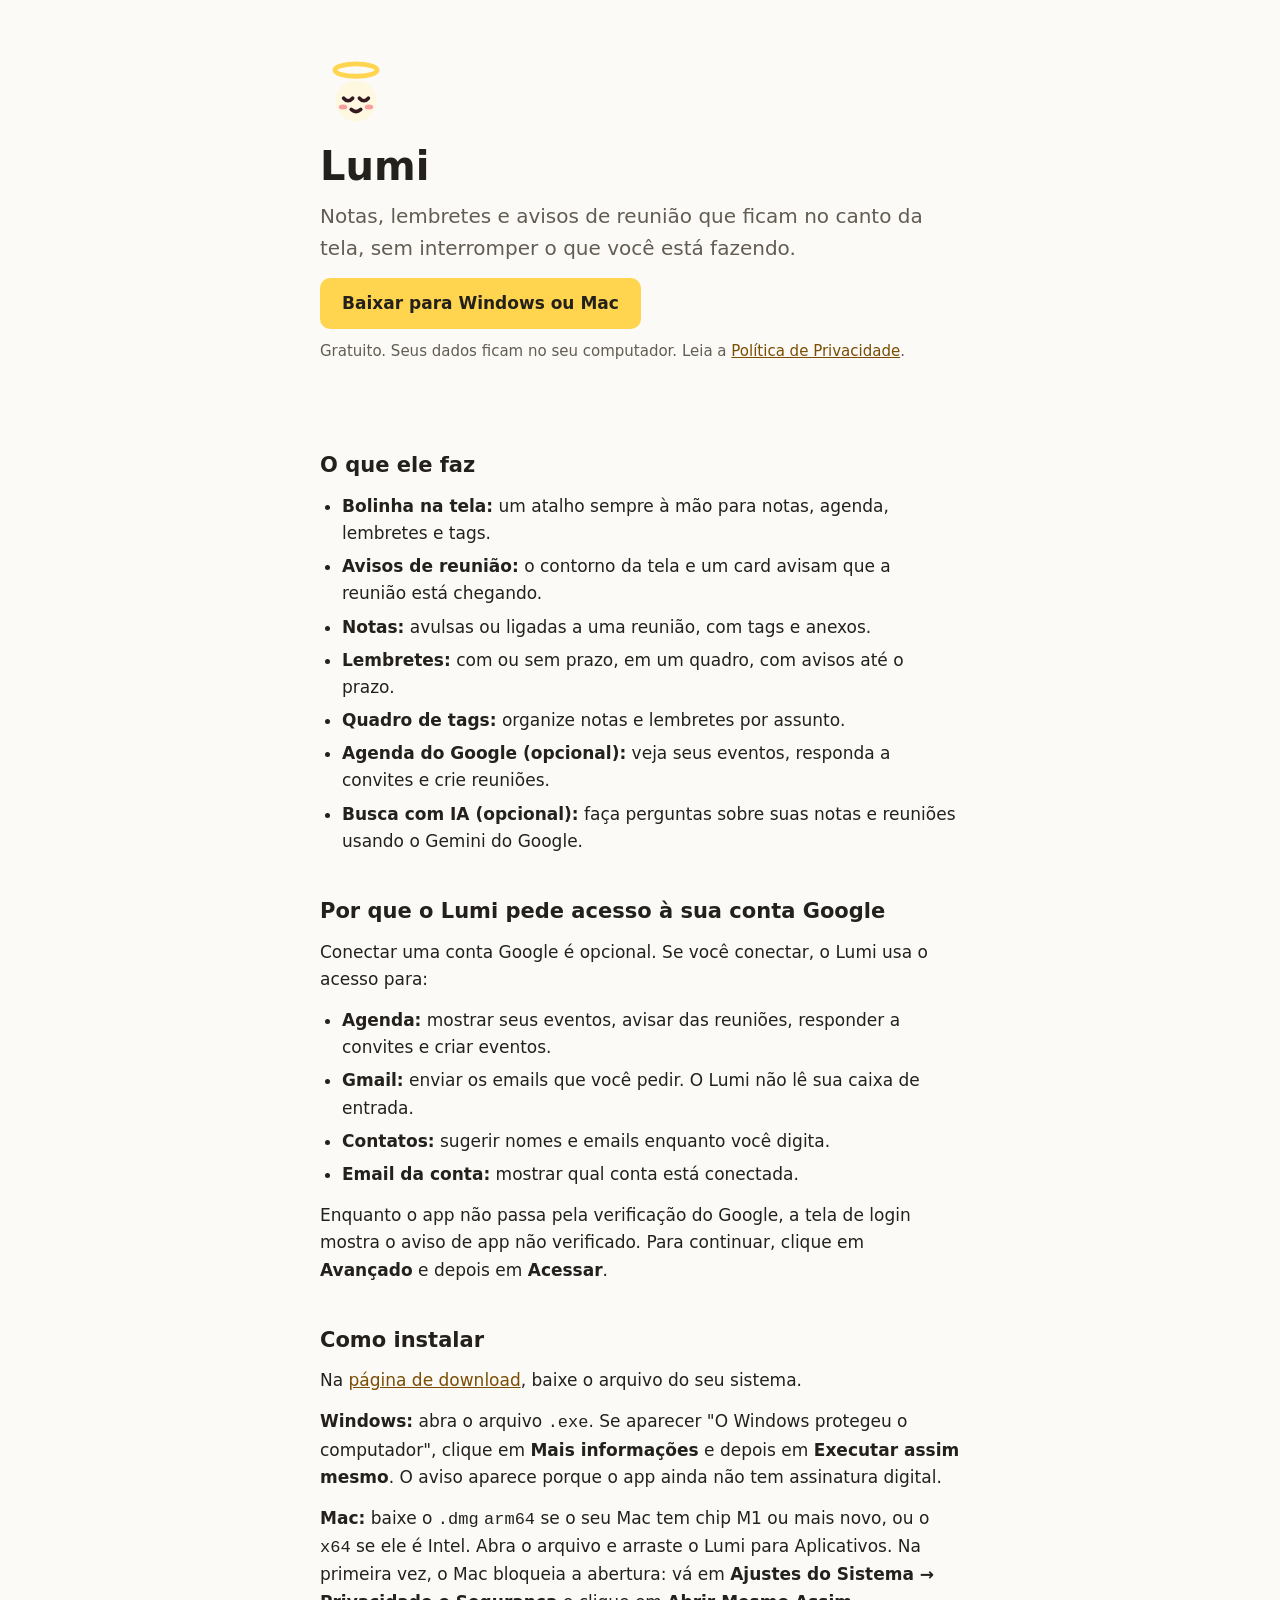
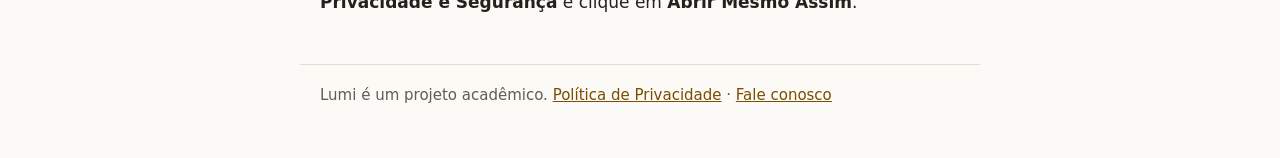
==== index.html @ 47d3ec9c "Página do app e política de privacidade" ====
<!doctype html>
<html lang="pt-BR">
<head>
<meta charset="utf-8">
<meta name="viewport" content="width=device-width, initial-scale=1">
<title>Lumi</title>
<meta name="description" content="Notas, lembretes e avisos de reunião que ficam no canto da tela. Para Windows e Mac, gratuito.">
<style>
  :root { --bg: #fbfaf7; --text: #24211c; --muted: #625c52; --line: #e4dfd5; --accent: #7a4d00; --accent-bg: #ffd54f; --accent-text: #24211c; }
  @media (prefers-color-scheme: dark) {
    :root { --bg: #17161a; --text: #efece6; --muted: #aaa49a; --line: #33313a; --accent: #ffd54f; --accent-bg: #ffd54f; --accent-text: #24211c; }
  }
  * { box-sizing: border-box; }
  body { margin: 0; background: var(--bg); color: var(--text); font: 17px/1.6 -apple-system, BlinkMacSystemFont, "Segoe UI", system-ui, sans-serif; }
  main, footer { max-width: 680px; margin: 0 auto; padding: 0 20px; }
  header.hero { padding: 56px 0 32px; }
  header.hero svg { width: 72px; height: 72px; display: block; margin-bottom: 16px; }
  h1 { font-size: 40px; line-height: 1.1; margin: 0 0 12px; }
  h2 { font-size: 21px; margin: 40px 0 10px; }
  p { margin: 0 0 14px; }
  .lead { font-size: 20px; color: var(--muted); }
  .button { display: inline-block; background: var(--accent-bg); color: var(--accent-text); font-weight: 600; padding: 12px 22px; border-radius: 10px; text-decoration: none; }
  .note { font-size: 15px; color: var(--muted); margin-top: 10px; }
  ul, ol { padding-left: 22px; margin: 0 0 14px; }
  li { margin-bottom: 6px; }
  a { color: var(--accent); }
  footer { border-top: 1px solid var(--line); margin-top: 48px; padding-top: 18px; padding-bottom: 40px; font-size: 15px; color: var(--muted); }
</style>
</head>
<body>
<main>
  <header class="hero">
    <svg viewBox="0 0 512 512" aria-hidden="true">
      <ellipse cx="256" cy="100" rx="150" ry="44" fill="none" stroke="#ffd54f" stroke-width="34"/>
      <circle cx="256" cy="320" r="146" fill="#fff8e1"/>
      <g fill="none" stroke="#331920" stroke-width="26" stroke-linecap="round">
        <path d="M168 300 Q200 336 232 300"/><path d="M280 300 Q312 336 344 300"/><path d="M222 380 Q256 410 290 380"/>
      </g>
      <ellipse cx="164" cy="362" rx="30" ry="18" fill="#f0626f" opacity=".6"/>
      <ellipse cx="348" cy="362" rx="30" ry="18" fill="#f0626f" opacity=".6"/>
    </svg>
    <h1>Lumi</h1>
    <p class="lead">Notas, lembretes e avisos de reunião que ficam no canto da tela, sem interromper o que você está fazendo.</p>
    <a class="button" href="https://github.com/belarodis/Lumi-releases/releases/latest">Baixar para Windows ou Mac</a>
    <p class="note">Gratuito. Seus dados ficam no seu computador. Leia a <a href="privacidade.html">Política de Privacidade</a>.</p>
  </header>

  <h2>O que ele faz</h2>
  <ul>
    <li><strong>Bolinha na tela:</strong> um atalho sempre à mão para notas, agenda, lembretes e tags.</li>
    <li><strong>Avisos de reunião:</strong> o contorno da tela e um card avisam que a reunião está chegando.</li>
    <li><strong>Notas:</strong> avulsas ou ligadas a uma reunião, com tags e anexos.</li>
    <li><strong>Lembretes:</strong> com ou sem prazo, em um quadro, com avisos até o prazo.</li>
    <li><strong>Quadro de tags:</strong> organize notas e lembretes por assunto.</li>
    <li><strong>Agenda do Google (opcional):</strong> veja seus eventos, responda a convites e crie reuniões.</li>
    <li><strong>Busca com IA (opcional):</strong> faça perguntas sobre suas notas e reuniões usando o Gemini do Google.</li>
  </ul>

  <h2>Por que o Lumi pede acesso à sua conta Google</h2>
  <p>Conectar uma conta Google é opcional. Se você conectar, o Lumi usa o acesso para:</p>
  <ul>
    <li><strong>Agenda:</strong> mostrar seus eventos, avisar das reuniões, responder a convites e criar eventos.</li>
    <li><strong>Gmail:</strong> enviar os emails que você pedir. O Lumi não lê sua caixa de entrada.</li>
    <li><strong>Contatos:</strong> sugerir nomes e emails enquanto você digita.</li>
    <li><strong>Email da conta:</strong> mostrar qual conta está conectada.</li>
  </ul>
  <p>Enquanto o app não passa pela verificação do Google, a tela de login mostra o aviso de app não verificado. Para continuar, clique em <strong>Avançado</strong> e depois em <strong>Acessar</strong>.</p>

  <h2>Como instalar</h2>
  <p>Na <a href="https://github.com/belarodis/Lumi-releases/releases/latest">página de download</a>, baixe o arquivo do seu sistema.</p>
  <p><strong>Windows:</strong> abra o arquivo <code>.exe</code>. Se aparecer "O Windows protegeu o computador", clique em <strong>Mais informações</strong> e depois em <strong>Executar assim mesmo</strong>. O aviso aparece porque o app ainda não tem assinatura digital.</p>
  <p><strong>Mac:</strong> baixe o <code>.dmg</code> <code>arm64</code> se o seu Mac tem chip M1 ou mais novo, ou o <code>x64</code> se ele é Intel. Abra o arquivo e arraste o Lumi para Aplicativos. Na primeira vez, o Mac bloqueia a abertura: vá em <strong>Ajustes do Sistema → Privacidade e Segurança</strong> e clique em <strong>Abrir Mesmo Assim</strong>.</p>
</main>
<footer>
  <p>Lumi é um projeto acadêmico. <a href="privacidade.html">Política de Privacidade</a> · <a href="https://github.com/belarodis/Lumi-releases/issues">Fale conosco</a></p>
</footer>
</body>
</html>
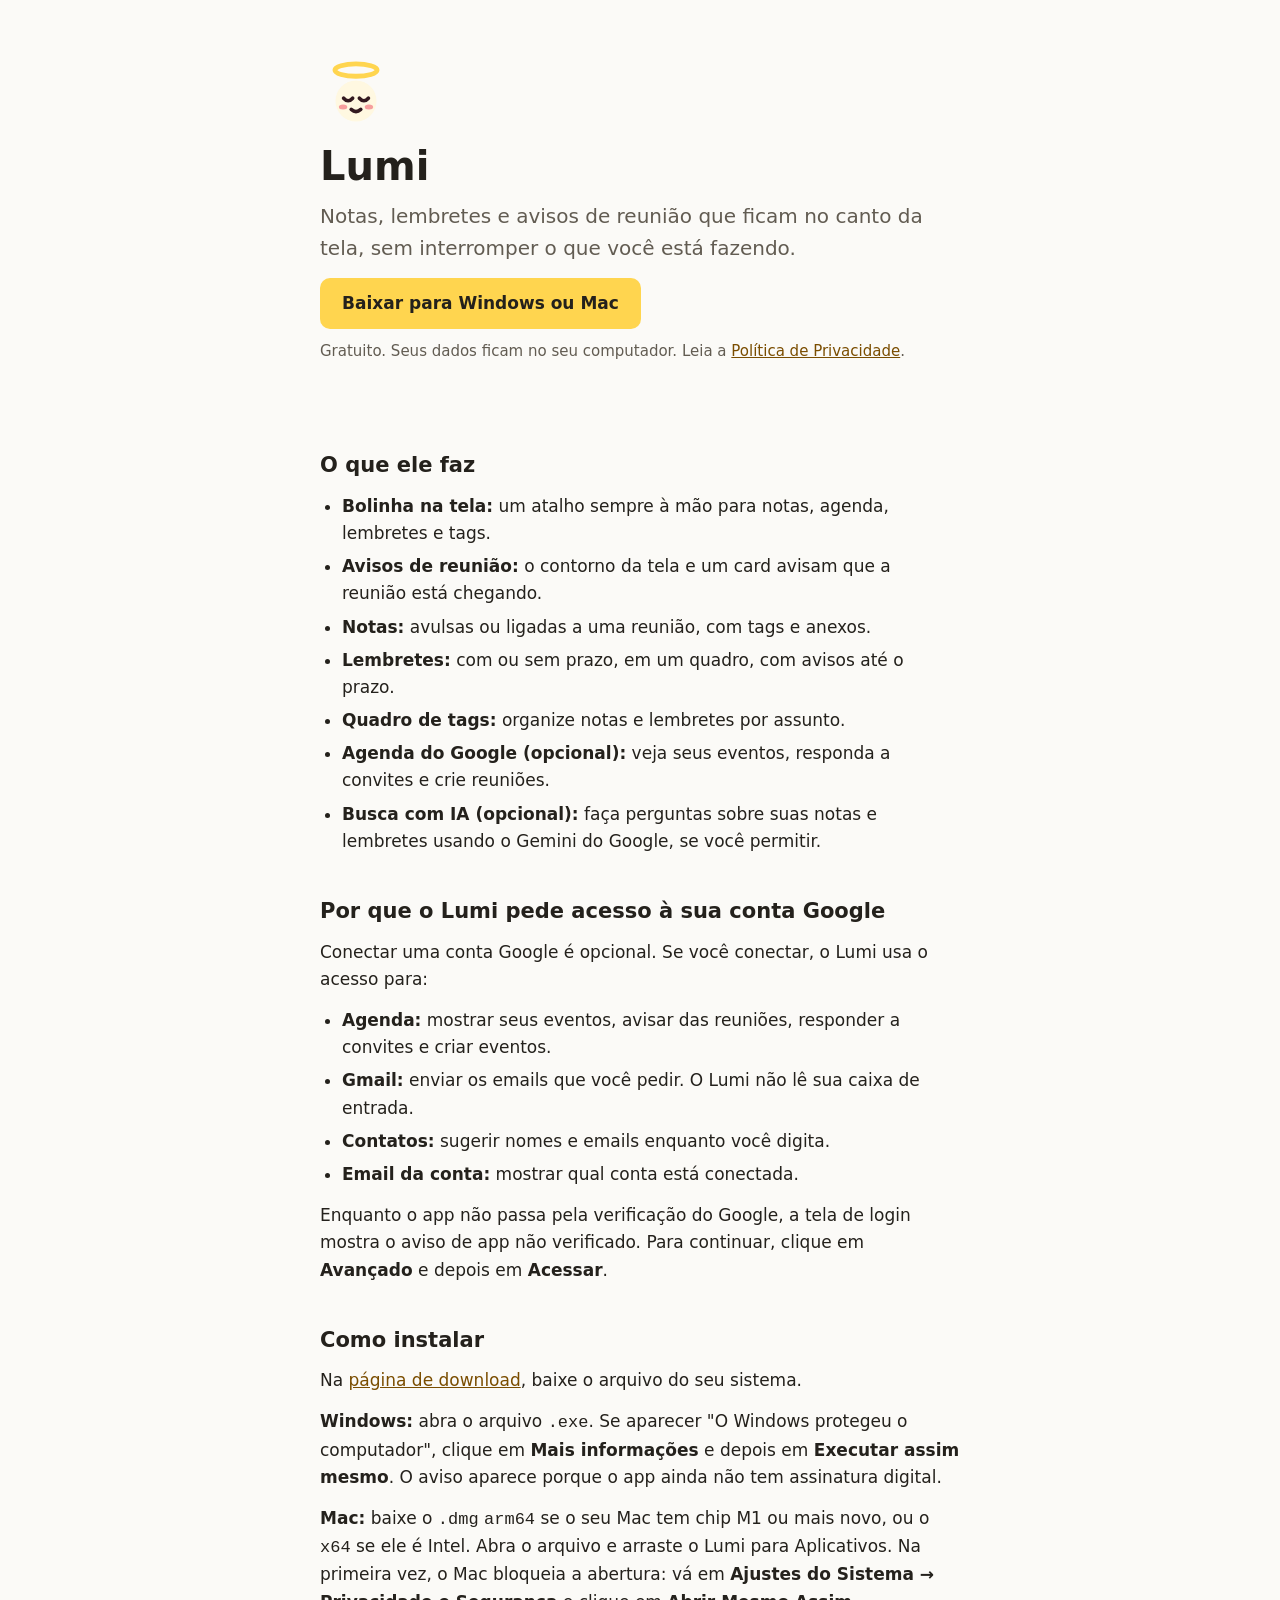
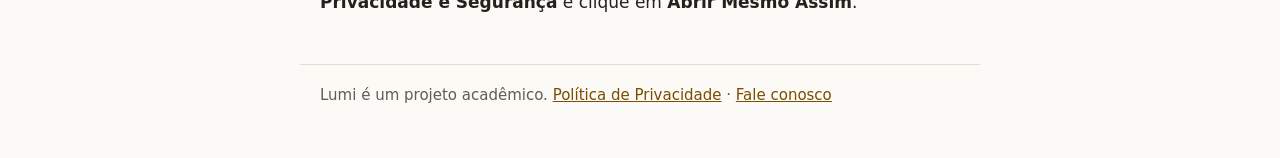
==== commit a8a2dead: "Política: permissão antes de enviar à IA; agenda fora da IA" ====
--- a/index.html
+++ b/index.html
@@ -41,7 +41,7 @@
     </svg>
     <h1>Lumi</h1>
     <p class="lead">Notas, lembretes e avisos de reunião que ficam no canto da tela, sem interromper o que você está fazendo.</p>
-    <a class="button" href="https://github.com/belarodis/Lumi-releases/releases/latest">Baixar para Windows ou Mac</a>
+    <a class="button" href="https://github.com/belarodis/Lumi-Releases/releases/latest">Baixar para Windows ou Mac</a>
     <p class="note">Gratuito. Seus dados ficam no seu computador. Leia a <a href="privacidade.html">Política de Privacidade</a>.</p>
   </header>
 
@@ -53,7 +53,7 @@
     <li><strong>Lembretes:</strong> com ou sem prazo, em um quadro, com avisos até o prazo.</li>
     <li><strong>Quadro de tags:</strong> organize notas e lembretes por assunto.</li>
     <li><strong>Agenda do Google (opcional):</strong> veja seus eventos, responda a convites e crie reuniões.</li>
-    <li><strong>Busca com IA (opcional):</strong> faça perguntas sobre suas notas e reuniões usando o Gemini do Google.</li>
+    <li><strong>Busca com IA (opcional):</strong> faça perguntas sobre suas notas e lembretes usando o Gemini do Google, se você permitir.</li>
   </ul>
 
   <h2>Por que o Lumi pede acesso à sua conta Google</h2>
@@ -67,12 +67,12 @@
   <p>Enquanto o app não passa pela verificação do Google, a tela de login mostra o aviso de app não verificado. Para continuar, clique em <strong>Avançado</strong> e depois em <strong>Acessar</strong>.</p>
 
   <h2>Como instalar</h2>
-  <p>Na <a href="https://github.com/belarodis/Lumi-releases/releases/latest">página de download</a>, baixe o arquivo do seu sistema.</p>
+  <p>Na <a href="https://github.com/belarodis/Lumi-Releases/releases/latest">página de download</a>, baixe o arquivo do seu sistema.</p>
   <p><strong>Windows:</strong> abra o arquivo <code>.exe</code>. Se aparecer "O Windows protegeu o computador", clique em <strong>Mais informações</strong> e depois em <strong>Executar assim mesmo</strong>. O aviso aparece porque o app ainda não tem assinatura digital.</p>
   <p><strong>Mac:</strong> baixe o <code>.dmg</code> <code>arm64</code> se o seu Mac tem chip M1 ou mais novo, ou o <code>x64</code> se ele é Intel. Abra o arquivo e arraste o Lumi para Aplicativos. Na primeira vez, o Mac bloqueia a abertura: vá em <strong>Ajustes do Sistema → Privacidade e Segurança</strong> e clique em <strong>Abrir Mesmo Assim</strong>.</p>
 </main>
 <footer>
-  <p>Lumi é um projeto acadêmico. <a href="privacidade.html">Política de Privacidade</a> · <a href="https://github.com/belarodis/Lumi-releases/issues">Fale conosco</a></p>
+  <p>Lumi é um projeto acadêmico. <a href="privacidade.html">Política de Privacidade</a> · <a href="https://github.com/belarodis/Lumi-Releases/issues">Fale conosco</a></p>
 </footer>
 </body>
 </html>
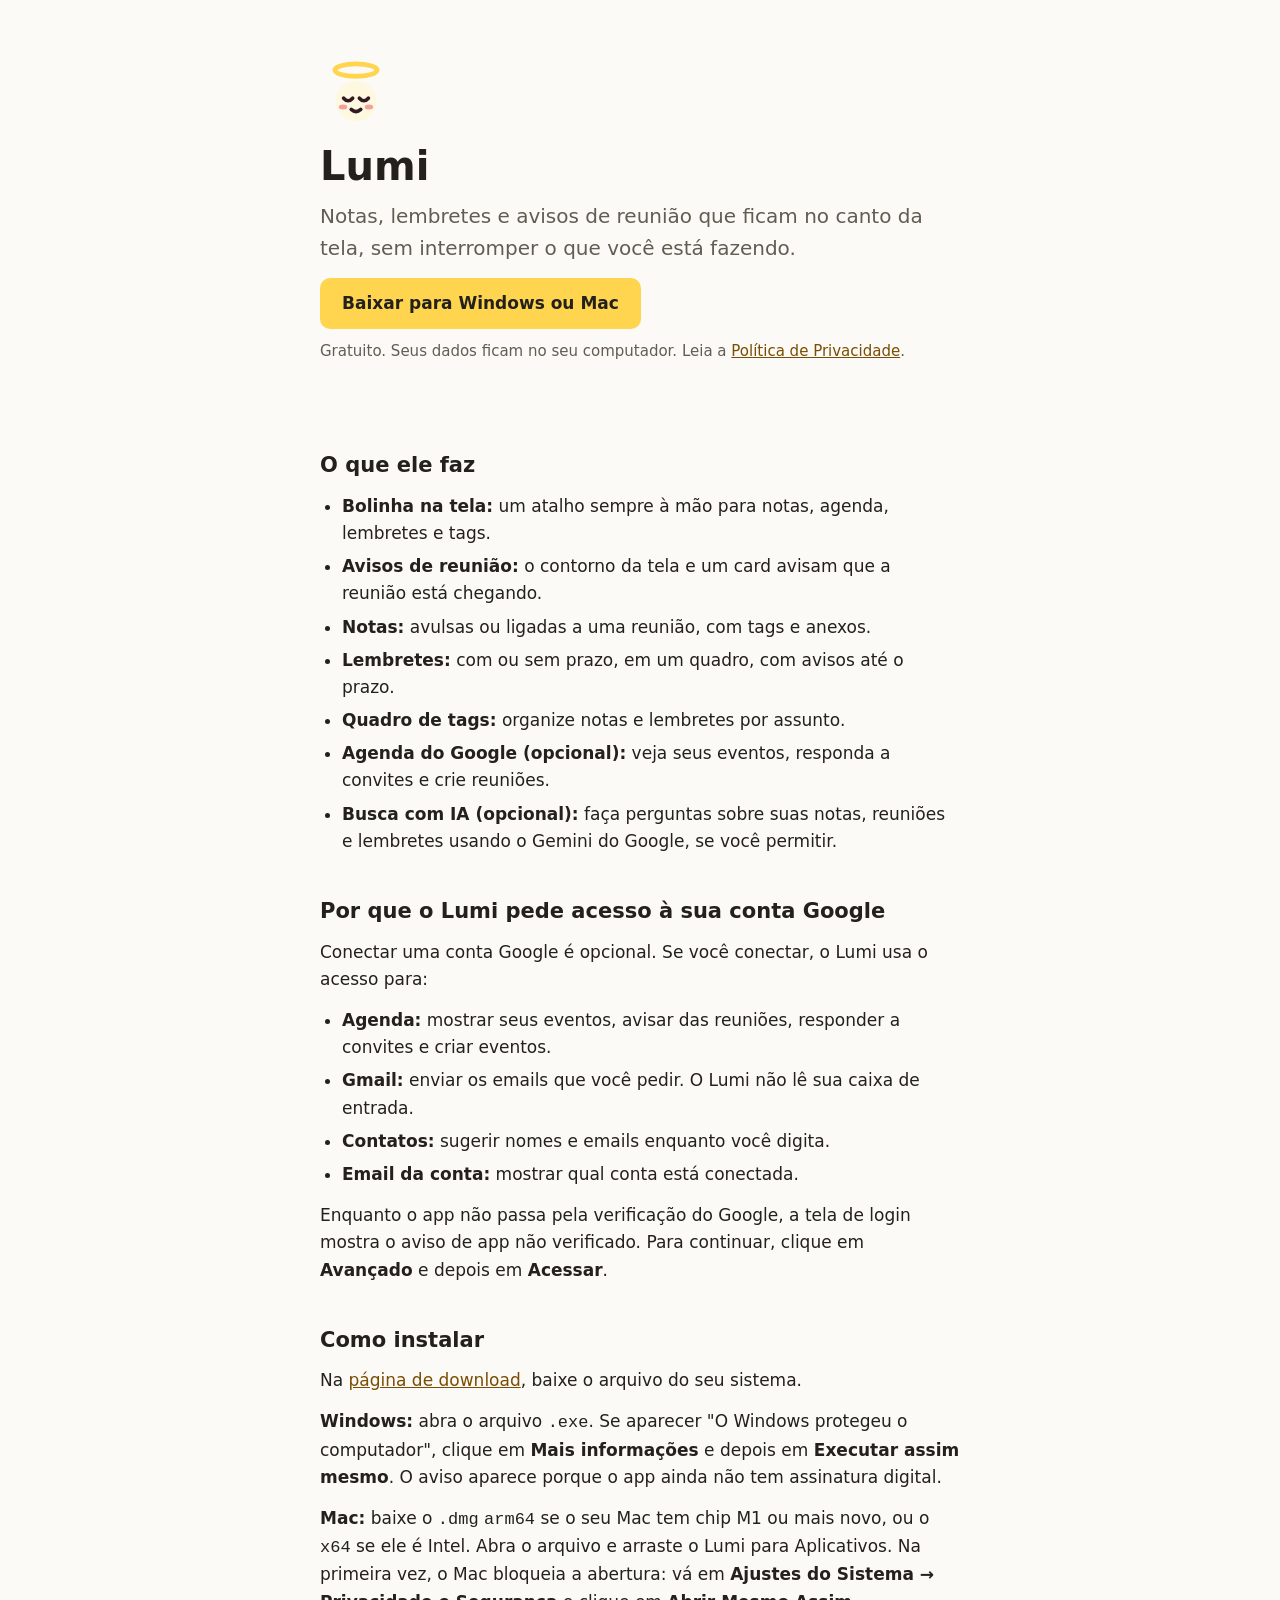
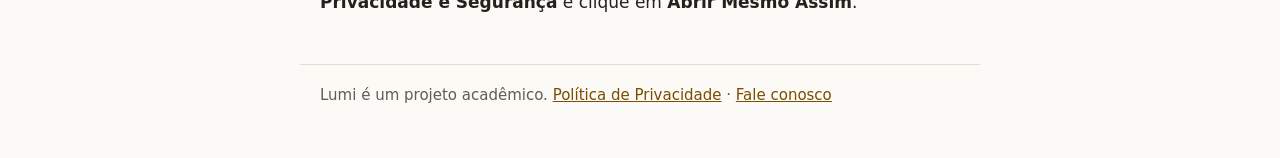
==== commit daa701ae: "Política: ao aceitar, reuniões, notas e lembretes vão à IA" ====
--- a/index.html
+++ b/index.html
@@ -53,7 +53,7 @@
     <li><strong>Lembretes:</strong> com ou sem prazo, em um quadro, com avisos até o prazo.</li>
     <li><strong>Quadro de tags:</strong> organize notas e lembretes por assunto.</li>
     <li><strong>Agenda do Google (opcional):</strong> veja seus eventos, responda a convites e crie reuniões.</li>
-    <li><strong>Busca com IA (opcional):</strong> faça perguntas sobre suas notas e lembretes usando o Gemini do Google, se você permitir.</li>
+    <li><strong>Busca com IA (opcional):</strong> faça perguntas sobre suas notas, reuniões e lembretes usando o Gemini do Google, se você permitir.</li>
   </ul>
 
   <h2>Por que o Lumi pede acesso à sua conta Google</h2>
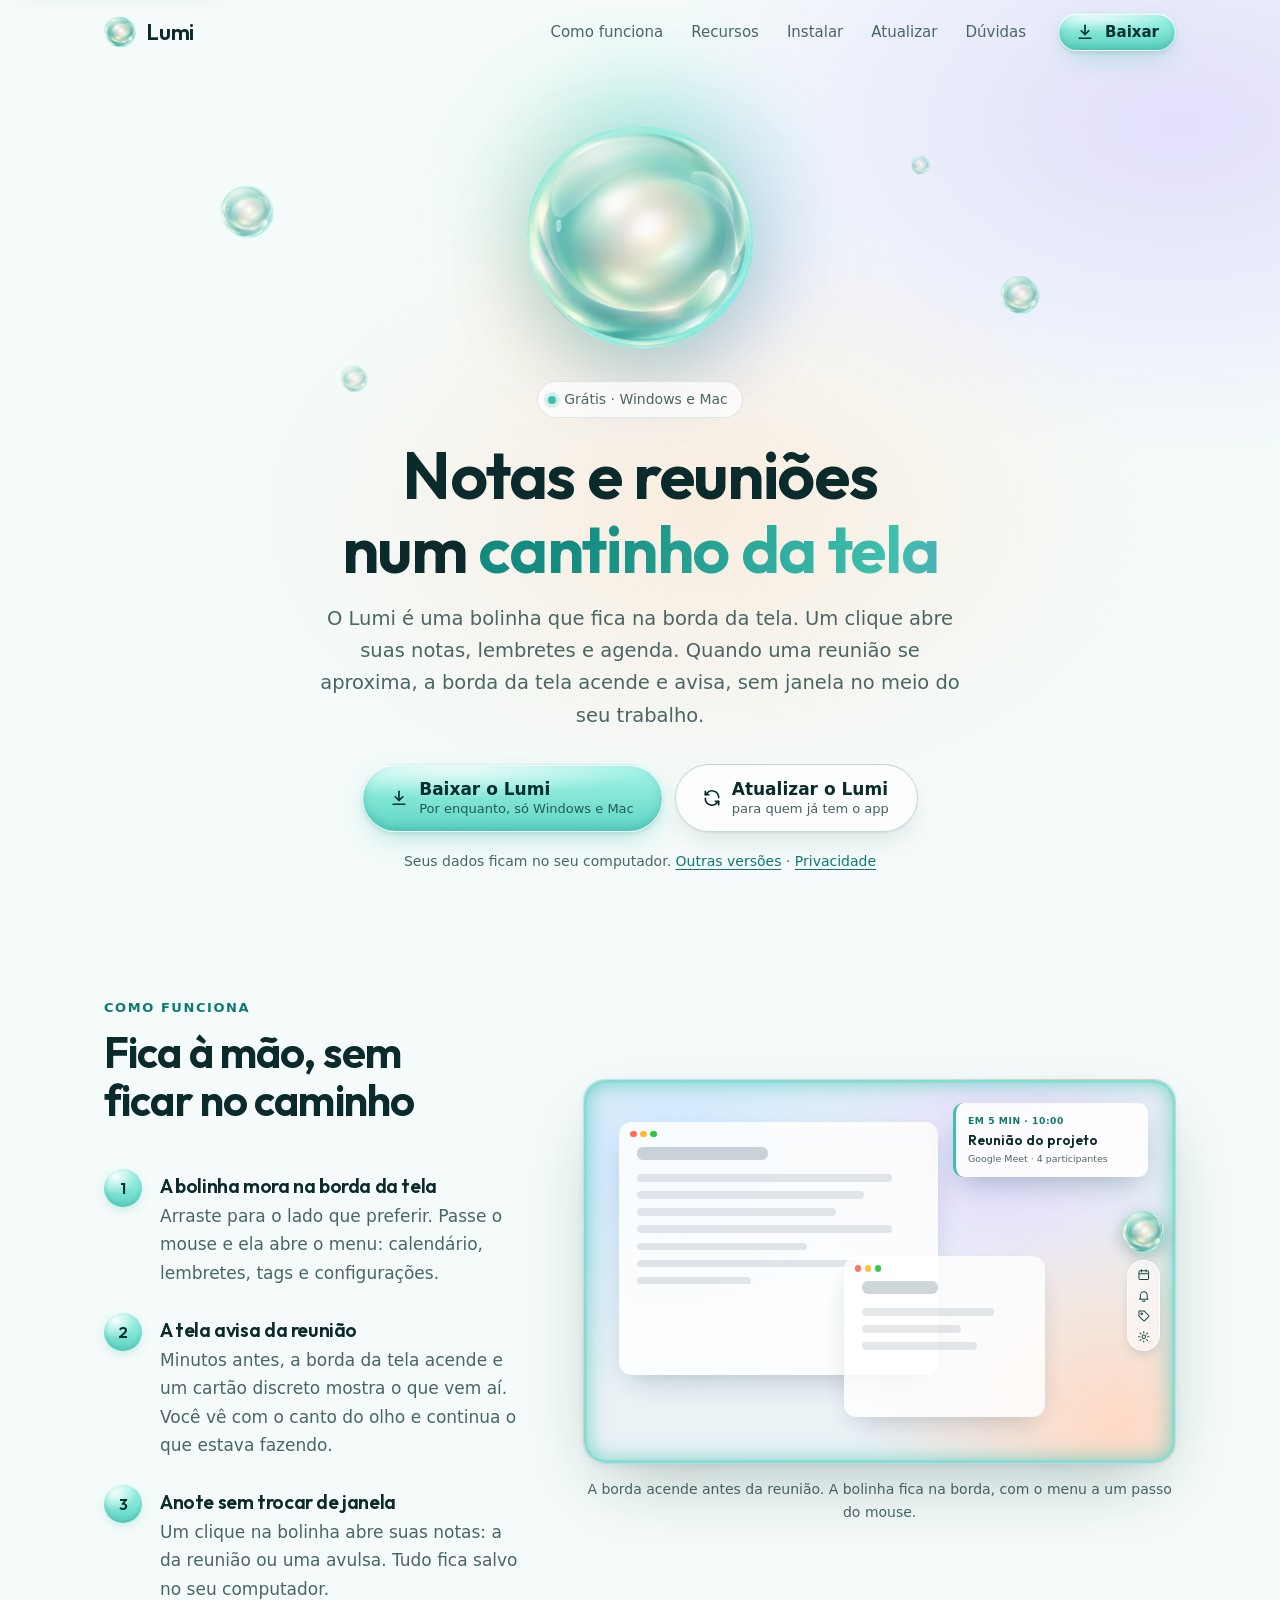
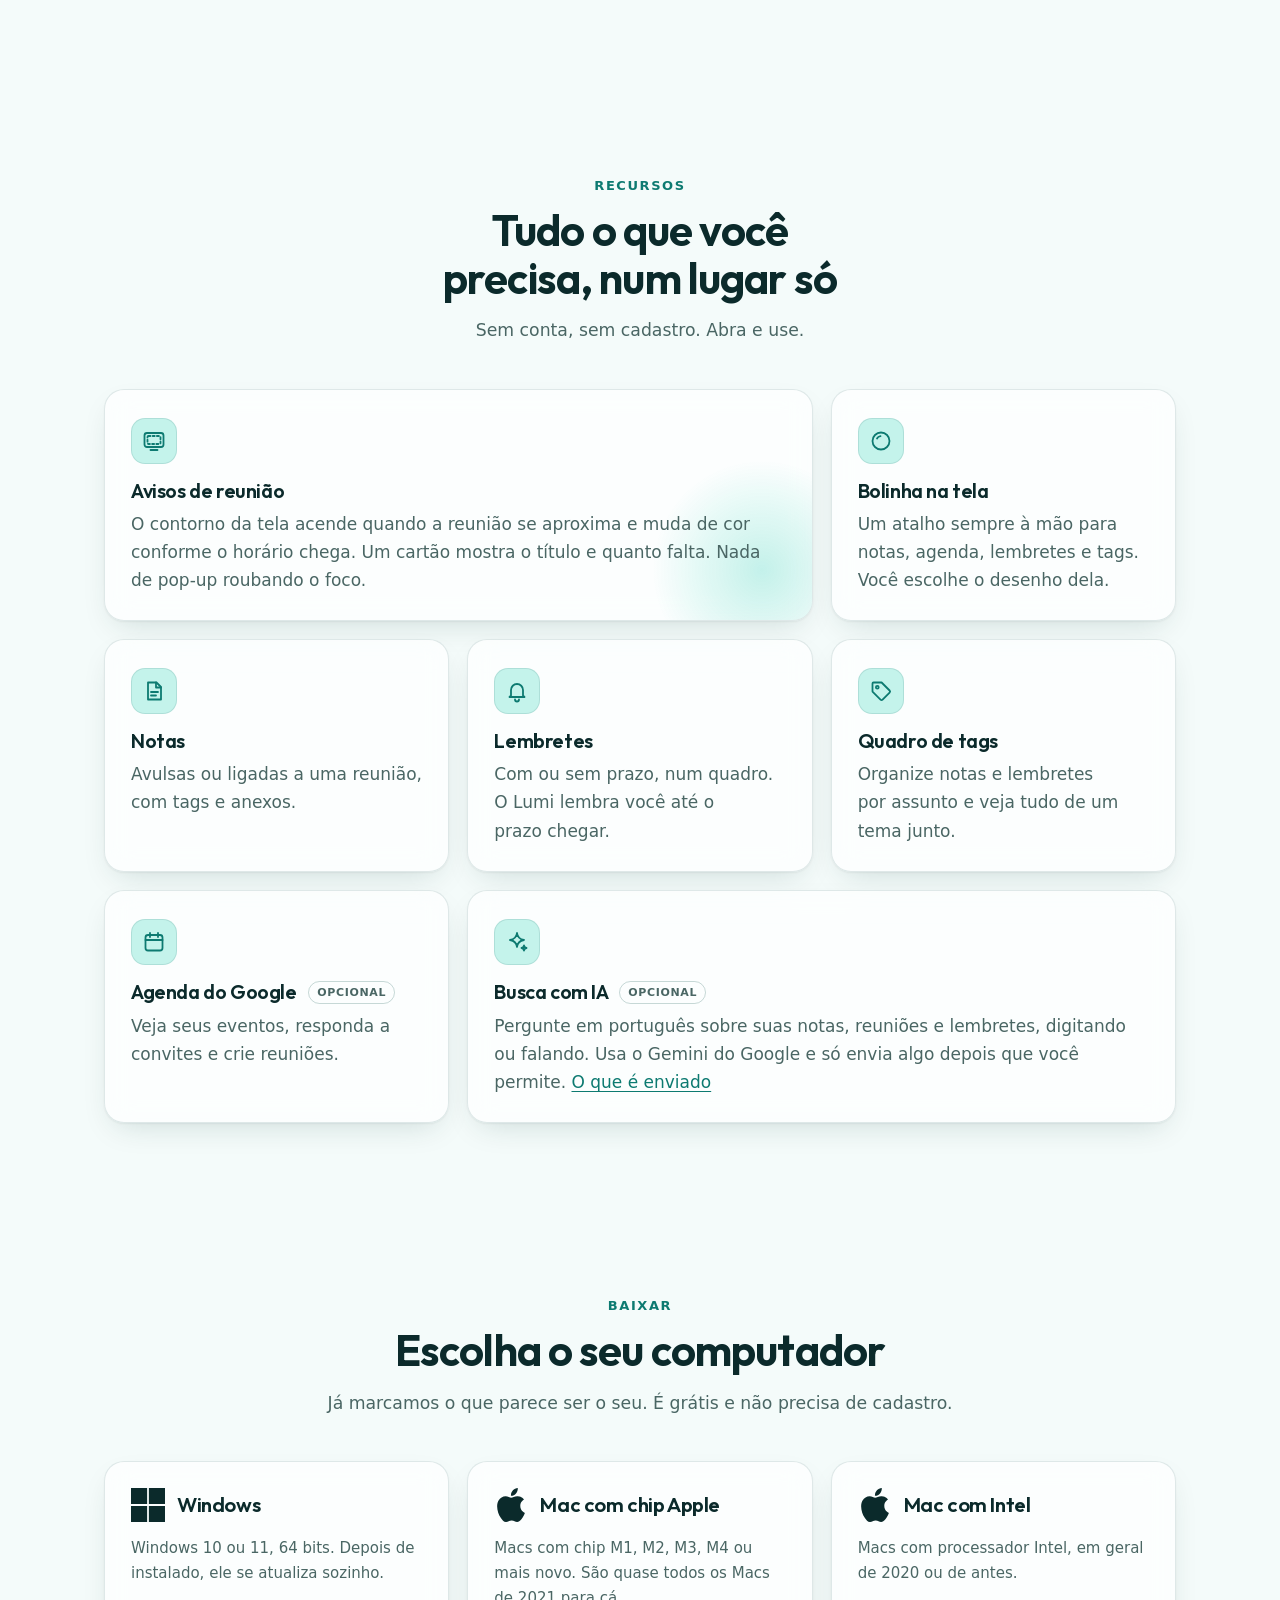
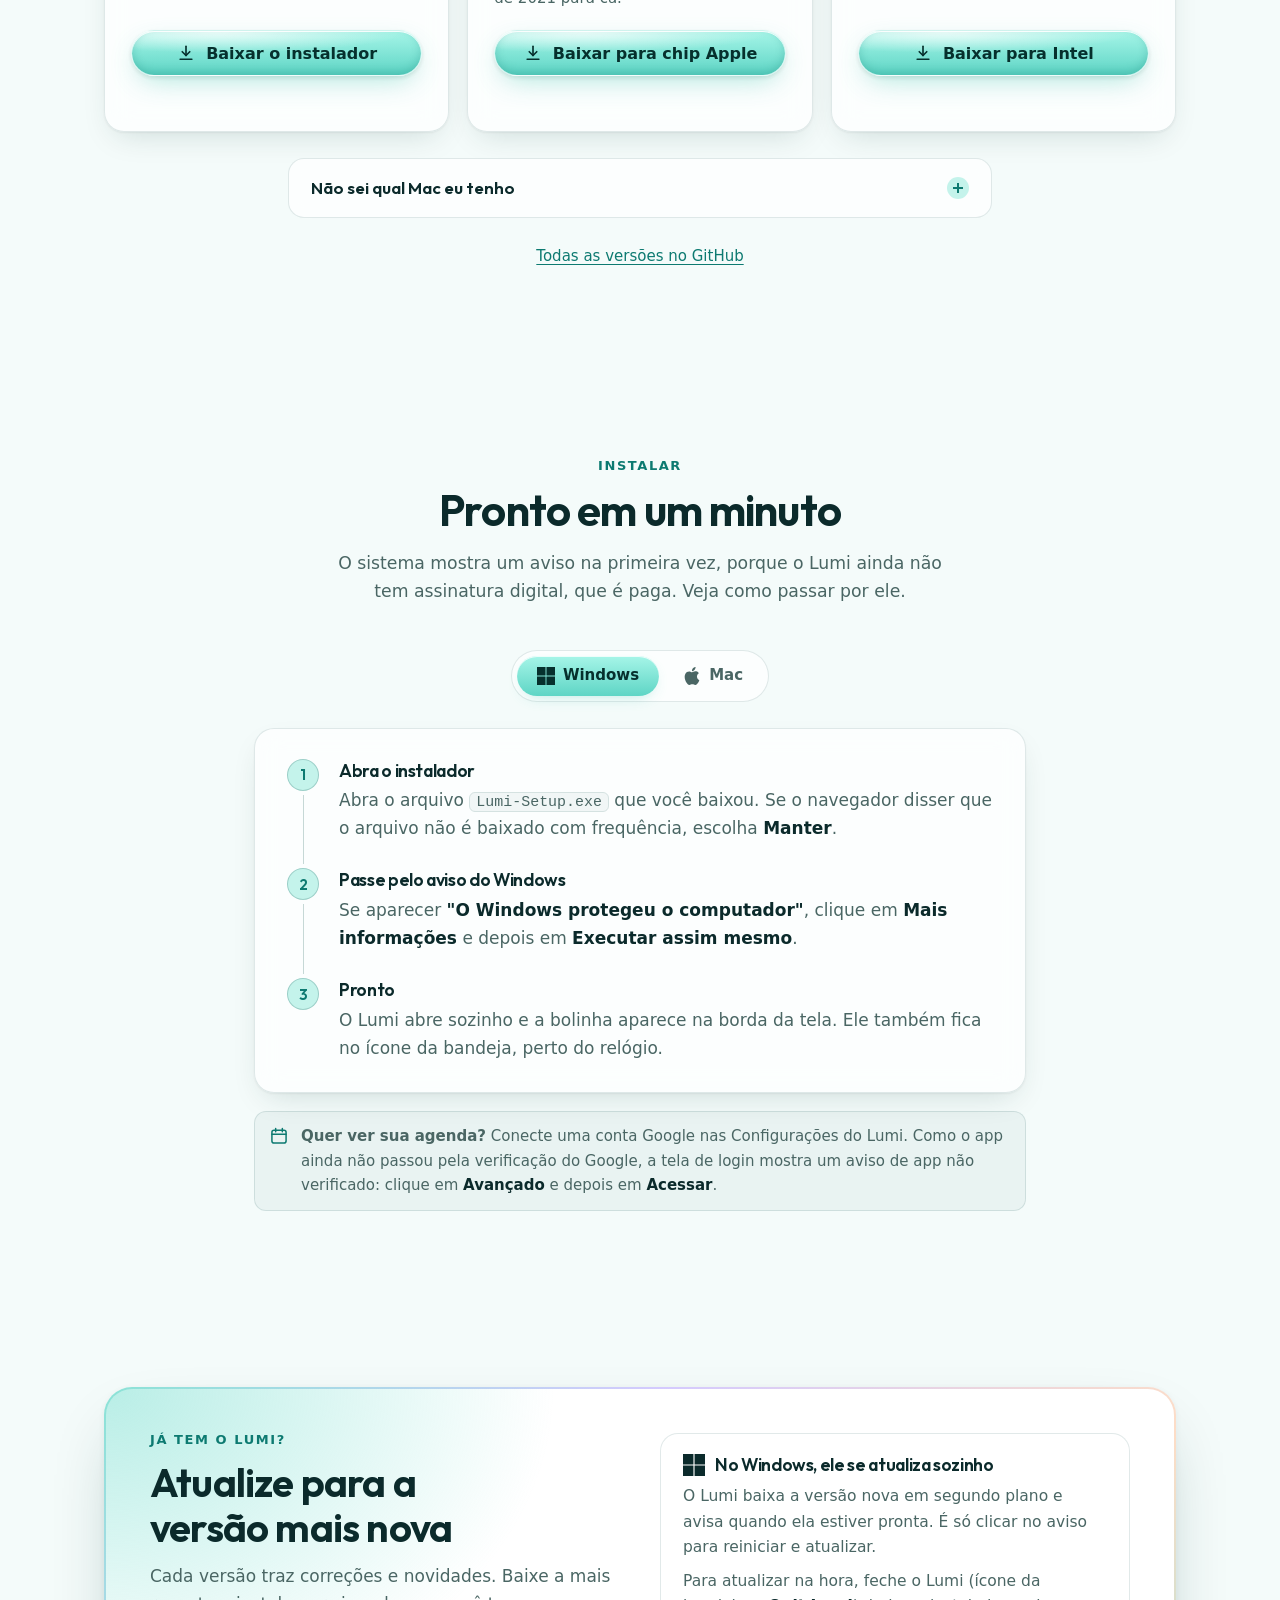
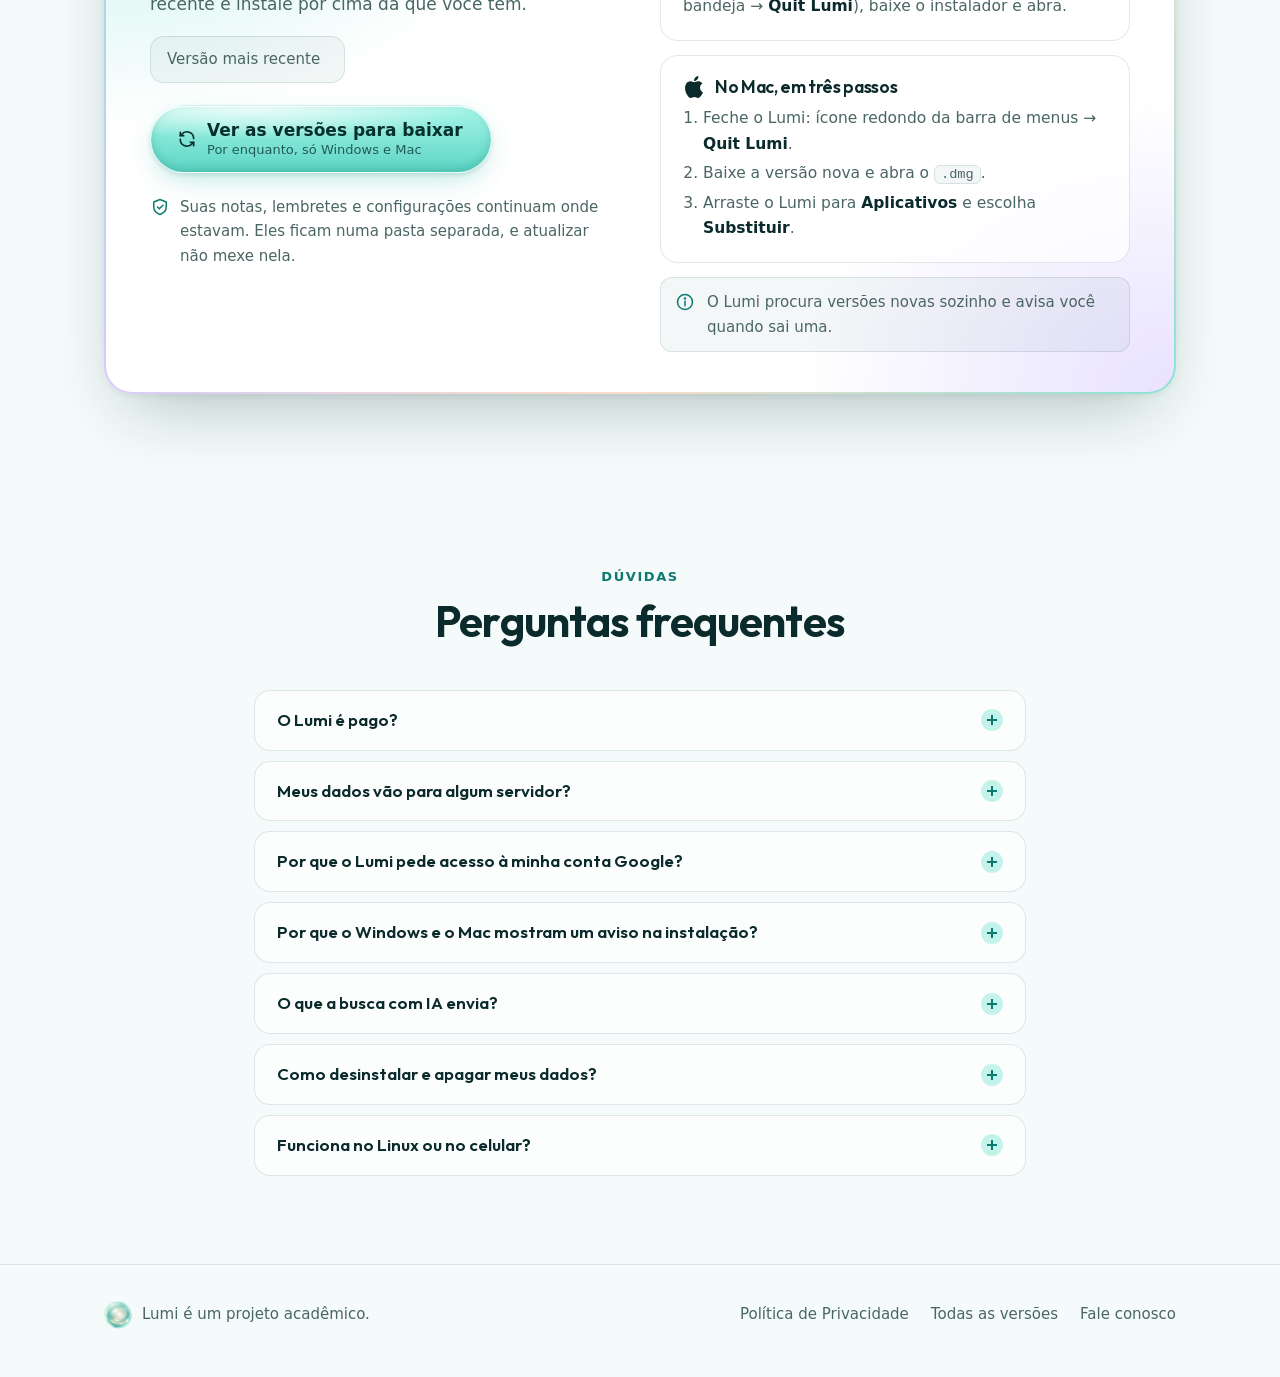
==== commit 5c21dff7: "Página nova: visual da bolha, download certo para cada sistema e seção para atualizar" ====
--- a/index.html
+++ b/index.html
@@ -3,76 +3,696 @@
 <head>
 <meta charset="utf-8">
 <meta name="viewport" content="width=device-width, initial-scale=1">
-<title>Lumi</title>
-<meta name="description" content="Notas, lembretes e avisos de reunião que ficam no canto da tela. Para Windows e Mac, gratuito.">
-<style>
-  :root { --bg: #fbfaf7; --text: #24211c; --muted: #625c52; --line: #e4dfd5; --accent: #7a4d00; --accent-bg: #ffd54f; --accent-text: #24211c; }
-  @media (prefers-color-scheme: dark) {
-    :root { --bg: #17161a; --text: #efece6; --muted: #aaa49a; --line: #33313a; --accent: #ffd54f; --accent-bg: #ffd54f; --accent-text: #24211c; }
-  }
-  * { box-sizing: border-box; }
-  body { margin: 0; background: var(--bg); color: var(--text); font: 17px/1.6 -apple-system, BlinkMacSystemFont, "Segoe UI", system-ui, sans-serif; }
-  main, footer { max-width: 680px; margin: 0 auto; padding: 0 20px; }
-  header.hero { padding: 56px 0 32px; }
-  header.hero svg { width: 72px; height: 72px; display: block; margin-bottom: 16px; }
-  h1 { font-size: 40px; line-height: 1.1; margin: 0 0 12px; }
-  h2 { font-size: 21px; margin: 40px 0 10px; }
-  p { margin: 0 0 14px; }
-  .lead { font-size: 20px; color: var(--muted); }
-  .button { display: inline-block; background: var(--accent-bg); color: var(--accent-text); font-weight: 600; padding: 12px 22px; border-radius: 10px; text-decoration: none; }
-  .note { font-size: 15px; color: var(--muted); margin-top: 10px; }
-  ul, ol { padding-left: 22px; margin: 0 0 14px; }
-  li { margin-bottom: 6px; }
-  a { color: var(--accent); }
-  footer { border-top: 1px solid var(--line); margin-top: 48px; padding-top: 18px; padding-bottom: 40px; font-size: 15px; color: var(--muted); }
-</style>
+<title>Lumi · notas e avisos de reunião no canto da tela</title>
+<meta name="description" content="Notas, lembretes e avisos de reunião que ficam no canto da tela, sem interromper o que você está fazendo. Para Windows e Mac, gratuito.">
+<meta name="theme-color" content="#f4fbfa" media="(prefers-color-scheme: light)">
+<meta name="theme-color" content="#051316" media="(prefers-color-scheme: dark)">
+<meta property="og:type" content="website">
+<meta property="og:locale" content="pt_BR">
+<meta property="og:title" content="Lumi · notas e avisos de reunião no canto da tela">
+<meta property="og:description" content="Uma bolinha na borda da tela para suas notas, lembretes e agenda. Grátis para Windows e Mac.">
+<meta property="og:url" content="https://belarodis.github.io/Lumi-Releases/">
+<meta property="og:image" content="https://belarodis.github.io/Lumi-Releases/assets/og.jpg">
+<meta name="twitter:card" content="summary_large_image">
+<link rel="icon" type="image/png" sizes="32x32" href="assets/favicon-32.png">
+<link rel="icon" type="image/png" sizes="64x64" href="assets/favicon-64.png">
+<link rel="preload" href="assets/fonts/outfit-latin.woff2" as="font" type="font/woff2" crossorigin>
+<link rel="preload" href="assets/lumi-bubble.webp" as="image">
+<link rel="stylesheet" href="assets/style.css">
 </head>
 <body>
-<main>
-  <header class="hero">
-    <svg viewBox="0 0 512 512" aria-hidden="true">
-      <ellipse cx="256" cy="100" rx="150" ry="44" fill="none" stroke="#ffd54f" stroke-width="34"/>
-      <circle cx="256" cy="320" r="146" fill="#fff8e1"/>
-      <g fill="none" stroke="#331920" stroke-width="26" stroke-linecap="round">
-        <path d="M168 300 Q200 336 232 300"/><path d="M280 300 Q312 336 344 300"/><path d="M222 380 Q256 410 290 380"/>
-      </g>
-      <ellipse cx="164" cy="362" rx="30" ry="18" fill="#f0626f" opacity=".6"/>
-      <ellipse cx="348" cy="362" rx="30" ry="18" fill="#f0626f" opacity=".6"/>
-    </svg>
-    <h1>Lumi</h1>
-    <p class="lead">Notas, lembretes e avisos de reunião que ficam no canto da tela, sem interromper o que você está fazendo.</p>
-    <a class="button" href="https://github.com/belarodis/Lumi-Releases/releases/latest">Baixar para Windows ou Mac</a>
-    <p class="note">Gratuito. Seus dados ficam no seu computador. Leia a <a href="privacidade.html">Política de Privacidade</a>.</p>
-  </header>
-
-  <h2>O que ele faz</h2>
-  <ul>
-    <li><strong>Bolinha na tela:</strong> um atalho sempre à mão para notas, agenda, lembretes e tags.</li>
-    <li><strong>Avisos de reunião:</strong> o contorno da tela e um card avisam que a reunião está chegando.</li>
-    <li><strong>Notas:</strong> avulsas ou ligadas a uma reunião, com tags e anexos.</li>
-    <li><strong>Lembretes:</strong> com ou sem prazo, em um quadro, com avisos até o prazo.</li>
-    <li><strong>Quadro de tags:</strong> organize notas e lembretes por assunto.</li>
-    <li><strong>Agenda do Google (opcional):</strong> veja seus eventos, responda a convites e crie reuniões.</li>
-    <li><strong>Busca com IA (opcional):</strong> faça perguntas sobre suas notas, reuniões e lembretes usando o Gemini do Google, se você permitir.</li>
-  </ul>
-
-  <h2>Por que o Lumi pede acesso à sua conta Google</h2>
-  <p>Conectar uma conta Google é opcional. Se você conectar, o Lumi usa o acesso para:</p>
-  <ul>
-    <li><strong>Agenda:</strong> mostrar seus eventos, avisar das reuniões, responder a convites e criar eventos.</li>
-    <li><strong>Gmail:</strong> enviar os emails que você pedir. O Lumi não lê sua caixa de entrada.</li>
-    <li><strong>Contatos:</strong> sugerir nomes e emails enquanto você digita.</li>
-    <li><strong>Email da conta:</strong> mostrar qual conta está conectada.</li>
-  </ul>
-  <p>Enquanto o app não passa pela verificação do Google, a tela de login mostra o aviso de app não verificado. Para continuar, clique em <strong>Avançado</strong> e depois em <strong>Acessar</strong>.</p>
-
-  <h2>Como instalar</h2>
-  <p>Na <a href="https://github.com/belarodis/Lumi-Releases/releases/latest">página de download</a>, baixe o arquivo do seu sistema.</p>
-  <p><strong>Windows:</strong> abra o arquivo <code>.exe</code>. Se aparecer "O Windows protegeu o computador", clique em <strong>Mais informações</strong> e depois em <strong>Executar assim mesmo</strong>. O aviso aparece porque o app ainda não tem assinatura digital.</p>
-  <p><strong>Mac:</strong> baixe o <code>.dmg</code> <code>arm64</code> se o seu Mac tem chip M1 ou mais novo, ou o <code>x64</code> se ele é Intel. Abra o arquivo e arraste o Lumi para Aplicativos. Na primeira vez, o Mac bloqueia a abertura: vá em <strong>Ajustes do Sistema → Privacidade e Segurança</strong> e clique em <strong>Abrir Mesmo Assim</strong>.</p>
+<a class="skip" href="#conteudo">Pular para o conteúdo</a>
+
+<!-- Ícones usados na página -->
+<svg width="0" height="0" style="position:absolute" aria-hidden="true">
+  <defs>
+    <symbol id="i-download" viewBox="0 0 24 24" fill="none" stroke="currentColor" stroke-width="2" stroke-linecap="round" stroke-linejoin="round"><path d="M12 4v11"/><path d="m7.5 10.5 4.5 4.5 4.5-4.5"/><path d="M5 19.5h14"/></symbol>
+    <symbol id="i-refresh" viewBox="0 0 24 24" fill="none" stroke="currentColor" stroke-width="2" stroke-linecap="round" stroke-linejoin="round"><path d="M20 11.5A8 8 0 0 0 5.6 6.6L4 8"/><path d="M4 4v4h4"/><path d="M4 12.5a8 8 0 0 0 14.4 4.9L20 16"/><path d="M20 20v-4h-4"/></symbol>
+    <symbol id="i-windows" viewBox="0 0 24 24" fill="currentColor"><path d="M0 0h11.377v11.372H0Zm12.623 0H24v11.372H12.623ZM0 12.623h11.377V24H0Zm12.623 0H24V24H12.623"/></symbol>
+    <symbol id="i-apple" viewBox="0 0 24 24" fill="currentColor"><path d="M12.152 6.896c-.948 0-2.415-1.078-3.96-1.04-2.04.027-3.91 1.183-4.961 3.014-2.117 3.675-.546 9.103 1.519 12.09 1.013 1.454 2.208 3.09 3.792 3.039 1.52-.065 2.09-.987 3.935-.987 1.831 0 2.35.987 3.96.948 1.637-.026 2.676-1.48 3.676-2.948 1.156-1.688 1.636-3.325 1.662-3.415-.039-.013-3.182-1.221-3.22-4.857-.026-3.04 2.48-4.494 2.597-4.559-1.429-2.09-3.623-2.324-4.39-2.376-2-.156-3.675 1.09-4.61 1.09zM15.53 3.83c.843-1.012 1.4-2.427 1.245-3.83-1.207.052-2.662.805-3.532 1.818-.78.896-1.454 2.338-1.273 3.714 1.338.104 2.715-.688 3.559-1.701"/></symbol>
+    <symbol id="i-bubble" viewBox="0 0 24 24" fill="none" stroke="currentColor" stroke-width="1.8" stroke-linecap="round"><circle cx="12" cy="12" r="8.5"/><path d="M8 9.5a4.5 4.5 0 0 1 3.5-2.4"/></symbol>
+    <symbol id="i-border" viewBox="0 0 24 24" fill="none" stroke="currentColor" stroke-width="1.8" stroke-linecap="round" stroke-linejoin="round"><rect x="2.5" y="4" width="19" height="14" rx="2.5"/><rect x="5.5" y="7" width="13" height="8" rx="1" stroke-dasharray="2 2.2"/><path d="M8.5 21h7"/></symbol>
+    <symbol id="i-note" viewBox="0 0 24 24" fill="none" stroke="currentColor" stroke-width="1.8" stroke-linecap="round" stroke-linejoin="round"><path d="M6 3.5h8.5L19 8v12.5H6z"/><path d="M14 3.5V8.5h5"/><path d="M9 13h7M9 16.5h5"/></symbol>
+    <symbol id="i-bell" viewBox="0 0 24 24" fill="none" stroke="currentColor" stroke-width="1.8" stroke-linecap="round" stroke-linejoin="round"><path d="M6 16.5V11a6 6 0 0 1 12 0v5.5l1.5 1.5h-15z"/><path d="M10 20.5a2 2 0 0 0 4 0"/></symbol>
+    <symbol id="i-tag" viewBox="0 0 24 24" fill="none" stroke="currentColor" stroke-width="1.8" stroke-linecap="round" stroke-linejoin="round"><path d="M3.5 12.6V4.5a1 1 0 0 1 1-1h8.1l8 8a1.5 1.5 0 0 1 0 2.1l-7 7a1.5 1.5 0 0 1-2.1 0z"/><circle cx="8.3" cy="8.3" r="1.4"/></symbol>
+    <symbol id="i-calendar" viewBox="0 0 24 24" fill="none" stroke="currentColor" stroke-width="1.8" stroke-linecap="round" stroke-linejoin="round"><rect x="3.5" y="5" width="17" height="15.5" rx="2.5"/><path d="M3.5 10h17M8 3v4M16 3v4"/></symbol>
+    <symbol id="i-gear" viewBox="0 0 24 24" fill="none" stroke="currentColor" stroke-width="1.8" stroke-linecap="round" stroke-linejoin="round"><circle cx="12" cy="12" r="3"/><path d="M12 2.8v2.4M12 18.8v2.4M2.8 12h2.4M18.8 12h2.4M5.5 5.5l1.7 1.7M16.8 16.8l1.7 1.7M5.5 18.5l1.7-1.7M16.8 7.2l1.7-1.7"/></symbol>
+    <symbol id="i-sparkle" viewBox="0 0 24 24" fill="none" stroke="currentColor" stroke-width="1.8" stroke-linejoin="round"><path d="M12 3c.6 4.6 2.4 6.4 7 7-4.6.6-6.4 2.4-7 7-.6-4.6-2.4-6.4-7-7 4.6-.6 6.4-2.4 7-7z"/><path d="M19 15.5c.25 1.7.8 2.25 2.5 2.5-1.7.25-2.25.8-2.5 2.5-.25-1.7-.8-2.25-2.5-2.5 1.7-.25 2.25-.8 2.5-2.5z"/></symbol>
+    <symbol id="i-shield" viewBox="0 0 24 24" fill="none" stroke="currentColor" stroke-width="1.8" stroke-linecap="round" stroke-linejoin="round"><path d="M12 3 4.5 6v5.5c0 4.5 3.2 8.2 7.5 9.5 4.3-1.3 7.5-5 7.5-9.5V6z"/><path d="m9 12 2.2 2.2L15.5 10"/></symbol>
+    <symbol id="i-info" viewBox="0 0 24 24" fill="none" stroke="currentColor" stroke-width="1.8" stroke-linecap="round"><circle cx="12" cy="12" r="9"/><path d="M12 11v5.5"/><circle cx="12" cy="7.8" r=".6" fill="currentColor"/></symbol>
+  </defs>
+</svg>
+
+<header class="topbar" id="topo">
+  <div class="wrap">
+    <a class="brand" href="#topo" aria-label="Lumi, início">
+      <img src="assets/favicon-64.png" alt="" width="32" height="32">
+      Lumi
+    </a>
+    <nav class="nav" aria-label="Seções">
+      <a href="#como-funciona">Como funciona</a>
+      <a href="#recursos">Recursos</a>
+      <a href="#instalar">Instalar</a>
+      <a href="#atualizar">Atualizar</a>
+      <a href="#duvidas">Dúvidas</a>
+    </nav>
+    <a class="btn btn--primary btn--sm" href="#baixar">
+      <svg aria-hidden="true"><use href="#i-download"/></svg>
+      Baixar
+    </a>
+  </div>
+</header>
+
+<main id="conteudo">
+
+  <!-- Início -->
+  <div class="hero">
+    <span class="drift drift--a" aria-hidden="true"><img src="assets/lumi-bubble.webp" alt=""></span>
+    <span class="drift drift--b" aria-hidden="true"><img src="assets/lumi-bubble.webp" alt=""></span>
+    <span class="drift drift--c" aria-hidden="true"><img src="assets/lumi-bubble.webp" alt=""></span>
+    <span class="drift drift--d" aria-hidden="true"><img src="assets/lumi-bubble.webp" alt=""></span>
+
+    <div class="wrap">
+      <div class="hero__bubble">
+        <img src="assets/lumi-bubble.webp" alt="A bolinha do Lumi" width="232" height="232">
+      </div>
+
+      <span class="pill"><span class="pill__dot" aria-hidden="true"></span><span data-hero-pill>Grátis · Windows e Mac</span></span>
+
+      <h1>Notas e reuniões num <span class="shine">cantinho da tela</span></h1>
+      <p class="lead">O Lumi é uma bolinha que fica na borda da tela. Um clique abre suas notas, lembretes e agenda. Quando uma reunião se aproxima, a borda da tela acende e avisa, sem janela no meio do seu trabalho.</p>
+
+      <div class="cta">
+        <a class="btn btn--primary btn--lg" href="#baixar" data-dl="auto" data-kind="download">
+          <svg aria-hidden="true"><use href="#i-download"/></svg>
+          <span class="btn__text">
+            <span data-dl-label>Baixar o Lumi</span>
+            <span class="btn__meta" data-dl-meta>Windows e Mac · grátis</span>
+          </span>
+        </a>
+        <a class="btn btn--lg" href="#atualizar">
+          <svg aria-hidden="true"><use href="#i-refresh"/></svg>
+          <span class="btn__text">
+            <span>Atualizar o Lumi</span>
+            <span class="btn__meta">para quem já tem o app</span>
+          </span>
+        </a>
+      </div>
+      <p class="hero__fine">Seus dados ficam no seu computador. <a href="#baixar">Outras versões</a> · <a href="privacidade.html">Privacidade</a></p>
+    </div>
+  </div>
+
+  <!-- Como funciona -->
+  <section id="como-funciona">
+    <div class="wrap how">
+      <div>
+        <div class="section-head">
+          <span class="eyebrow">Como funciona</span>
+          <h2>Fica à mão, sem ficar no caminho</h2>
+        </div>
+        <ol class="steps">
+          <li>
+            <h3>A bolinha mora na borda da tela</h3>
+            <p>Arraste para o lado que preferir. Passe o mouse e ela abre o menu: calendário, lembretes, tags e configurações.</p>
+          </li>
+          <li>
+            <h3>A tela avisa da reunião</h3>
+            <p>Minutos antes, a borda da tela acende e um cartão discreto mostra o que vem aí. Você vê com o canto do olho e continua o que estava fazendo.</p>
+          </li>
+          <li>
+            <h3>Anote sem trocar de janela</h3>
+            <p>Um clique na bolinha abre suas notas: a da reunião ou uma avulsa. Tudo fica salvo no seu computador.</p>
+          </li>
+        </ol>
+      </div>
+
+      <figure style="margin:0">
+        <div class="screen" role="img" aria-label="Exemplo: a borda da tela acesa, um cartão avisando da reunião e a bolinha do Lumi com o menu aberto na borda direita">
+          <div class="mock-win mock-win--a" aria-hidden="true">
+            <div class="bar bar--title"></div>
+            <div class="bar bar--w90"></div>
+            <div class="bar bar--w80"></div>
+            <div class="bar bar--w70"></div>
+            <div class="bar bar--w90"></div>
+            <div class="bar bar--w60"></div>
+            <div class="bar bar--w80"></div>
+            <div class="bar bar--w40"></div>
+          </div>
+          <div class="mock-win mock-win--b" aria-hidden="true">
+            <div class="bar bar--title"></div>
+            <div class="bar bar--w80"></div>
+            <div class="bar bar--w60"></div>
+            <div class="bar bar--w70"></div>
+          </div>
+          <div class="glow" aria-hidden="true"></div>
+          <div class="mock-card" aria-hidden="true">
+            <div class="mock-card__time">Em 5 min · 10:00</div>
+            <div class="mock-card__title">Reunião do projeto</div>
+            <div class="mock-card__sub">Google Meet · 4 participantes</div>
+          </div>
+          <div class="mock-bubble" aria-hidden="true">
+            <img src="assets/lumi-bubble.webp" alt="">
+            <div class="mock-menu">
+              <svg><use href="#i-calendar"/></svg>
+              <svg><use href="#i-bell"/></svg>
+              <svg><use href="#i-tag"/></svg>
+              <svg><use href="#i-gear"/></svg>
+            </div>
+          </div>
+        </div>
+        <figcaption class="mock-caption">A borda acende antes da reunião. A bolinha fica na borda, com o menu a um passo do mouse.</figcaption>
+      </figure>
+    </div>
+  </section>
+
+  <!-- Recursos -->
+  <section id="recursos">
+    <div class="wrap">
+      <div class="section-head section-head--center">
+        <span class="eyebrow">Recursos</span>
+        <h2>Tudo o que você precisa, num lugar só</h2>
+        <p>Sem conta, sem cadastro. Abra e use.</p>
+      </div>
+
+      <div class="bento">
+        <article class="feature feature--wide feature--glow glass">
+          <div class="feature__icon"><svg aria-hidden="true"><use href="#i-border"/></svg></div>
+          <h3>Avisos de reunião</h3>
+          <p>O contorno da tela acende quando a reunião se aproxima e muda de cor conforme o horário chega. Um cartão mostra o título e quanto falta. Nada de pop-up roubando o foco.</p>
+        </article>
+        <article class="feature glass">
+          <div class="feature__icon"><svg aria-hidden="true"><use href="#i-bubble"/></svg></div>
+          <h3>Bolinha na tela</h3>
+          <p>Um atalho sempre à mão para notas, agenda, lembretes e tags. Você escolhe o desenho dela.</p>
+        </article>
+        <article class="feature glass">
+          <div class="feature__icon"><svg aria-hidden="true"><use href="#i-note"/></svg></div>
+          <h3>Notas</h3>
+          <p>Avulsas ou ligadas a uma reunião, com tags e anexos.</p>
+        </article>
+        <article class="feature glass">
+          <div class="feature__icon"><svg aria-hidden="true"><use href="#i-bell"/></svg></div>
+          <h3>Lembretes</h3>
+          <p>Com ou sem prazo, num quadro. O Lumi lembra você até o prazo chegar.</p>
+        </article>
+        <article class="feature glass">
+          <div class="feature__icon"><svg aria-hidden="true"><use href="#i-tag"/></svg></div>
+          <h3>Quadro de tags</h3>
+          <p>Organize notas e lembretes por assunto e veja tudo de um tema junto.</p>
+        </article>
+        <article class="feature glass">
+          <div class="feature__icon"><svg aria-hidden="true"><use href="#i-calendar"/></svg></div>
+          <h3>Agenda do Google <span class="tag-opt">opcional</span></h3>
+          <p>Veja seus eventos, responda a convites e crie reuniões.</p>
+        </article>
+        <article class="feature feature--wide glass">
+          <div class="feature__icon"><svg aria-hidden="true"><use href="#i-sparkle"/></svg></div>
+          <h3>Busca com IA <span class="tag-opt">opcional</span></h3>
+          <p>Pergunte em português sobre suas notas, reuniões e lembretes, digitando ou falando. Usa o Gemini do Google e só envia algo depois que você permite. <a href="privacidade.html#ia">O que é enviado</a></p>
+        </article>
+      </div>
+    </div>
+  </section>
+
+  <!-- Baixar -->
+  <section id="baixar" class="download">
+    <div class="wrap">
+      <div class="section-head section-head--center">
+        <span class="eyebrow">Baixar</span>
+        <h2>Escolha o seu computador</h2>
+        <p>Já marcamos o que parece ser o seu. É grátis e não precisa de cadastro.</p>
+      </div>
+
+      <div class="platforms">
+        <article class="platform glass" data-platform="win">
+          <span class="platform__badge">Para este computador</span>
+          <div class="platform__os">
+            <svg aria-hidden="true"><use href="#i-windows"/></svg>
+            <h3>Windows</h3>
+          </div>
+          <p class="platform__detail">Windows 10 ou 11, 64 bits. Depois de instalado, ele se atualiza sozinho.</p>
+          <a class="btn btn--primary" href="https://github.com/belarodis/Lumi-Releases/releases/latest" data-dl="win">
+            <svg aria-hidden="true"><use href="#i-download"/></svg>
+            Baixar o instalador
+          </a>
+          <span class="platform__meta" data-size="win"></span>
+        </article>
+
+        <article class="platform glass" data-platform="mac-arm">
+          <span class="platform__badge">Para este computador</span>
+          <div class="platform__os">
+            <svg aria-hidden="true"><use href="#i-apple"/></svg>
+            <h3>Mac com chip Apple</h3>
+          </div>
+          <p class="platform__detail">Macs com chip M1, M2, M3, M4 ou mais novo. São quase todos os Macs de 2021 para cá.</p>
+          <a class="btn btn--primary" href="https://github.com/belarodis/Lumi-Releases/releases/latest" data-dl="mac-arm">
+            <svg aria-hidden="true"><use href="#i-download"/></svg>
+            Baixar para chip Apple
+          </a>
+          <span class="platform__meta" data-size="mac-arm"></span>
+        </article>
+
+        <article class="platform glass" data-platform="mac-x64">
+          <span class="platform__badge">Para este computador</span>
+          <div class="platform__os">
+            <svg aria-hidden="true"><use href="#i-apple"/></svg>
+            <h3>Mac com Intel</h3>
+          </div>
+          <p class="platform__detail">Macs com processador Intel, em geral de 2020 ou de antes.</p>
+          <a class="btn btn--primary" href="https://github.com/belarodis/Lumi-Releases/releases/latest" data-dl="mac-x64">
+            <svg aria-hidden="true"><use href="#i-download"/></svg>
+            Baixar para Intel
+          </a>
+          <span class="platform__meta" data-size="mac-x64"></span>
+        </article>
+      </div>
+
+      <details class="which-mac" id="qual-mac">
+        <summary>Não sei qual Mac eu tenho</summary>
+        <div class="details-body">
+          <p>Clique no menu da maçã, no canto de cima da tela, e escolha <span class="ui">Sobre Este Mac</span>.</p>
+          <ul>
+            <li>Se aparecer <span class="ui">Chip</span> (Apple M1, M2, M3…), baixe a versão <strong>chip Apple</strong>.</li>
+            <li>Se aparecer <span class="ui">Processador</span> com a palavra Intel, baixe a versão <strong>Intel</strong>.</li>
+          </ul>
+        </div>
+      </details>
+
+      <p class="release-line">
+        <span data-release-info hidden>Versão <strong data-version></strong>, publicada em <span data-date></span></span>
+        <a href="https://github.com/belarodis/Lumi-Releases/releases">Todas as versões no GitHub</a>
+      </p>
+    </div>
+  </section>
+
+  <!-- Instalar -->
+  <section id="instalar">
+    <div class="wrap install">
+      <div class="section-head section-head--center">
+        <span class="eyebrow">Instalar</span>
+        <h2>Pronto em um minuto</h2>
+        <p>O sistema mostra um aviso na primeira vez, porque o Lumi ainda não tem assinatura digital, que é paga. Veja como passar por ele.</p>
+      </div>
+
+      <div class="tabs-row">
+        <div class="tabs" role="tablist" aria-label="Sistema">
+          <button class="tab" type="button" role="tab" id="tab-win" aria-controls="panel-win" aria-selected="true">
+            <svg aria-hidden="true"><use href="#i-windows"/></svg> Windows
+          </button>
+          <button class="tab" type="button" role="tab" id="tab-mac" aria-controls="panel-mac" aria-selected="false" tabindex="-1">
+            <svg aria-hidden="true"><use href="#i-apple"/></svg> Mac
+          </button>
+        </div>
+      </div>
+
+      <div class="panel glass" role="tabpanel" id="panel-win" aria-labelledby="tab-win">
+        <ol class="timeline">
+          <li>
+            <h3>Abra o instalador</h3>
+            <p>Abra o arquivo <code>Lumi-Setup.exe</code> que você baixou. Se o navegador disser que o arquivo não é baixado com frequência, escolha <span class="ui">Manter</span>.</p>
+          </li>
+          <li>
+            <h3>Passe pelo aviso do Windows</h3>
+            <p>Se aparecer <span class="ui">"O Windows protegeu o computador"</span>, clique em <span class="ui">Mais informações</span> e depois em <span class="ui">Executar assim mesmo</span>.</p>
+          </li>
+          <li>
+            <h3>Pronto</h3>
+            <p>O Lumi abre sozinho e a bolinha aparece na borda da tela. Ele também fica no ícone da bandeja, perto do relógio.</p>
+          </li>
+        </ol>
+      </div>
+
+      <div class="panel glass" role="tabpanel" id="panel-mac" aria-labelledby="tab-mac" hidden>
+        <ol class="timeline">
+          <li>
+            <h3>Arraste para Aplicativos</h3>
+            <p>Abra o arquivo <code>.dmg</code> que você baixou e arraste o Lumi para a pasta <span class="ui">Aplicativos</span>.</p>
+          </li>
+          <li>
+            <h3>Libere a primeira abertura</h3>
+            <p>Abra o Lumi. Na primeira vez, o Mac bloqueia a abertura. Vá em <span class="ui">Ajustes do Sistema → Privacidade e Segurança</span>, role até o fim e clique em <span class="ui">Abrir Mesmo Assim</span>.</p>
+          </li>
+          <li>
+            <h3>Pronto</h3>
+            <p>A bolinha aparece na borda da tela. O Lumi não fica no Dock: ele mora no ícone redondo da barra de menus, no topo da tela.</p>
+          </li>
+        </ol>
+      </div>
+
+      <div class="callout calendar-tip">
+        <svg aria-hidden="true"><use href="#i-calendar"/></svg>
+        <span><strong>Quer ver sua agenda?</strong> Conecte uma conta Google nas Configurações do Lumi. Como o app ainda não passou pela verificação do Google, a tela de login mostra um aviso de app não verificado: clique em <span class="ui">Avançado</span> e depois em <span class="ui">Acessar</span>.</span>
+      </div>
+    </div>
+  </section>
+
+  <!-- Atualizar -->
+  <section id="atualizar">
+    <div class="wrap">
+      <div class="update">
+        <div class="update__inner">
+          <div class="update__intro">
+            <span class="eyebrow">Já tem o Lumi?</span>
+            <h2>Atualize para a versão mais nova</h2>
+            <p>Cada versão traz correções e novidades. Baixe a mais recente e instale por cima da que você tem.</p>
+            <div class="update__version" data-release-info hidden>
+              Versão mais recente <strong data-version></strong>
+            </div>
+            <div class="cta" style="justify-content:flex-start">
+              <a class="btn btn--primary btn--lg" href="https://github.com/belarodis/Lumi-Releases/releases/latest" data-dl="auto" data-kind="update">
+                <svg aria-hidden="true"><use href="#i-refresh"/></svg>
+                <span class="btn__text">
+                  <span data-dl-label>Baixar a versão mais recente</span>
+                  <span class="btn__meta" data-dl-meta>Windows e Mac</span>
+                </span>
+              </a>
+            </div>
+            <div class="update__keep">
+              <svg aria-hidden="true"><use href="#i-shield"/></svg>
+              <span>Suas notas, lembretes e configurações continuam onde estavam. Eles ficam numa pasta separada, e atualizar não mexe nela.</span>
+            </div>
+          </div>
+
+          <div class="update__how">
+            <div class="how-card" data-os="win">
+              <div class="how-card__head">
+                <svg aria-hidden="true"><use href="#i-windows"/></svg>
+                <h3>No Windows, ele se atualiza sozinho</h3>
+              </div>
+              <p>O Lumi baixa a versão nova em segundo plano e avisa quando ela estiver pronta. É só clicar no aviso para reiniciar e atualizar.</p>
+              <p>Para atualizar na hora, feche o Lumi (ícone da bandeja → <span class="ui">Quit Lumi</span>), baixe o instalador e abra.</p>
+            </div>
+            <div class="how-card" data-os="mac">
+              <div class="how-card__head">
+                <svg aria-hidden="true"><use href="#i-apple"/></svg>
+                <h3>No Mac, em três passos</h3>
+              </div>
+              <ol>
+                <li>Feche o Lumi: ícone redondo da barra de menus → <span class="ui">Quit Lumi</span>.</li>
+                <li>Baixe a versão nova e abra o <code>.dmg</code>.</li>
+                <li>Arraste o Lumi para <span class="ui">Aplicativos</span> e escolha <span class="ui">Substituir</span>.</li>
+              </ol>
+            </div>
+            <p class="callout" style="margin:0">
+              <svg aria-hidden="true"><use href="#i-info"/></svg>
+              <span>O Lumi procura versões novas sozinho e avisa você quando sai uma.</span>
+            </p>
+          </div>
+        </div>
+      </div>
+    </div>
+  </section>
+
+  <!-- Dúvidas -->
+  <section id="duvidas">
+    <div class="wrap faq">
+      <div class="section-head section-head--center">
+        <span class="eyebrow">Dúvidas</span>
+        <h2>Perguntas frequentes</h2>
+      </div>
+
+      <details>
+        <summary>O Lumi é pago?</summary>
+        <div class="details-body">
+          <p>Não. O Lumi é gratuito e não tem anúncios. É um projeto acadêmico.</p>
+        </div>
+      </details>
+
+      <details>
+        <summary>Meus dados vão para algum servidor?</summary>
+        <div class="details-body">
+          <p>O Lumi não tem servidor nem contas próprias: quem faz o app não recebe suas notas, seus lembretes nem sua agenda. Tudo fica no seu computador.</p>
+          <p>Os dados só saem de lá se você conectar uma conta Google, se usar a busca com IA, e na verificação de novas versões. Os detalhes estão na <a href="privacidade.html">Política de Privacidade</a>.</p>
+        </div>
+      </details>
+
+      <details>
+        <summary>Por que o Lumi pede acesso à minha conta Google?</summary>
+        <div class="details-body">
+          <p>Conectar uma conta Google é opcional. Se você conectar, o Lumi usa o acesso para:</p>
+          <ul>
+            <li><strong>Agenda:</strong> mostrar seus eventos, avisar das reuniões, responder a convites e criar eventos.</li>
+            <li><strong>Gmail:</strong> enviar os emails que você pedir. O Lumi não lê sua caixa de entrada.</li>
+            <li><strong>Contatos:</strong> sugerir nomes e emails enquanto você digita.</li>
+            <li><strong>Email da conta:</strong> mostrar qual conta está conectada.</li>
+          </ul>
+          <p>Enquanto o app não passa pela verificação do Google, a tela de login mostra o aviso de app não verificado. Para continuar, clique em <span class="ui">Avançado</span> e depois em <span class="ui">Acessar</span>.</p>
+        </div>
+      </details>
+
+      <details>
+        <summary>Por que o Windows e o Mac mostram um aviso na instalação?</summary>
+        <div class="details-body">
+          <p>Porque o Lumi ainda não tem assinatura digital, um certificado pago que a Microsoft e a Apple usam para reconhecer quem publicou o app. O aviso não quer dizer que o arquivo tem algo de errado. O passo a passo para continuar está em <a href="#instalar">Instalar</a>.</p>
+        </div>
+      </details>
+
+      <details>
+        <summary>O que a busca com IA envia?</summary>
+        <div class="details-body">
+          <p>Nada, até você permitir. Ela pede permissão no primeiro uso, e você pode retirar a permissão nas Configurações.</p>
+          <p>Com a permissão, quando você aperta Enter na busca ou termina um ditado, o Lumi envia ao Gemini do Google a sua pergunta e o conteúdo das suas reuniões, notas e lembretes. <strong>Não dê a permissão se suas notas ou reuniões tiverem informações sensíveis ou confidenciais.</strong> <a href="privacidade.html#ia">Leia os detalhes</a>.</p>
+        </div>
+      </details>
+
+      <details>
+        <summary>Como desinstalar e apagar meus dados?</summary>
+        <div class="details-body">
+          <p>No Windows, desinstale em <span class="ui">Configurações → Aplicativos</span>. No Mac, arraste o Lumi de Aplicativos para o Lixo.</p>
+          <p>Desinstalar não apaga seus dados. Para apagá-los, apague também esta pasta:</p>
+          <ul>
+            <li><strong>Windows:</strong> <code>%APPDATA%\com.belarodis.lumi</code></li>
+            <li><strong>Mac:</strong> <code>~/Library/Application Support/com.belarodis.lumi</code></li>
+          </ul>
+        </div>
+      </details>
+
+      <details>
+        <summary>Funciona no Linux ou no celular?</summary>
+        <div class="details-body">
+          <p>Por enquanto, não. O Lumi é feito para computadores com Windows ou Mac.</p>
+        </div>
+      </details>
+    </div>
+  </section>
+
 </main>
-<footer>
-  <p>Lumi é um projeto acadêmico. <a href="privacidade.html">Política de Privacidade</a> · <a href="https://github.com/belarodis/Lumi-Releases/issues">Fale conosco</a></p>
+
+<footer class="footer">
+  <div class="wrap">
+    <div class="footer__brand">
+      <img src="assets/favicon-64.png" alt="" width="28" height="28">
+      <span>Lumi é um projeto acadêmico.</span>
+    </div>
+    <nav aria-label="Rodapé">
+      <a href="privacidade.html">Política de Privacidade</a>
+      <a href="https://github.com/belarodis/Lumi-Releases/releases">Todas as versões</a>
+      <a href="https://github.com/belarodis/Lumi-Releases/issues">Fale conosco</a>
+    </nav>
+  </div>
 </footer>
+
+<script>
+(function () {
+  'use strict';
+
+  var REPO = 'belarodis/Lumi-Releases';
+  var LATEST_PAGE = 'https://github.com/' + REPO + '/releases/latest';
+  var API = 'https://api.github.com/repos/' + REPO + '/releases/latest';
+  var CACHE_KEY = 'lumi-release-v1';
+  var CACHE_MS = 10 * 60 * 1000;
+
+  // Os arquivos de cada versão, como o electron-builder os nomeia.
+  var TARGETS = {
+    'win':     { match: /\.exe$/i,           os: 'win', button: 'Baixar para Windows',   detail: 'Windows 10 e 11',     name: 'Windows' },
+    'mac-arm': { match: /mac-arm64\.dmg$/i,  os: 'mac', button: 'Baixar para Mac',       detail: 'chip Apple (M1 ou mais novo)', name: 'Mac com chip Apple' },
+    'mac-x64': { match: /mac-x64\.dmg$/i,    os: 'mac', button: 'Baixar para Mac Intel', detail: 'processador Intel',   name: 'Mac com Intel' }
+  };
+
+  var $ = function (sel, root) { return Array.prototype.slice.call((root || document).querySelectorAll(sel)); };
+
+  // ── Barra do topo ganha uma linha ao rolar ──
+  var topbar = document.querySelector('.topbar');
+  var onScroll = function () { topbar.classList.toggle('is-scrolled', window.scrollY > 8); };
+  window.addEventListener('scroll', onScroll, { passive: true });
+  onScroll();
+
+  // ── Abas de instalação ──
+  var tabs = $('[role="tab"]');
+  function selectTab(tab, focus) {
+    tabs.forEach(function (t) {
+      var on = t === tab;
+      t.setAttribute('aria-selected', String(on));
+      t.tabIndex = on ? 0 : -1;
+      document.getElementById(t.getAttribute('aria-controls')).hidden = !on;
+    });
+    if (focus) tab.focus();
+  }
+  tabs.forEach(function (tab, i) {
+    tab.addEventListener('click', function () { selectTab(tab); });
+    tab.addEventListener('keydown', function (e) {
+      if (e.key !== 'ArrowRight' && e.key !== 'ArrowLeft') return;
+      e.preventDefault();
+      var next = tabs[(i + (e.key === 'ArrowRight' ? 1 : tabs.length - 1)) % tabs.length];
+      selectTab(next, true);
+    });
+  });
+
+  // ── Que computador é este ──
+  function baseOS() {
+    var uaData = navigator.userAgentData;
+    var ua = navigator.userAgent || '';
+    var platform = (uaData && uaData.platform) || navigator.platform || '';
+    var touchMac = /Macintosh/.test(ua) && navigator.maxTouchPoints > 1; // iPad se passando por Mac
+    if ((uaData && uaData.mobile) || /Android|iPhone|iPad|iPod|Mobile/i.test(ua) || touchMac) return 'mobile';
+    if (/Win/i.test(platform) || /Windows/i.test(ua)) return 'win';
+    if (/Mac/i.test(platform) || /Mac OS X|Macintosh/i.test(ua)) return 'mac';
+    if (/Linux|CrOS|X11/i.test(platform + ' ' + ua)) return 'linux';
+    return 'other';
+  }
+
+  // Chip Apple ou Intel. O Chrome e o Edge contam direto; nos outros, o nome da placa de vídeo
+  // costuma entregar. Sem pista, fica o chip Apple, que é o da maioria dos Macs em uso.
+  function macArch() {
+    var fromGpu = function () {
+      try {
+        var gl = document.createElement('canvas').getContext('webgl');
+        if (gl) {
+          var ext = gl.getExtension('WEBGL_debug_renderer_info');
+          var renderer = String(gl.getParameter(ext ? ext.UNMASKED_RENDERER_WEBGL : gl.RENDERER) || '');
+          if (/Apple M\d/i.test(renderer)) return 'mac-arm';
+          if (/Intel|AMD|Radeon|NVIDIA|GeForce/i.test(renderer)) return 'mac-x64';
+        }
+      } catch (e) {}
+      return 'mac-arm';
+    };
+    var uaData = navigator.userAgentData;
+    if (uaData && uaData.getHighEntropyValues) {
+      return uaData.getHighEntropyValues(['architecture']).then(function (v) {
+        if (v.architecture === 'arm') return 'mac-arm';
+        if (v.architecture === 'x86') return 'mac-x64';
+        return fromGpu();
+      }, fromGpu);
+    }
+    return Promise.resolve(fromGpu());
+  }
+
+  function detect() {
+    var os = baseOS();
+    if (os === 'win') return Promise.resolve({ os: os, target: 'win' });
+    if (os === 'mac') return macArch().then(function (target) { return { os: os, target: target }; });
+    return Promise.resolve({ os: os, target: null });
+  }
+
+  // ── A versão mais recente, pelo GitHub ──
+  function readCache() {
+    try {
+      var saved = JSON.parse(sessionStorage.getItem(CACHE_KEY) || 'null');
+      if (saved && Date.now() - saved.at < CACHE_MS) return saved.release;
+    } catch (e) {}
+    return null;
+  }
+
+  function writeCache(release) {
+    try { sessionStorage.setItem(CACHE_KEY, JSON.stringify({ at: Date.now(), release: release })); } catch (e) {}
+  }
+
+  function fetchRelease() {
+    var cached = readCache();
+    if (cached) return Promise.resolve(cached);
+    if (!window.fetch) return Promise.resolve(null);
+    return fetch(API, { headers: { Accept: 'application/vnd.github+json' } })
+      .then(function (r) { if (!r.ok) throw new Error(String(r.status)); return r.json(); })
+      .then(function (data) {
+        var release = {
+          version: String(data.tag_name || '').replace(/^v/, ''),
+          date: data.published_at,
+          files: {}
+        };
+        Object.keys(TARGETS).forEach(function (key) {
+          var asset = (data.assets || []).filter(function (a) { return TARGETS[key].match.test(a.name); })[0];
+          if (asset) release.files[key] = { url: asset.browser_download_url, size: asset.size, name: asset.name };
+        });
+        writeCache(release);
+        return release;
+      })
+      .catch(function () { return null; });
+  }
+
+  function megabytes(bytes) {
+    return Math.round(bytes / 1e6).toLocaleString('pt-BR') + ' MB';
+  }
+
+  function longDate(iso) {
+    try {
+      return new Date(iso).toLocaleDateString('pt-BR', { day: 'numeric', month: 'long', year: 'numeric' });
+    } catch (e) { return ''; }
+  }
+
+  function render(found, release) {
+    var target = found.target;
+    var file = function (key) { return release && release.files[key]; };
+
+    // Versão e data
+    if (release && release.version) {
+      $('[data-version]').forEach(function (el) { el.textContent = release.version; });
+      $('[data-date]').forEach(function (el) { el.textContent = longDate(release.date); });
+      $('[data-release-info]').forEach(function (el) { el.hidden = false; });
+      $('[data-hero-pill]').forEach(function (el) { el.textContent = 'Grátis · Windows e Mac · versão ' + release.version; });
+    }
+
+    // Botões de cada sistema
+    Object.keys(TARGETS).forEach(function (key) {
+      var f = file(key);
+      $('[data-dl="' + key + '"]').forEach(function (a) {
+        a.href = f ? f.url : LATEST_PAGE;
+        if (f) a.setAttribute('download', '');
+      });
+      $('[data-size="' + key + '"]').forEach(function (el) {
+        el.textContent = f ? f.name + ' · ' + megabytes(f.size) : '';
+      });
+      $('[data-platform="' + key + '"]').forEach(function (el) { el.classList.toggle('is-yours', key === target); });
+    });
+
+    $('[data-os]').forEach(function (el) {
+      el.classList.toggle('is-yours', el.getAttribute('data-os') === found.os);
+    });
+
+    // Botões que escolhem sozinhos (início e atualizar)
+    $('[data-dl="auto"]').forEach(function (a) {
+      var label = a.querySelector('[data-dl-label]');
+      var meta = a.querySelector('[data-dl-meta]');
+      var isUpdate = a.getAttribute('data-kind') === 'update';
+      if (!target) {
+        a.href = '#baixar';
+        a.removeAttribute('download');
+        if (found.os === 'mobile') meta.textContent = 'Abra esta página no computador';
+        else if (found.os === 'linux') meta.textContent = 'Por enquanto, só Windows e Mac';
+        if (isUpdate) label.textContent = 'Ver as versões para baixar';
+        return;
+      }
+      var t = TARGETS[target];
+      var f = file(target);
+      a.href = f ? f.url : LATEST_PAGE;
+      if (f) a.setAttribute('download', ''); else a.removeAttribute('download');
+      if (isUpdate) {
+        label.textContent = release && release.version ? 'Baixar a versão ' + release.version : 'Baixar a versão mais recente';
+        meta.textContent = 'para ' + t.name + (f ? ' · ' + megabytes(f.size) : '');
+      } else {
+        label.textContent = t.button;
+        meta.textContent = t.detail + (f ? ' · ' + megabytes(f.size) : '');
+      }
+    });
+
+    // Aba de instalação do sistema de quem está vendo
+    if (found.os === 'mac') selectTab(document.getElementById('tab-mac'));
+  }
+
+  detect().then(function (found) {
+    render(found, null);
+    return fetchRelease().then(function (release) { render(found, release); });
+  });
+})();
+</script>
 </body>
 </html>
--- a/assets/style.css
+++ b/assets/style.css
@@ -0,0 +1,1546 @@
+/* Lumi — página do app e política de privacidade.
+   Cores tiradas da bolha do logo: água-marinha, pérola e um toque iridescente.
+   Fonte dos títulos: Outfit (SIL Open Font License 1.1, ver fonts/OFL.txt). */
+
+@font-face {
+  font-family: 'Outfit';
+  font-style: normal;
+  font-weight: 400 700;
+  font-display: swap;
+  src: url(fonts/outfit-latin.woff2) format('woff2');
+}
+
+:root {
+  --bg: #f4fbfa;
+  --bg-deep: #e6f5f2;
+  --surface: rgba(255, 255, 255, 0.72);
+  --surface-solid: #ffffff;
+  --surface-sunk: rgba(12, 74, 70, 0.045);
+  --line: rgba(13, 79, 74, 0.12);
+  --line-strong: rgba(13, 79, 74, 0.22);
+  --ink: #0b2a2b;
+  --muted: #4a6664;
+  --accent: #0d7a71;
+  --accent-ink: #06302d;
+  --aqua: #7fe0d2;
+  --aqua-soft: #c4f3eb;
+  --aqua-deep: #3fbfae;
+  --lilac: #dcd2ff;
+  --peach: #ffe7d1;
+  --mist-1: rgba(127, 224, 210, 0.55);
+  --mist-2: rgba(204, 190, 255, 0.45);
+  --mist-3: rgba(255, 222, 196, 0.5);
+  --shadow: 0 1px 2px rgba(8, 54, 50, 0.06), 0 12px 32px -12px rgba(8, 54, 50, 0.18);
+  --shadow-lg: 0 2px 6px rgba(8, 54, 50, 0.06), 0 30px 70px -24px rgba(8, 54, 50, 0.32);
+  --btn-top: #a6f5e8;
+  --btn-bottom: #5ed5c5;
+  --btn-glow: rgba(63, 191, 174, 0.45);
+  --radius: 20px;
+  --font-display: 'Outfit', ui-rounded, -apple-system, BlinkMacSystemFont, 'Segoe UI', system-ui, sans-serif;
+  --font-body: -apple-system, BlinkMacSystemFont, 'Segoe UI', system-ui, Roboto, 'Helvetica Neue', sans-serif;
+  color-scheme: light;
+}
+
+@media (prefers-color-scheme: dark) {
+  :root {
+    --bg: #051316;
+    --bg-deep: #081d21;
+    --surface: rgba(17, 45, 49, 0.62);
+    --surface-solid: #0d2529;
+    --surface-sunk: rgba(127, 224, 210, 0.05);
+    --line: rgba(127, 224, 210, 0.13);
+    --line-strong: rgba(127, 224, 210, 0.26);
+    --ink: #e3f6f2;
+    --muted: #98b8b4;
+    --accent: #85e6d8;
+    --accent-ink: #052826;
+    --aqua-soft: rgba(127, 224, 210, 0.16);
+    --mist-1: rgba(63, 191, 174, 0.26);
+    --mist-2: rgba(140, 120, 230, 0.2);
+    --mist-3: rgba(255, 190, 150, 0.1);
+    --shadow: 0 1px 2px rgba(0, 0, 0, 0.3), 0 14px 34px -14px rgba(0, 0, 0, 0.6);
+    --shadow-lg: 0 2px 6px rgba(0, 0, 0, 0.3), 0 34px 80px -28px rgba(0, 0, 0, 0.75);
+    --btn-glow: rgba(127, 224, 210, 0.3);
+    color-scheme: dark;
+  }
+}
+
+*,
+*::before,
+*::after {
+  box-sizing: border-box;
+}
+
+html {
+  scroll-behavior: smooth;
+  scroll-padding-top: 84px;
+  -webkit-text-size-adjust: 100%;
+}
+
+body {
+  margin: 0;
+  min-height: 100vh;
+  background-color: var(--bg);
+  background-image:
+    radial-gradient(60rem 36rem at 12% -8%, var(--mist-1), transparent 70%),
+    radial-gradient(48rem 30rem at 92% 2%, var(--mist-2), transparent 70%),
+    radial-gradient(40rem 26rem at 55% 32rem, var(--mist-3), transparent 70%);
+  background-repeat: no-repeat;
+  color: var(--ink);
+  font: 17px/1.65 var(--font-body);
+  overflow-x: hidden;
+}
+
+img {
+  max-width: 100%;
+  display: block;
+}
+
+a {
+  color: var(--accent);
+  text-underline-offset: 3px;
+  text-decoration-thickness: 1px;
+}
+
+a:hover {
+  text-decoration-thickness: 2px;
+}
+
+:focus-visible {
+  outline: 3px solid var(--aqua-deep);
+  outline-offset: 3px;
+  border-radius: 8px;
+}
+
+h1,
+h2,
+h3 {
+  font-family: var(--font-display);
+  letter-spacing: -0.02em;
+  line-height: 1.12;
+  margin: 0;
+  text-wrap: balance;
+}
+
+p {
+  margin: 0 0 14px;
+  text-wrap: pretty;
+}
+
+code {
+  font: 0.88em/1.4 ui-monospace, SFMono-Regular, Menlo, Consolas, monospace;
+  background: var(--surface-sunk);
+  border: 1px solid var(--line);
+  padding: 1px 6px;
+  border-radius: 6px;
+  overflow-wrap: anywhere;
+}
+
+kbd,
+.ui {
+  font-weight: 600;
+  color: var(--ink);
+}
+
+.wrap {
+  width: 100%;
+  max-width: 1120px;
+  margin: 0 auto;
+  padding: 0 24px;
+}
+
+.skip {
+  position: absolute;
+  left: 12px;
+  top: -60px;
+  z-index: 100;
+  background: var(--surface-solid);
+  padding: 8px 14px;
+  border-radius: 10px;
+  box-shadow: var(--shadow);
+}
+
+.skip:focus {
+  top: 12px;
+}
+
+/* ───────── Barra do topo ───────── */
+
+.topbar {
+  position: sticky;
+  top: 0;
+  z-index: 50;
+  background: transparent;
+  border-bottom: 1px solid transparent;
+  transition: border-color 0.2s ease, background-color 0.2s ease;
+}
+
+.topbar.is-scrolled {
+  backdrop-filter: blur(18px) saturate(160%);
+  -webkit-backdrop-filter: blur(18px) saturate(160%);
+  background: color-mix(in srgb, var(--bg) 78%, transparent);
+  border-bottom-color: var(--line);
+}
+
+.topbar .wrap {
+  display: flex;
+  align-items: center;
+  gap: 20px;
+  height: 64px;
+}
+
+.brand {
+  display: inline-flex;
+  align-items: center;
+  gap: 10px;
+  color: var(--ink);
+  text-decoration: none;
+  font: 600 22px/1 var(--font-display);
+  letter-spacing: -0.01em;
+}
+
+.brand img {
+  width: 32px;
+  height: 32px;
+}
+
+.nav {
+  display: flex;
+  gap: 4px;
+  margin-left: auto;
+}
+
+.nav a {
+  color: var(--muted);
+  text-decoration: none;
+  font-weight: 500;
+  font-size: 15px;
+  padding: 8px 12px;
+  border-radius: 999px;
+}
+
+.nav a:hover {
+  color: var(--ink);
+  background: var(--surface-sunk);
+}
+
+/* ───────── Botões ───────── */
+
+.btn {
+  --pad-y: 12px;
+  display: inline-flex;
+  align-items: center;
+  justify-content: center;
+  gap: 10px;
+  padding: var(--pad-y) 22px;
+  border-radius: 999px;
+  font: 600 16px/1.2 var(--font-body);
+  text-decoration: none;
+  color: var(--ink);
+  border: 1px solid var(--line-strong);
+  background: var(--surface);
+  backdrop-filter: blur(10px);
+  -webkit-backdrop-filter: blur(10px);
+  box-shadow: var(--shadow);
+  cursor: pointer;
+  transition: transform 0.15s ease, box-shadow 0.2s ease, background-color 0.2s ease;
+  white-space: nowrap;
+}
+
+.btn:hover {
+  transform: translateY(-1px);
+  text-decoration: none;
+}
+
+.btn:active {
+  transform: translateY(0);
+}
+
+.btn svg {
+  width: 20px;
+  height: 20px;
+  flex: none;
+}
+
+.btn--primary {
+  color: var(--accent-ink);
+  border: 1px solid rgba(255, 255, 255, 0.7);
+  background:
+    radial-gradient(120% 90% at 30% 0%, rgba(255, 255, 255, 0.85), transparent 55%),
+    linear-gradient(180deg, var(--btn-top), var(--btn-bottom));
+  box-shadow:
+    inset 0 1px 0 rgba(255, 255, 255, 0.9),
+    inset 0 -3px 8px rgba(13, 122, 113, 0.25),
+    0 10px 28px -8px var(--btn-glow),
+    0 2px 4px rgba(8, 54, 50, 0.12);
+}
+
+.btn--primary:hover {
+  box-shadow:
+    inset 0 1px 0 rgba(255, 255, 255, 0.9),
+    inset 0 -3px 8px rgba(13, 122, 113, 0.25),
+    0 14px 34px -8px var(--btn-glow),
+    0 2px 4px rgba(8, 54, 50, 0.12);
+}
+
+.btn--sm {
+  --pad-y: 8px;
+  padding-left: 16px;
+  padding-right: 16px;
+  font-size: 15px;
+}
+
+.btn--lg {
+  --pad-y: 14px;
+  padding-left: 26px;
+  padding-right: 28px;
+  font-size: 17px;
+}
+
+.btn__text {
+  display: flex;
+  flex-direction: column;
+  align-items: flex-start;
+  gap: 2px;
+}
+
+.btn__meta {
+  font-size: 13px;
+  font-weight: 500;
+  opacity: 0.75;
+}
+
+/* ───────── Início ───────── */
+
+.hero {
+  position: relative;
+  text-align: center;
+  padding: 56px 0 40px;
+}
+
+.hero__bubble {
+  position: relative;
+  width: 232px;
+  height: 232px;
+  margin: 0 auto 28px;
+}
+
+.hero__bubble::before {
+  content: '';
+  position: absolute;
+  inset: -22%;
+  border-radius: 50%;
+  background:
+    radial-gradient(closest-side, rgba(127, 224, 210, 0.55), transparent 72%),
+    conic-gradient(from 120deg, rgba(220, 210, 255, 0.5), rgba(255, 231, 209, 0.5), rgba(127, 224, 210, 0.5), rgba(220, 210, 255, 0.5));
+  filter: blur(34px);
+  opacity: 0.85;
+  animation: aura 14s linear infinite;
+}
+
+.hero__bubble img {
+  position: relative;
+  width: 100%;
+  height: 100%;
+  filter: drop-shadow(0 26px 36px rgba(13, 122, 113, 0.28));
+  animation: float 7s ease-in-out infinite;
+}
+
+.drift {
+  position: absolute;
+  border-radius: 50%;
+  pointer-events: none;
+  opacity: 0.75;
+  animation: float 9s ease-in-out infinite;
+}
+
+.drift img {
+  width: 100%;
+  height: 100%;
+}
+
+.drift--a { width: 54px; height: 54px; left: max(4%, calc(50% - 420px)); top: 120px; animation-delay: -2s; }
+.drift--b { width: 28px; height: 28px; left: max(14%, calc(50% - 300px)); top: 300px; animation-delay: -5s; opacity: 0.55; }
+.drift--c { width: 40px; height: 40px; right: max(6%, calc(50% - 400px)); top: 210px; animation-delay: -1s; }
+.drift--d { width: 20px; height: 20px; right: max(16%, calc(50% - 290px)); top: 90px; animation-delay: -6s; opacity: 0.5; }
+
+@keyframes float {
+  0%, 100% { transform: translateY(0) rotate(0deg); }
+  50% { transform: translateY(-12px) rotate(2deg); }
+}
+
+@keyframes aura {
+  to { transform: rotate(360deg); }
+}
+
+.pill {
+  display: inline-flex;
+  align-items: center;
+  gap: 8px;
+  padding: 6px 14px 6px 10px;
+  border-radius: 999px;
+  border: 1px solid var(--line);
+  background: var(--surface);
+  backdrop-filter: blur(8px);
+  -webkit-backdrop-filter: blur(8px);
+  font-size: 14px;
+  font-weight: 500;
+  color: var(--muted);
+  margin-bottom: 20px;
+}
+
+.pill__dot {
+  width: 8px;
+  height: 8px;
+  border-radius: 50%;
+  background: var(--aqua-deep);
+  box-shadow: 0 0 0 4px rgba(63, 191, 174, 0.2);
+}
+
+.hero h1 {
+  font-size: clamp(2.35rem, 5.4vw, 4.1rem);
+  font-weight: 650;
+  max-width: 15ch;
+  margin: 0 auto 18px;
+}
+
+.shine {
+  background: linear-gradient(100deg, #138b80 10%, #3fbfae 45%, #7d6fd6 75%, #138b80 100%);
+  background-size: 200% 100%;
+  -webkit-background-clip: text;
+  background-clip: text;
+  color: transparent;
+  animation: shine 9s ease-in-out infinite;
+}
+
+@media (prefers-color-scheme: dark) {
+  .shine {
+    background-image: linear-gradient(100deg, #7fe0d2 10%, #c4f3eb 40%, #b9a8ff 72%, #7fe0d2 100%);
+  }
+}
+
+@keyframes shine {
+  0%, 100% { background-position: 0% 50%; }
+  50% { background-position: 100% 50%; }
+}
+
+.lead {
+  font-size: clamp(1.06rem, 1.7vw, 1.22rem);
+  color: var(--muted);
+  max-width: 40rem;
+  margin: 0 auto 32px;
+}
+
+.cta {
+  display: flex;
+  flex-wrap: wrap;
+  gap: 12px;
+  justify-content: center;
+}
+
+.hero__fine {
+  margin: 18px 0 0;
+  font-size: 14px;
+  color: var(--muted);
+}
+
+.hero__fine a {
+  font-weight: 500;
+}
+
+/* ───────── Seções ───────── */
+
+section {
+  padding: 88px 0;
+}
+
+.eyebrow {
+  display: block;
+  font: 600 13px/1 var(--font-body);
+  text-transform: uppercase;
+  letter-spacing: 0.12em;
+  color: var(--accent);
+  margin-bottom: 14px;
+}
+
+.section-head {
+  max-width: 40rem;
+  margin-bottom: 44px;
+}
+
+.section-head--center {
+  text-align: center;
+  margin-left: auto;
+  margin-right: auto;
+}
+
+.section-head h2 {
+  font-size: clamp(1.9rem, 3.6vw, 2.7rem);
+  font-weight: 650;
+  margin-bottom: 14px;
+}
+
+.section-head p {
+  color: var(--muted);
+  font-size: 1.08rem;
+  margin: 0;
+}
+
+.glass {
+  background: var(--surface);
+  border: 1px solid var(--line);
+  border-radius: var(--radius);
+  box-shadow: var(--shadow);
+  backdrop-filter: blur(14px) saturate(140%);
+  -webkit-backdrop-filter: blur(14px) saturate(140%);
+}
+
+/* ───────── Como funciona ───────── */
+
+.how {
+  display: grid;
+  grid-template-columns: minmax(0, 5fr) minmax(0, 7fr);
+  gap: 56px;
+  align-items: center;
+}
+
+.steps {
+  list-style: none;
+  margin: 0;
+  padding: 0;
+  display: grid;
+  gap: 26px;
+  counter-reset: step;
+}
+
+.steps li {
+  position: relative;
+  padding-left: 56px;
+  counter-increment: step;
+}
+
+.steps li::before {
+  content: counter(step);
+  position: absolute;
+  left: 0;
+  top: 0;
+  width: 38px;
+  height: 38px;
+  display: grid;
+  place-items: center;
+  border-radius: 50%;
+  font: 600 16px/1 var(--font-display);
+  color: var(--accent-ink);
+  background:
+    radial-gradient(90% 80% at 30% 20%, rgba(255, 255, 255, 0.9), transparent 60%),
+    linear-gradient(180deg, var(--btn-top), var(--btn-bottom));
+  box-shadow: inset 0 -2px 5px rgba(13, 122, 113, 0.25), 0 4px 12px -4px var(--btn-glow);
+}
+
+.steps h3 {
+  font-size: 1.22rem;
+  font-weight: 600;
+  margin: 6px 0 6px;
+}
+
+.steps p {
+  color: var(--muted);
+  margin: 0;
+}
+
+/* A tela de exemplo: papel de parede, janelas, a borda acesa, o cartão e a bolinha. */
+.screen {
+  position: relative;
+  aspect-ratio: 16 / 10.4;
+  border-radius: 22px;
+  overflow: hidden;
+  box-shadow: var(--shadow-lg);
+  border: 1px solid var(--line);
+  background:
+    radial-gradient(70% 90% at 15% 20%, #cfe9ff, transparent 70%),
+    radial-gradient(60% 80% at 90% 90%, #ffd9c4, transparent 70%),
+    radial-gradient(50% 60% at 70% 20%, #e5dcff, transparent 70%),
+    #eaf2f6;
+  container-type: inline-size;
+}
+
+@media (prefers-color-scheme: dark) {
+  .screen {
+    background:
+      radial-gradient(70% 90% at 15% 20%, #1c3d63, transparent 70%),
+      radial-gradient(60% 80% at 90% 90%, #4a2c3a, transparent 70%),
+      radial-gradient(50% 60% at 70% 20%, #2e2a5c, transparent 70%),
+      #101a26;
+  }
+}
+
+.mock-win {
+  position: absolute;
+  border-radius: 2.2cqw;
+  background: rgba(255, 255, 255, 0.86);
+  box-shadow: 0 2cqw 5cqw -2cqw rgba(20, 40, 60, 0.3);
+  padding: 4.2cqw 3cqw 3cqw;
+}
+
+@media (prefers-color-scheme: dark) {
+  .mock-win {
+    background: rgba(28, 38, 48, 0.9);
+  }
+}
+
+.mock-win::before {
+  content: '';
+  position: absolute;
+  top: 1.5cqw;
+  left: 1.8cqw;
+  width: 1.1cqw;
+  height: 1.1cqw;
+  border-radius: 50%;
+  background: #ff6b5f;
+  box-shadow: 1.7cqw 0 0 #febc2e, 3.4cqw 0 0 #28c840;
+}
+
+.mock-win--a {
+  left: 6%;
+  top: 11%;
+  width: 54%;
+  height: 66%;
+}
+
+.mock-win--b {
+  left: 44%;
+  top: 46%;
+  width: 34%;
+  height: 42%;
+  opacity: 0.94;
+}
+
+.bar {
+  height: 1.3cqw;
+  border-radius: 1cqw;
+  background: rgba(30, 60, 80, 0.12);
+  margin-bottom: 1.6cqw;
+}
+
+
+
+.bar--title {
+  height: 2.2cqw;
+  width: 46%;
+  background: rgba(30, 60, 80, 0.22);
+  margin-bottom: 2.4cqw;
+}
+
+.bar--w80 { width: 80%; }
+.bar--w90 { width: 90%; }
+.bar--w60 { width: 60%; }
+.bar--w70 { width: 70%; }
+.bar--w40 { width: 40%; }
+
+@media (prefers-color-scheme: dark) {
+  .bar {
+    background: rgba(200, 230, 240, 0.14);
+  }
+
+  .bar--title {
+    background: rgba(200, 230, 240, 0.26);
+  }
+}
+
+.glow {
+  position: absolute;
+  inset: 0;
+  border-radius: inherit;
+  pointer-events: none;
+  box-shadow:
+    inset 0 0 0 0.45cqw rgba(127, 224, 210, 0.95),
+    inset 0 0 3.2cqw 0.9cqw rgba(63, 191, 174, 0.55);
+  animation: glow 3.6s ease-in-out infinite;
+}
+
+@keyframes glow {
+  0%, 100% { opacity: 0.55; }
+  50% { opacity: 1; }
+}
+
+.mock-card {
+  position: absolute;
+  top: 6%;
+  right: 4.5%;
+  width: 33%;
+  padding: 1.8cqw 2cqw;
+  border-radius: 1.8cqw;
+  background: rgba(255, 255, 255, 0.9);
+  box-shadow: 0 2cqw 5cqw -1.5cqw rgba(13, 80, 74, 0.35);
+  border-left: 0.6cqw solid var(--aqua-deep);
+  font-family: var(--font-body);
+  color: #0b2a2b;
+  animation: card-in 7.2s ease-in-out infinite;
+}
+
+@media (prefers-color-scheme: dark) {
+  .mock-card {
+    background: rgba(18, 40, 44, 0.95);
+    color: #e3f6f2;
+  }
+}
+
+.mock-card__time {
+  font-size: 1.55cqw;
+  font-weight: 600;
+  color: #0d7a71;
+  text-transform: uppercase;
+  letter-spacing: 0.06em;
+}
+
+@media (prefers-color-scheme: dark) {
+  .mock-card__time {
+    color: #85e6d8;
+  }
+}
+
+.mock-card__title {
+  font: 600 2.35cqw/1.25 var(--font-display);
+  margin: 0.5cqw 0 0.3cqw;
+}
+
+.mock-card__sub {
+  font-size: 1.6cqw;
+  opacity: 0.7;
+}
+
+@keyframes card-in {
+  0%, 8% { opacity: 0; transform: translateY(-1.2cqw); }
+  16%, 86% { opacity: 1; transform: translateY(0); }
+  96%, 100% { opacity: 0; transform: translateY(-1.2cqw); }
+}
+
+.mock-bubble {
+  position: absolute;
+  right: 1.6%;
+  top: 34%;
+  width: 7.4%;
+  display: flex;
+  flex-direction: column;
+  align-items: center;
+  gap: 1.1cqw;
+}
+
+.mock-bubble img {
+  width: 100%;
+  aspect-ratio: 1;
+  filter: drop-shadow(0 0.8cqw 1.4cqw rgba(13, 80, 74, 0.35));
+}
+
+.mock-menu {
+  width: 74%;
+  padding: 1.1cqw 0;
+  border-radius: 999px;
+  background: rgba(255, 255, 255, 0.55);
+  border: 1px solid rgba(255, 255, 255, 0.8);
+  backdrop-filter: blur(8px);
+  -webkit-backdrop-filter: blur(8px);
+  box-shadow: 0 1cqw 2.4cqw -1cqw rgba(13, 80, 74, 0.35);
+  display: flex;
+  flex-direction: column;
+  align-items: center;
+  gap: 1.2cqw;
+  color: #1a4b49;
+}
+
+@media (prefers-color-scheme: dark) {
+  .mock-menu {
+    background: rgba(30, 60, 64, 0.6);
+    border-color: rgba(127, 224, 210, 0.3);
+    color: #c4f3eb;
+  }
+}
+
+.mock-menu svg {
+  width: 2.3cqw;
+  height: 2.3cqw;
+}
+
+.mock-caption {
+  margin: 14px 0 0;
+  text-align: center;
+  font-size: 14px;
+  color: var(--muted);
+}
+
+/* ───────── Recursos ───────── */
+
+.bento {
+  display: grid;
+  grid-template-columns: repeat(3, minmax(0, 1fr));
+  gap: 18px;
+}
+
+.feature {
+  padding: 28px 26px 26px;
+  position: relative;
+  overflow: hidden;
+}
+
+.feature--wide {
+  grid-column: span 2;
+}
+
+.feature > * {
+  position: relative;
+  z-index: 1;
+}
+
+.feature h3 {
+  font-size: 1.24rem;
+  font-weight: 600;
+  margin: 16px 0 8px;
+}
+
+.feature p {
+  color: var(--muted);
+  margin: 0;
+}
+
+.feature__icon {
+  width: 46px;
+  height: 46px;
+  border-radius: 14px;
+  display: grid;
+  place-items: center;
+  color: var(--accent);
+  background: var(--aqua-soft);
+  border: 1px solid var(--line);
+}
+
+.feature__icon svg {
+  width: 24px;
+  height: 24px;
+}
+
+.tag-opt {
+  display: inline-block;
+  margin-left: 8px;
+  padding: 2px 8px;
+  border-radius: 999px;
+  font: 600 11px/1.6 var(--font-body);
+  letter-spacing: 0.06em;
+  text-transform: uppercase;
+  vertical-align: 3px;
+  color: var(--muted);
+  border: 1px solid var(--line-strong);
+}
+
+.feature--glow::after {
+  content: '';
+  position: absolute;
+  right: -60px;
+  bottom: -60px;
+  width: 220px;
+  height: 220px;
+  border-radius: 50%;
+  background: radial-gradient(closest-side, rgba(127, 224, 210, 0.45), transparent);
+  pointer-events: none;
+}
+
+/* ───────── Baixar ───────── */
+
+.download {
+  position: relative;
+}
+
+.platforms {
+  display: grid;
+  grid-template-columns: repeat(3, minmax(0, 1fr));
+  gap: 18px;
+}
+
+.platform {
+  position: relative;
+  display: flex;
+  flex-direction: column;
+  padding: 26px;
+  transition: transform 0.2s ease, box-shadow 0.2s ease, border-color 0.2s ease;
+}
+
+.platform.is-yours {
+  border-color: color-mix(in srgb, var(--aqua-deep) 70%, transparent);
+  box-shadow: 0 0 0 1px color-mix(in srgb, var(--aqua-deep) 50%, transparent), var(--shadow-lg);
+}
+
+.platform__badge {
+  position: absolute;
+  top: -12px;
+  left: 22px;
+  display: none;
+  padding: 4px 12px;
+  border-radius: 999px;
+  font: 600 12px/1.4 var(--font-body);
+  color: var(--accent-ink);
+  background: linear-gradient(180deg, var(--btn-top), var(--btn-bottom));
+  box-shadow: 0 6px 16px -6px var(--btn-glow);
+}
+
+.platform.is-yours .platform__badge {
+  display: inline-block;
+}
+
+.platform__os {
+  display: flex;
+  align-items: center;
+  gap: 12px;
+  margin-bottom: 14px;
+}
+
+.platform__os svg {
+  width: 34px;
+  height: 34px;
+  color: var(--ink);
+  flex: none;
+}
+
+.platform h3 {
+  font-size: 1.28rem;
+  font-weight: 600;
+}
+
+.platform__detail {
+  color: var(--muted);
+  font-size: 15px;
+  margin: 0 0 20px;
+  flex: 1;
+}
+
+.platform__meta {
+  display: block;
+  font-size: 13px;
+  color: var(--muted);
+  margin-top: 10px;
+  text-align: center;
+  min-height: 1.4em;
+}
+
+.platform .btn {
+  width: 100%;
+}
+
+.release-line {
+  display: flex;
+  flex-wrap: wrap;
+  gap: 8px 18px;
+  justify-content: center;
+  align-items: center;
+  margin-top: 26px;
+  font-size: 15px;
+  color: var(--muted);
+}
+
+.release-line [hidden] {
+  display: none;
+}
+
+.which-mac {
+  max-width: 44rem;
+  margin: 26px auto 0;
+}
+
+/* ───────── Disclosures (dúvidas, qual Mac) ───────── */
+
+details {
+  border-radius: 16px;
+  border: 1px solid var(--line);
+  background: var(--surface);
+  backdrop-filter: blur(10px);
+  -webkit-backdrop-filter: blur(10px);
+}
+
+details + details {
+  margin-top: 10px;
+}
+
+summary {
+  cursor: pointer;
+  list-style: none;
+  display: flex;
+  align-items: center;
+  justify-content: space-between;
+  gap: 16px;
+  padding: 18px 22px;
+  font: 600 1.06rem/1.35 var(--font-display);
+}
+
+summary::-webkit-details-marker {
+  display: none;
+}
+
+summary::after {
+  content: '';
+  flex: none;
+  width: 22px;
+  height: 22px;
+  border-radius: 50%;
+  background:
+    linear-gradient(var(--accent), var(--accent)) center / 10px 2px no-repeat,
+    linear-gradient(var(--accent), var(--accent)) center / 2px 10px no-repeat,
+    var(--aqua-soft);
+  transition: transform 0.25s ease;
+}
+
+details[open] > summary::after {
+  transform: rotate(45deg);
+}
+
+.details-body {
+  padding: 0 22px 20px;
+  color: var(--muted);
+}
+
+.details-body strong {
+  color: var(--ink);
+}
+
+.details-body ul {
+  padding-left: 20px;
+  margin: 0 0 14px;
+}
+
+.details-body li {
+  margin-bottom: 6px;
+}
+
+.details-body > :last-child {
+  margin-bottom: 0;
+}
+
+/* ───────── Instalar ───────── */
+
+.install {
+  max-width: 820px;
+  margin: 0 auto;
+}
+
+.tabs {
+  display: inline-flex;
+  gap: 4px;
+  padding: 5px;
+  border-radius: 999px;
+  border: 1px solid var(--line);
+  background: var(--surface);
+  margin: 0 auto 26px;
+}
+
+.tabs-row {
+  display: flex;
+  justify-content: center;
+}
+
+.tab {
+  appearance: none;
+  border: 0;
+  background: transparent;
+  color: var(--muted);
+  font: 600 15px/1 var(--font-body);
+  padding: 11px 20px;
+  border-radius: 999px;
+  cursor: pointer;
+  display: inline-flex;
+  align-items: center;
+  gap: 8px;
+}
+
+.tab svg {
+  width: 18px;
+  height: 18px;
+}
+
+.tab[aria-selected='true'] {
+  color: var(--accent-ink);
+  background: linear-gradient(180deg, var(--btn-top), var(--btn-bottom));
+  box-shadow: inset 0 1px 0 rgba(255, 255, 255, 0.8), 0 6px 16px -8px var(--btn-glow);
+}
+
+.panel {
+  padding: 30px 32px;
+}
+
+.timeline {
+  list-style: none;
+  margin: 0;
+  padding: 0;
+  counter-reset: tl;
+}
+
+.timeline li {
+  position: relative;
+  padding: 0 0 26px 52px;
+  counter-increment: tl;
+}
+
+.timeline li:last-child {
+  padding-bottom: 0;
+}
+
+.timeline li::before {
+  content: counter(tl);
+  position: absolute;
+  left: 0;
+  top: -2px;
+  width: 32px;
+  height: 32px;
+  border-radius: 50%;
+  display: grid;
+  place-items: center;
+  font: 600 15px/1 var(--font-display);
+  color: var(--accent);
+  background: var(--aqua-soft);
+  border: 1px solid var(--line-strong);
+}
+
+.timeline li::after {
+  content: '';
+  position: absolute;
+  left: 15.5px;
+  top: 34px;
+  bottom: 4px;
+  width: 1px;
+  background: var(--line-strong);
+}
+
+.timeline li:last-child::after {
+  display: none;
+}
+
+.timeline h3 {
+  font-size: 1.1rem;
+  font-weight: 600;
+  margin: 2px 0 6px;
+}
+
+.timeline p {
+  margin: 0;
+  color: var(--muted);
+}
+
+.timeline p + p {
+  margin-top: 8px;
+}
+
+.callout {
+  display: flex;
+  gap: 12px;
+  margin-top: 10px;
+  padding: 12px 14px;
+  border-radius: 12px;
+  background: var(--surface-sunk);
+  border: 1px solid var(--line);
+  font-size: 15px;
+  color: var(--muted);
+}
+
+.callout svg {
+  width: 20px;
+  height: 20px;
+  flex: none;
+  margin-top: 2px;
+  color: var(--accent);
+}
+
+.calendar-tip {
+  margin-top: 18px;
+}
+
+/* ───────── Atualizar ───────── */
+
+.update {
+  position: relative;
+  border-radius: 28px;
+  padding: 2px;
+  background: linear-gradient(135deg, rgba(127, 224, 210, 0.9), rgba(204, 190, 255, 0.8), rgba(255, 214, 186, 0.8), rgba(127, 224, 210, 0.9));
+  box-shadow: var(--shadow-lg);
+}
+
+.update__inner {
+  border-radius: 26px;
+  background:
+    radial-gradient(60% 80% at 0% 0%, var(--mist-1), transparent 70%),
+    radial-gradient(50% 70% at 100% 100%, var(--mist-2), transparent 70%),
+    var(--surface-solid);
+  padding: 44px 44px 40px;
+  display: grid;
+  grid-template-columns: minmax(0, 1fr) minmax(0, 1fr);
+  gap: 40px;
+  align-items: start;
+}
+
+.update__intro h2 {
+  font-size: clamp(1.9rem, 3.4vw, 2.5rem);
+  font-weight: 650;
+  margin-bottom: 12px;
+}
+
+.update__intro p {
+  color: var(--muted);
+}
+
+.update__version {
+  display: inline-flex;
+  align-items: baseline;
+  gap: 8px;
+  margin: 4px 0 22px;
+  padding: 10px 16px;
+  border-radius: 14px;
+  background: var(--surface-sunk);
+  border: 1px solid var(--line);
+  font-size: 15px;
+  color: var(--muted);
+}
+
+.update__version strong {
+  font: 650 1.5rem/1 var(--font-display);
+  color: var(--ink);
+}
+
+.update__keep {
+  display: flex;
+  gap: 10px;
+  margin-top: 22px;
+  font-size: 15px;
+  color: var(--muted);
+}
+
+.update__keep svg {
+  width: 20px;
+  height: 20px;
+  flex: none;
+  color: var(--accent);
+  margin-top: 2px;
+}
+
+.update__how {
+  display: grid;
+  gap: 14px;
+}
+
+.how-card {
+  padding: 20px 22px;
+  border-radius: 18px;
+  border: 1px solid var(--line);
+  background: var(--surface);
+}
+
+.how-card.is-yours {
+  border-color: color-mix(in srgb, var(--aqua-deep) 60%, transparent);
+  box-shadow: 0 0 0 1px color-mix(in srgb, var(--aqua-deep) 40%, transparent);
+}
+
+.how-card__head {
+  display: flex;
+  align-items: center;
+  gap: 10px;
+  margin-bottom: 8px;
+}
+
+.how-card__head svg {
+  width: 22px;
+  height: 22px;
+}
+
+.how-card h3 {
+  font-size: 1.1rem;
+  font-weight: 600;
+}
+
+.how-card p,
+.how-card ol {
+  margin: 0;
+  color: var(--muted);
+  font-size: 15.5px;
+}
+
+.how-card ol {
+  padding-left: 20px;
+}
+
+.how-card li + li {
+  margin-top: 4px;
+}
+
+.how-card p + p {
+  margin-top: 8px;
+}
+
+/* ───────── Dúvidas ───────── */
+
+.faq {
+  max-width: 820px;
+  margin: 0 auto;
+}
+
+/* ───────── Rodapé ───────── */
+
+.footer {
+  border-top: 1px solid var(--line);
+  padding: 36px 0 48px;
+  color: var(--muted);
+  font-size: 15px;
+}
+
+.footer .wrap {
+  display: flex;
+  flex-wrap: wrap;
+  gap: 16px 28px;
+  align-items: center;
+  justify-content: space-between;
+}
+
+.footer__brand {
+  display: flex;
+  align-items: center;
+  gap: 10px;
+}
+
+.footer__brand img {
+  width: 28px;
+  height: 28px;
+}
+
+.footer nav {
+  display: flex;
+  flex-wrap: wrap;
+  gap: 8px 22px;
+}
+
+.footer a {
+  color: var(--muted);
+  text-decoration: none;
+}
+
+.footer a:hover {
+  color: var(--ink);
+  text-decoration: underline;
+}
+
+/* ───────── Página de privacidade ───────── */
+
+.doc {
+  max-width: 760px;
+  margin: 0 auto;
+  padding: 48px 0 24px;
+}
+
+.doc-head {
+  margin-bottom: 30px;
+}
+
+.doc-head h1 {
+  font-size: clamp(2rem, 4.4vw, 2.9rem);
+  font-weight: 650;
+  margin-bottom: 10px;
+}
+
+.doc-head p {
+  color: var(--muted);
+  font-size: 15px;
+  margin: 0;
+}
+
+.doc .summary {
+  padding: 24px 28px;
+  margin-bottom: 18px;
+}
+
+.doc .summary h2 {
+  margin-top: 0;
+}
+
+.doc h2 {
+  font-size: 1.45rem;
+  font-weight: 600;
+  margin: 40px 0 12px;
+}
+
+.doc ul {
+  padding-left: 22px;
+  margin: 0 0 14px;
+}
+
+.doc li {
+  margin-bottom: 8px;
+}
+
+.doc li::marker {
+  color: var(--aqua-deep);
+}
+
+.table-scroll {
+  overflow-x: auto;
+  margin-bottom: 14px;
+  border-radius: 16px;
+  border: 1px solid var(--line);
+  background: var(--surface);
+}
+
+table {
+  border-collapse: collapse;
+  width: 100%;
+  font-size: 15.5px;
+}
+
+th,
+td {
+  text-align: left;
+  vertical-align: top;
+  padding: 12px 16px;
+  border-bottom: 1px solid var(--line);
+}
+
+tr:last-child td {
+  border-bottom: 0;
+}
+
+th {
+  font-family: var(--font-display);
+  font-weight: 600;
+  background: var(--surface-sunk);
+}
+
+.warn {
+  padding: 16px 18px;
+  border-radius: 14px;
+  border: 1px solid rgba(214, 140, 40, 0.35);
+  background: rgba(255, 196, 120, 0.12);
+}
+
+/* ───────── Telas menores ───────── */
+
+@media (max-width: 960px) {
+  .how {
+    grid-template-columns: minmax(0, 1fr);
+    gap: 40px;
+  }
+
+  .update__inner {
+    grid-template-columns: minmax(0, 1fr);
+    gap: 28px;
+  }
+}
+
+@media (max-width: 860px) {
+  .nav {
+    display: none;
+  }
+
+  .topbar .btn {
+    margin-left: auto;
+  }
+
+  .bento,
+  .platforms {
+    grid-template-columns: minmax(0, 1fr);
+  }
+
+  .feature--wide {
+    grid-column: auto;
+  }
+
+  .platform.is-yours {
+    order: -1;
+  }
+
+  .platforms {
+    gap: 24px;
+  }
+}
+
+@media (max-width: 600px) {
+  body {
+    font-size: 16px;
+  }
+
+  .wrap {
+    padding: 0 16px;
+  }
+
+  section {
+    padding: 64px 0;
+  }
+
+  .hero {
+    padding-top: 36px;
+  }
+
+  .hero__bubble {
+    width: 172px;
+    height: 172px;
+    margin-bottom: 22px;
+  }
+
+  .drift--b,
+  .drift--d {
+    display: none;
+  }
+
+  .drift--a { top: 60px; left: 3%; width: 38px; height: 38px; }
+  .drift--c { top: 170px; right: 4%; width: 30px; height: 30px; }
+
+  .cta {
+    flex-direction: column;
+    align-items: stretch;
+  }
+
+  .cta .btn {
+    width: 100%;
+  }
+
+  .btn {
+    white-space: normal;
+  }
+
+  .panel {
+    padding: 24px 20px;
+  }
+
+  .tabs {
+    width: 100%;
+  }
+
+  .tab {
+    flex: 1;
+    justify-content: center;
+    padding: 11px 12px;
+  }
+
+  .update__inner {
+    padding: 30px 20px 26px;
+  }
+
+  summary {
+    padding: 16px 18px;
+  }
+
+  .details-body {
+    padding: 0 18px 18px;
+  }
+
+  .footer .wrap {
+    flex-direction: column;
+    align-items: flex-start;
+  }
+}
+
+@media (prefers-reduced-motion: reduce) {
+  html {
+    scroll-behavior: auto;
+  }
+
+  *,
+  *::before,
+  *::after {
+    animation: none !important;
+    transition: none !important;
+  }
+
+  .mock-card {
+    opacity: 1;
+  }
+}
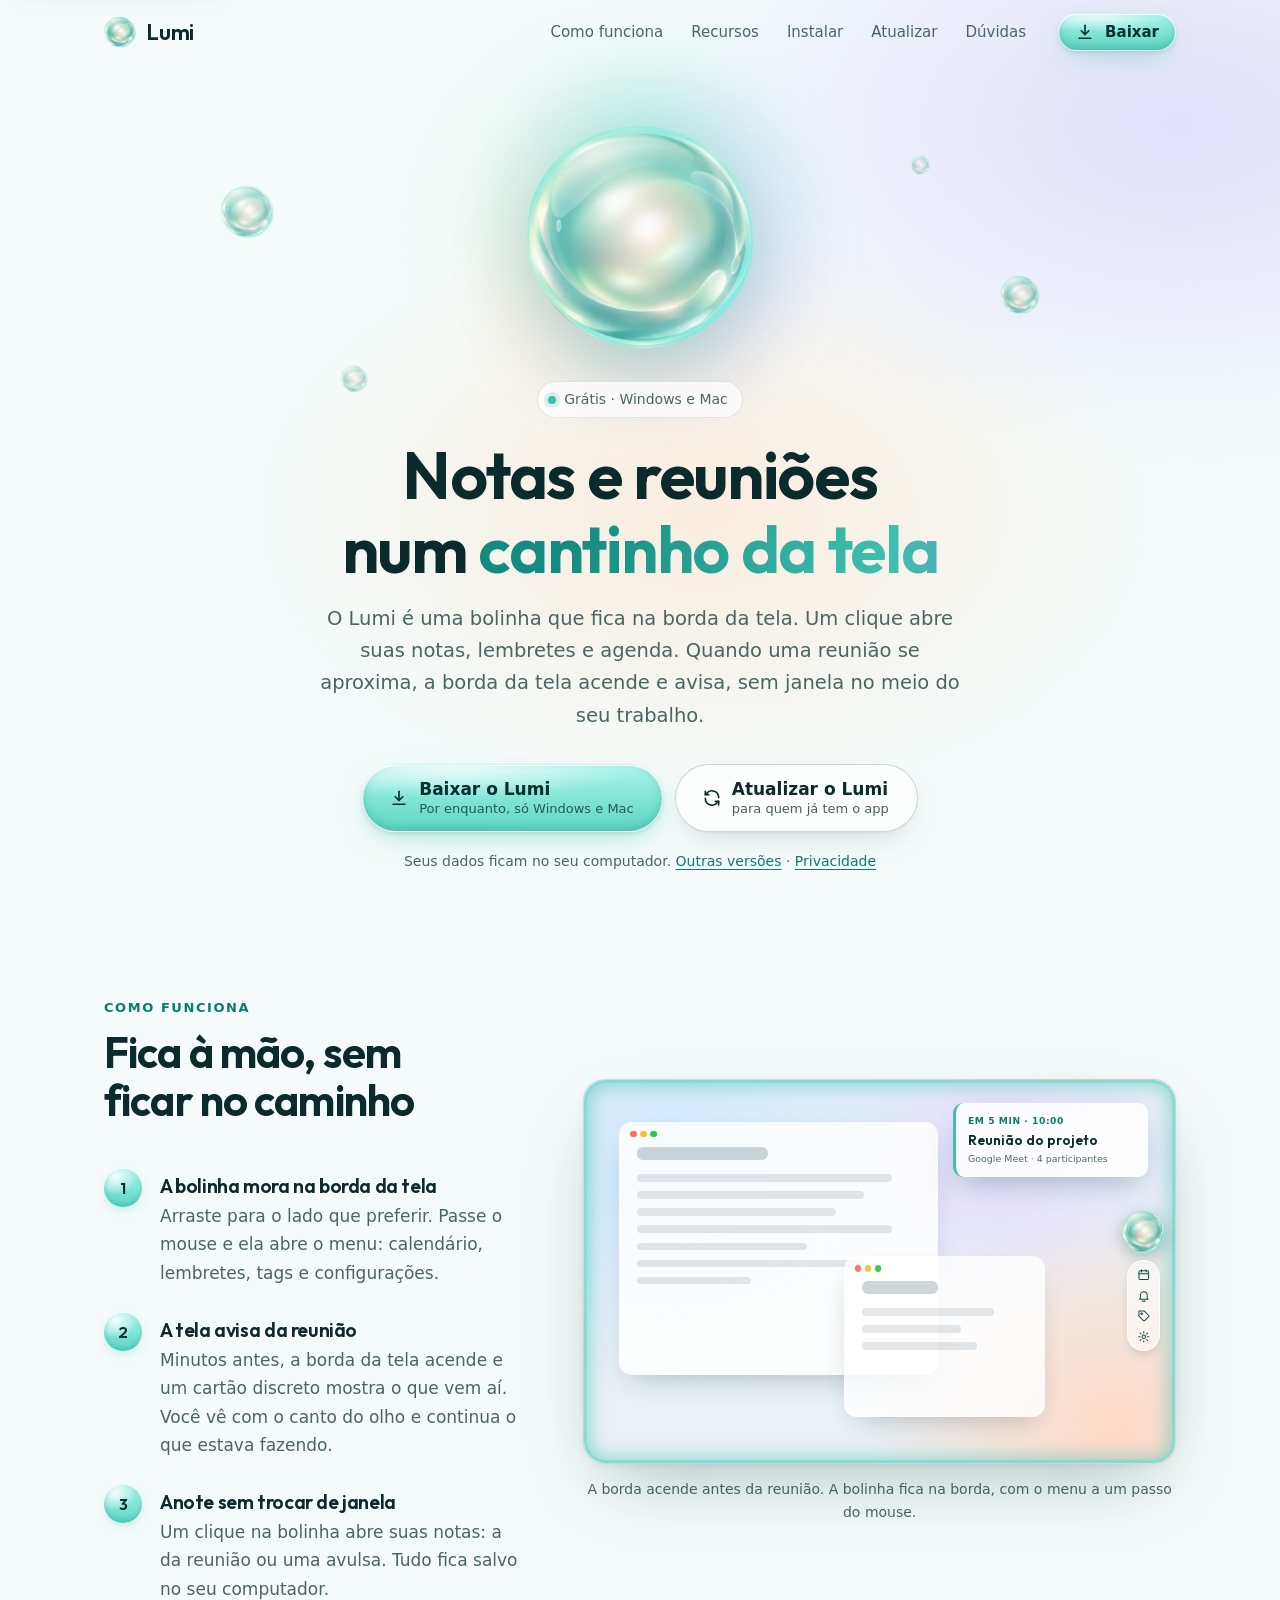
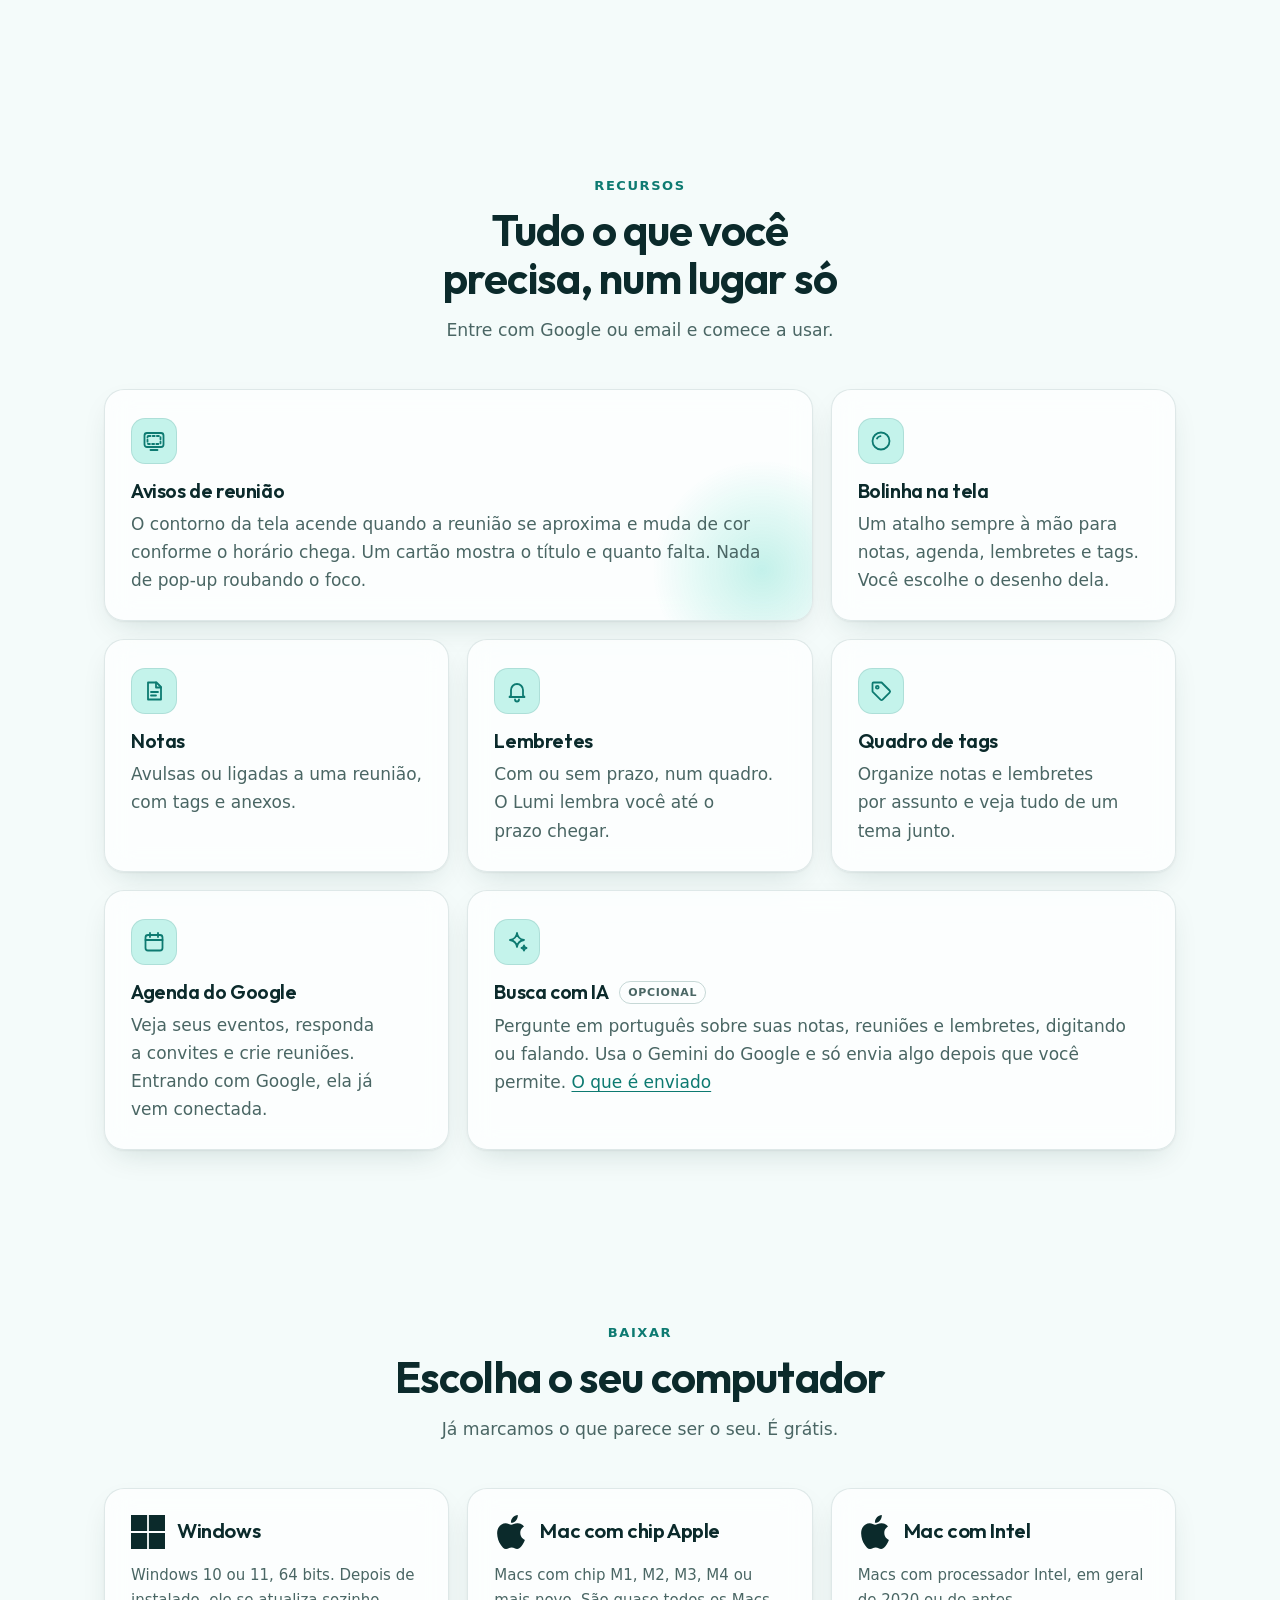
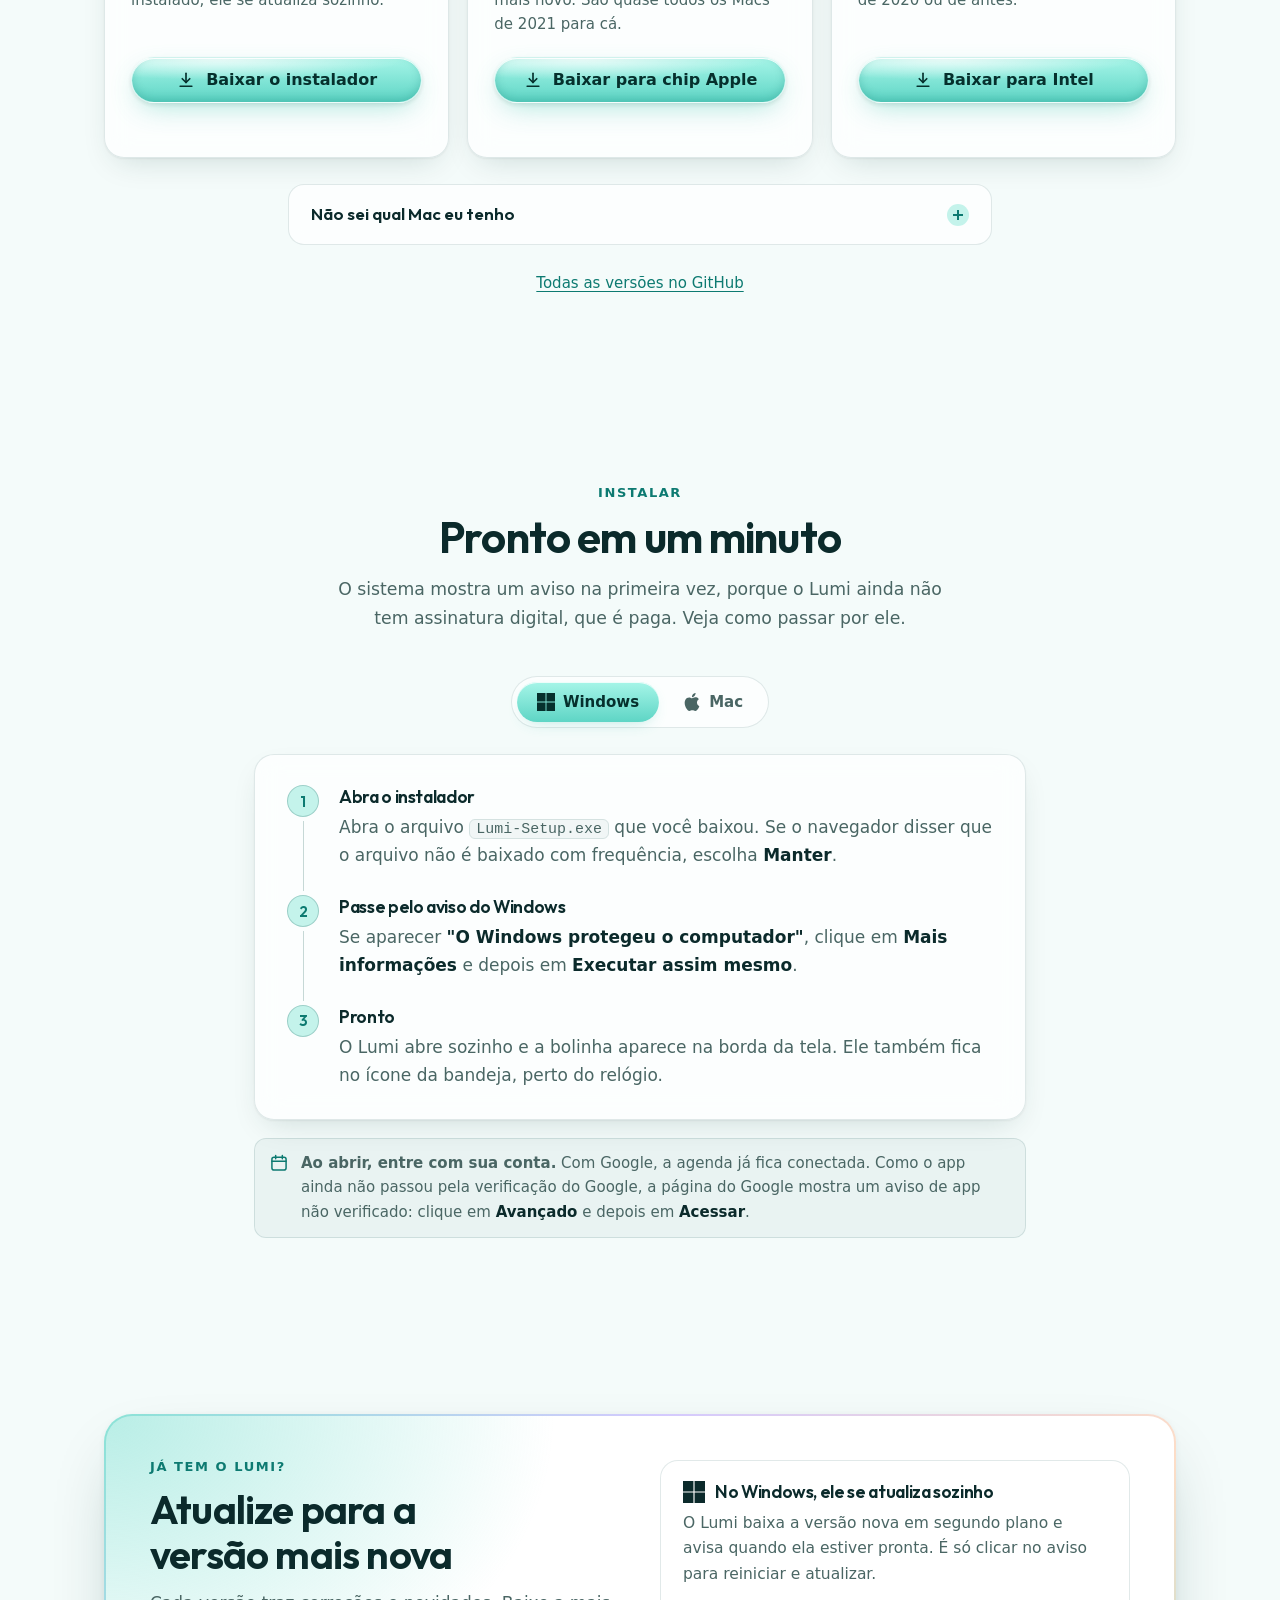
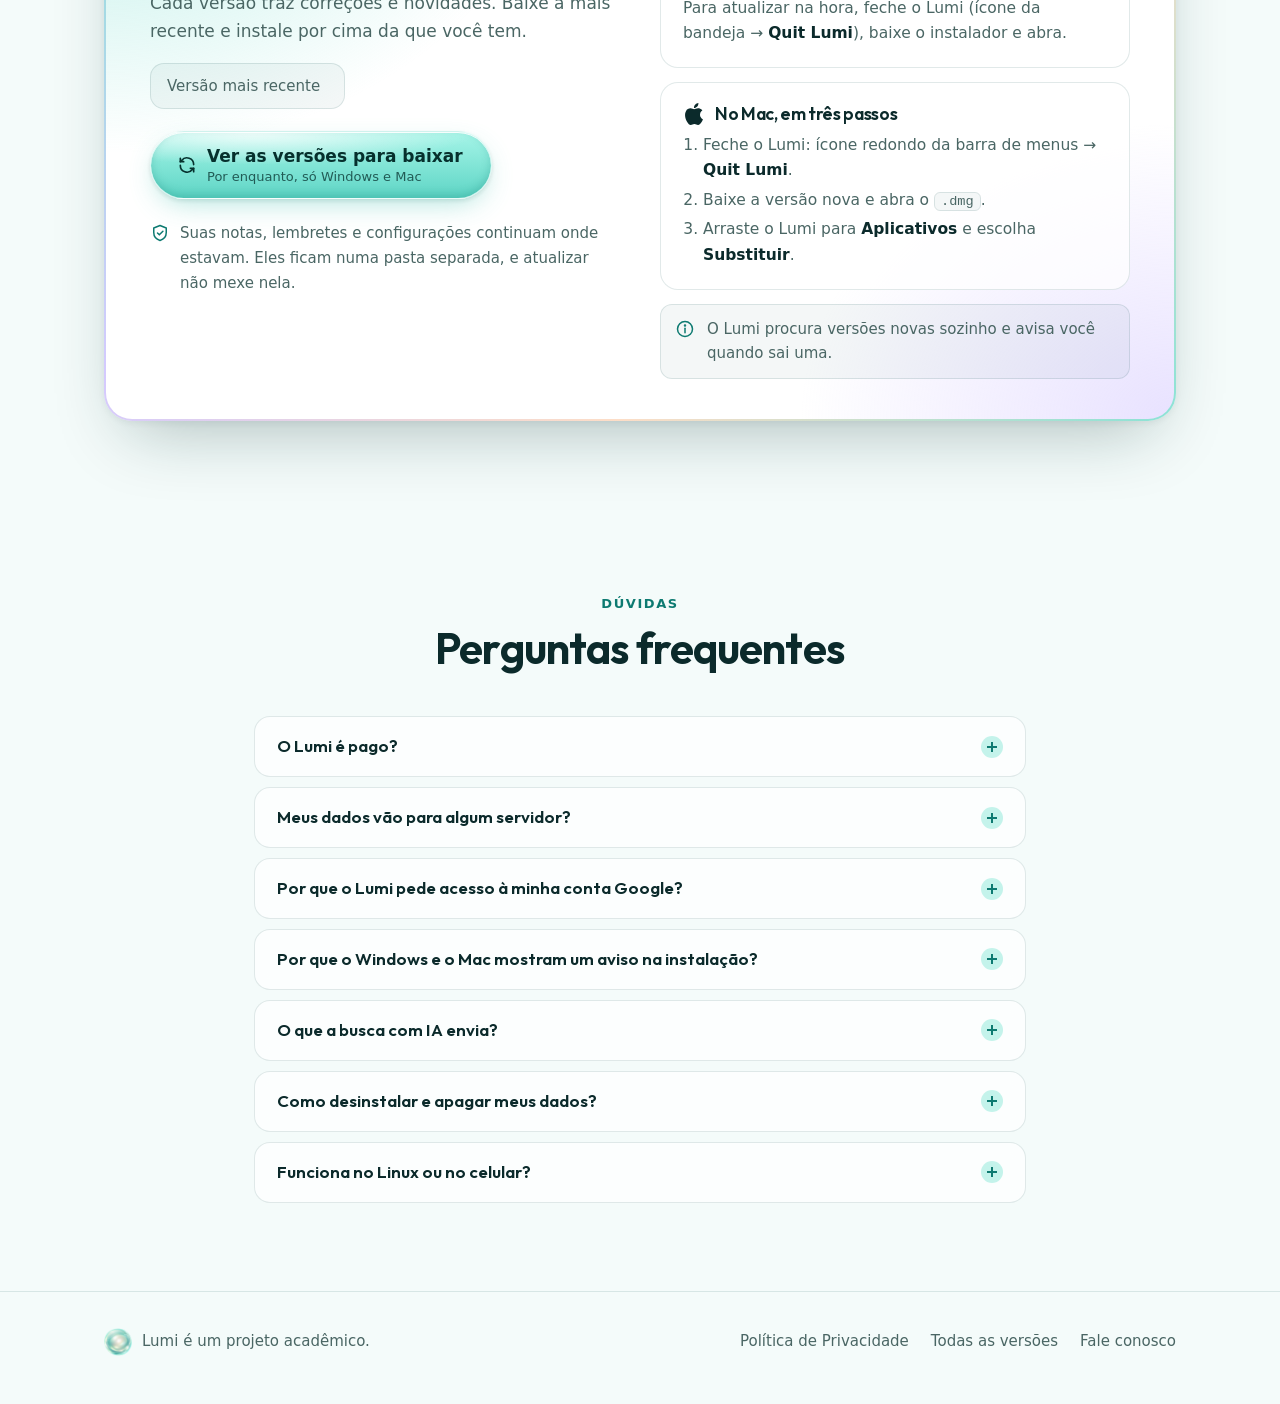
==== commit 0bf15b32: "Contas do Lumi: login com email ou Google, sincronização das notas e política atualizada (0.3.0)" ====
--- a/index.html
+++ b/index.html
@@ -171,7 +171,7 @@
       <div class="section-head section-head--center">
         <span class="eyebrow">Recursos</span>
         <h2>Tudo o que você precisa, num lugar só</h2>
-        <p>Sem conta, sem cadastro. Abra e use.</p>
+        <p>Entre com Google ou email e comece a usar.</p>
       </div>
 
       <div class="bento">
@@ -202,8 +202,8 @@
         </article>
         <article class="feature glass">
           <div class="feature__icon"><svg aria-hidden="true"><use href="#i-calendar"/></svg></div>
-          <h3>Agenda do Google <span class="tag-opt">opcional</span></h3>
-          <p>Veja seus eventos, responda a convites e crie reuniões.</p>
+          <h3>Agenda do Google</h3>
+          <p>Veja seus eventos, responda a convites e crie reuniões. Entrando com Google, ela já vem conectada.</p>
         </article>
         <article class="feature feature--wide glass">
           <div class="feature__icon"><svg aria-hidden="true"><use href="#i-sparkle"/></svg></div>
@@ -220,7 +220,7 @@
       <div class="section-head section-head--center">
         <span class="eyebrow">Baixar</span>
         <h2>Escolha o seu computador</h2>
-        <p>Já marcamos o que parece ser o seu. É grátis e não precisa de cadastro.</p>
+        <p>Já marcamos o que parece ser o seu. É grátis.</p>
       </div>
 
       <div class="platforms">
@@ -341,7 +341,7 @@
 
       <div class="callout calendar-tip">
         <svg aria-hidden="true"><use href="#i-calendar"/></svg>
-        <span><strong>Quer ver sua agenda?</strong> Conecte uma conta Google nas Configurações do Lumi. Como o app ainda não passou pela verificação do Google, a tela de login mostra um aviso de app não verificado: clique em <span class="ui">Avançado</span> e depois em <span class="ui">Acessar</span>.</span>
+        <span><strong>Ao abrir, entre com sua conta.</strong> Com Google, a agenda já fica conectada. Como o app ainda não passou pela verificação do Google, a página do Google mostra um aviso de app não verificado: clique em <span class="ui">Avançado</span> e depois em <span class="ui">Acessar</span>.</span>
       </div>
     </div>
   </section>
@@ -421,15 +421,15 @@
       <details>
         <summary>Meus dados vão para algum servidor?</summary>
         <div class="details-body">
-          <p>O Lumi não tem servidor nem contas próprias: quem faz o app não recebe suas notas, seus lembretes nem sua agenda. Tudo fica no seu computador.</p>
-          <p>Os dados só saem de lá se você conectar uma conta Google, se usar a busca com IA, e na verificação de novas versões. Os detalhes estão na <a href="privacidade.html">Política de Privacidade</a>.</p>
+          <p>Suas notas, lembretes, tags e anexos ficam guardados na sua conta do Lumi, para aparecerem em todos os computadores em que você entrar. Só a sua conta tem acesso a eles.</p>
+          <p>A agenda e o acesso à sua conta Google ficam só no seu computador. Os detalhes estão na <a href="privacidade.html">Política de Privacidade</a>.</p>
         </div>
       </details>
 
       <details>
         <summary>Por que o Lumi pede acesso à minha conta Google?</summary>
         <div class="details-body">
-          <p>Conectar uma conta Google é opcional. Se você conectar, o Lumi usa o acesso para:</p>
+          <p>Entrar com Google conecta a sua agenda. Quem entra com email e senha pode conectar depois, ou não conectar. Com a conta conectada, o Lumi usa o acesso para:</p>
           <ul>
             <li><strong>Agenda:</strong> mostrar seus eventos, avisar das reuniões, responder a convites e criar eventos.</li>
             <li><strong>Gmail:</strong> enviar os emails que você pedir. O Lumi não lê sua caixa de entrada.</li>
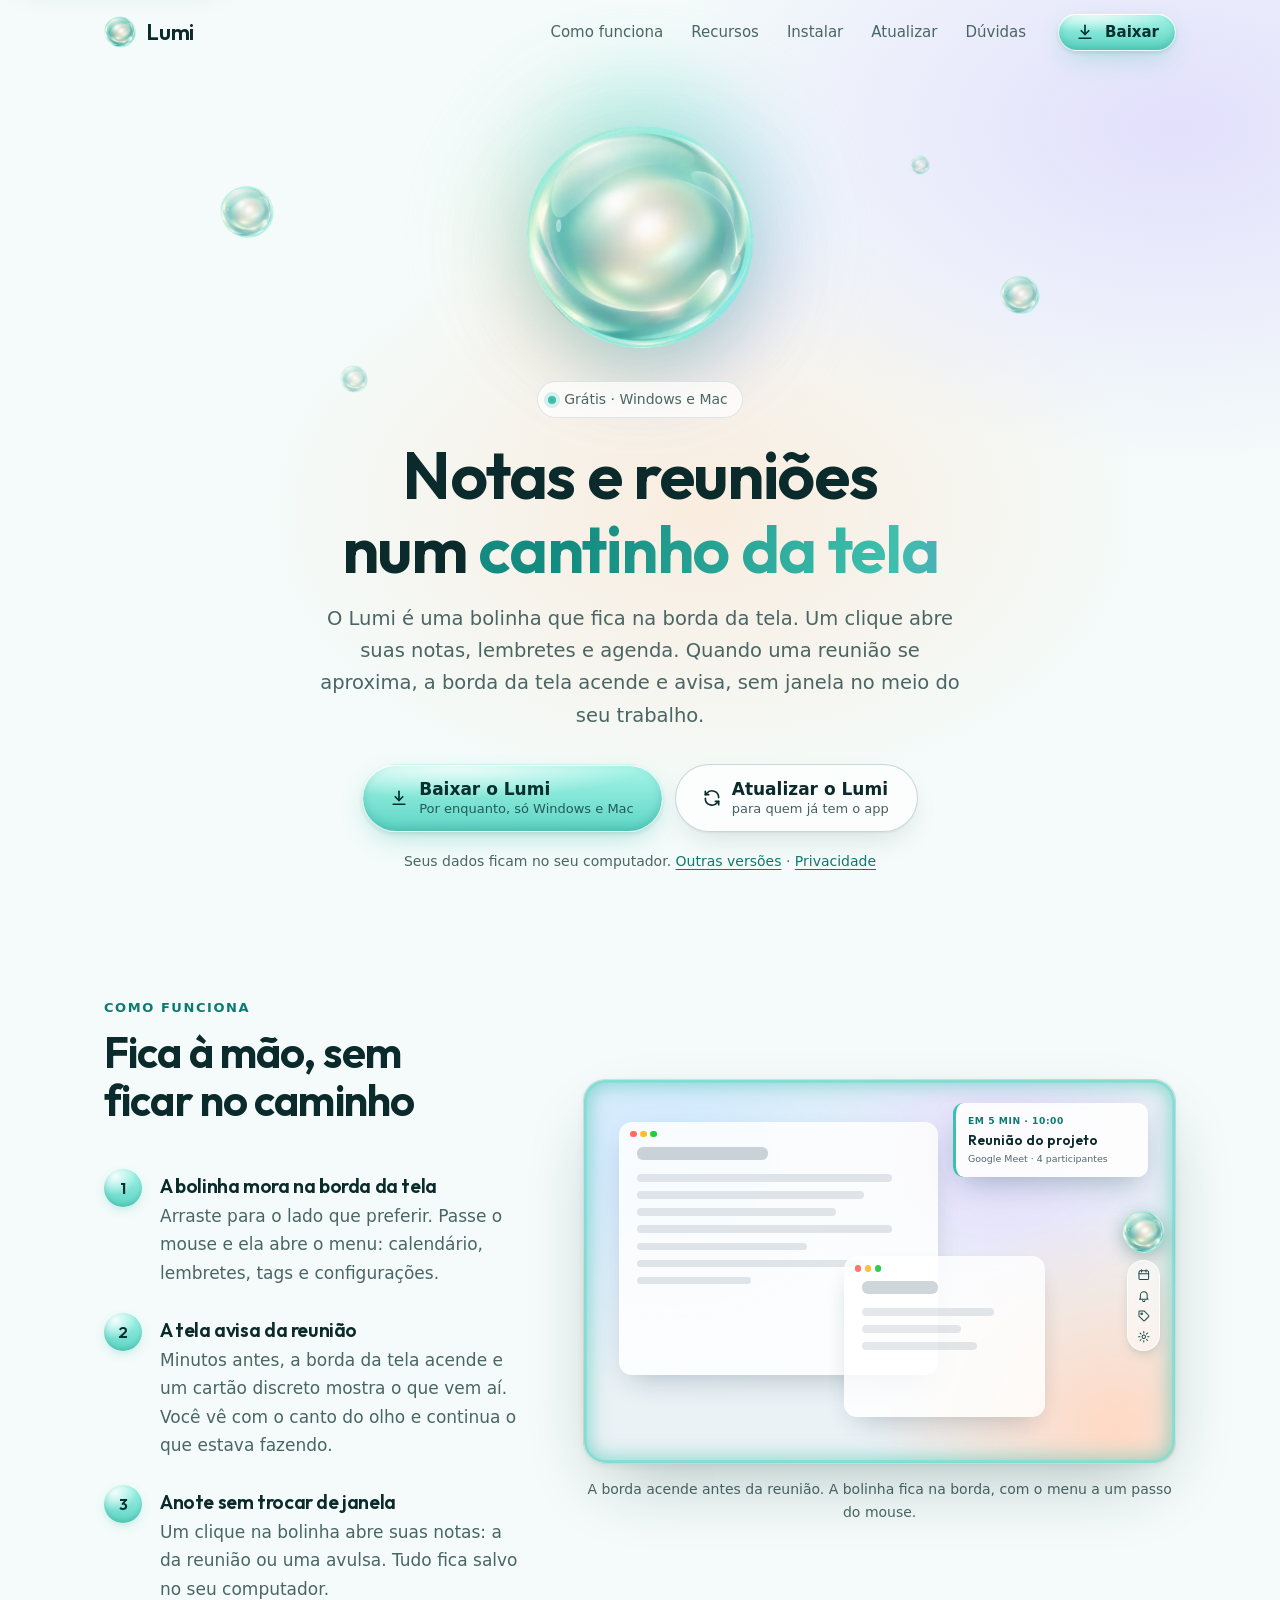
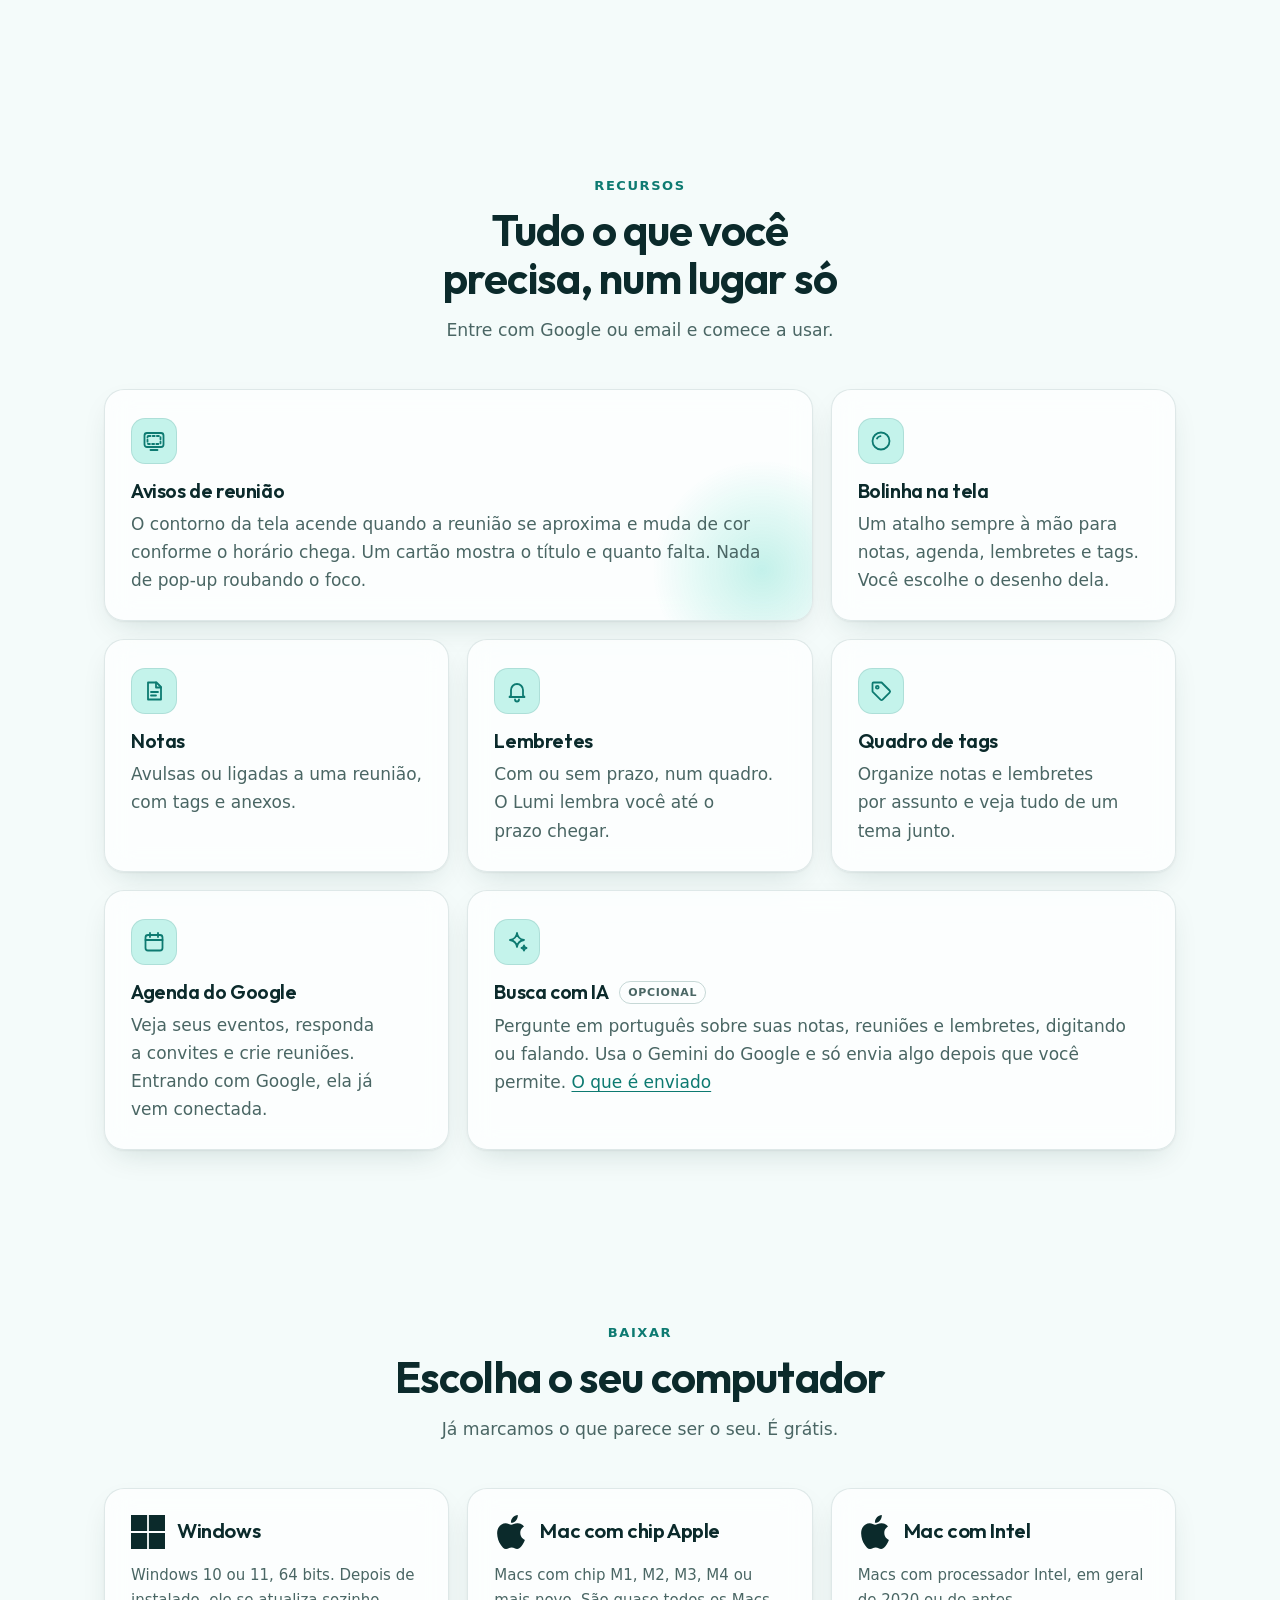
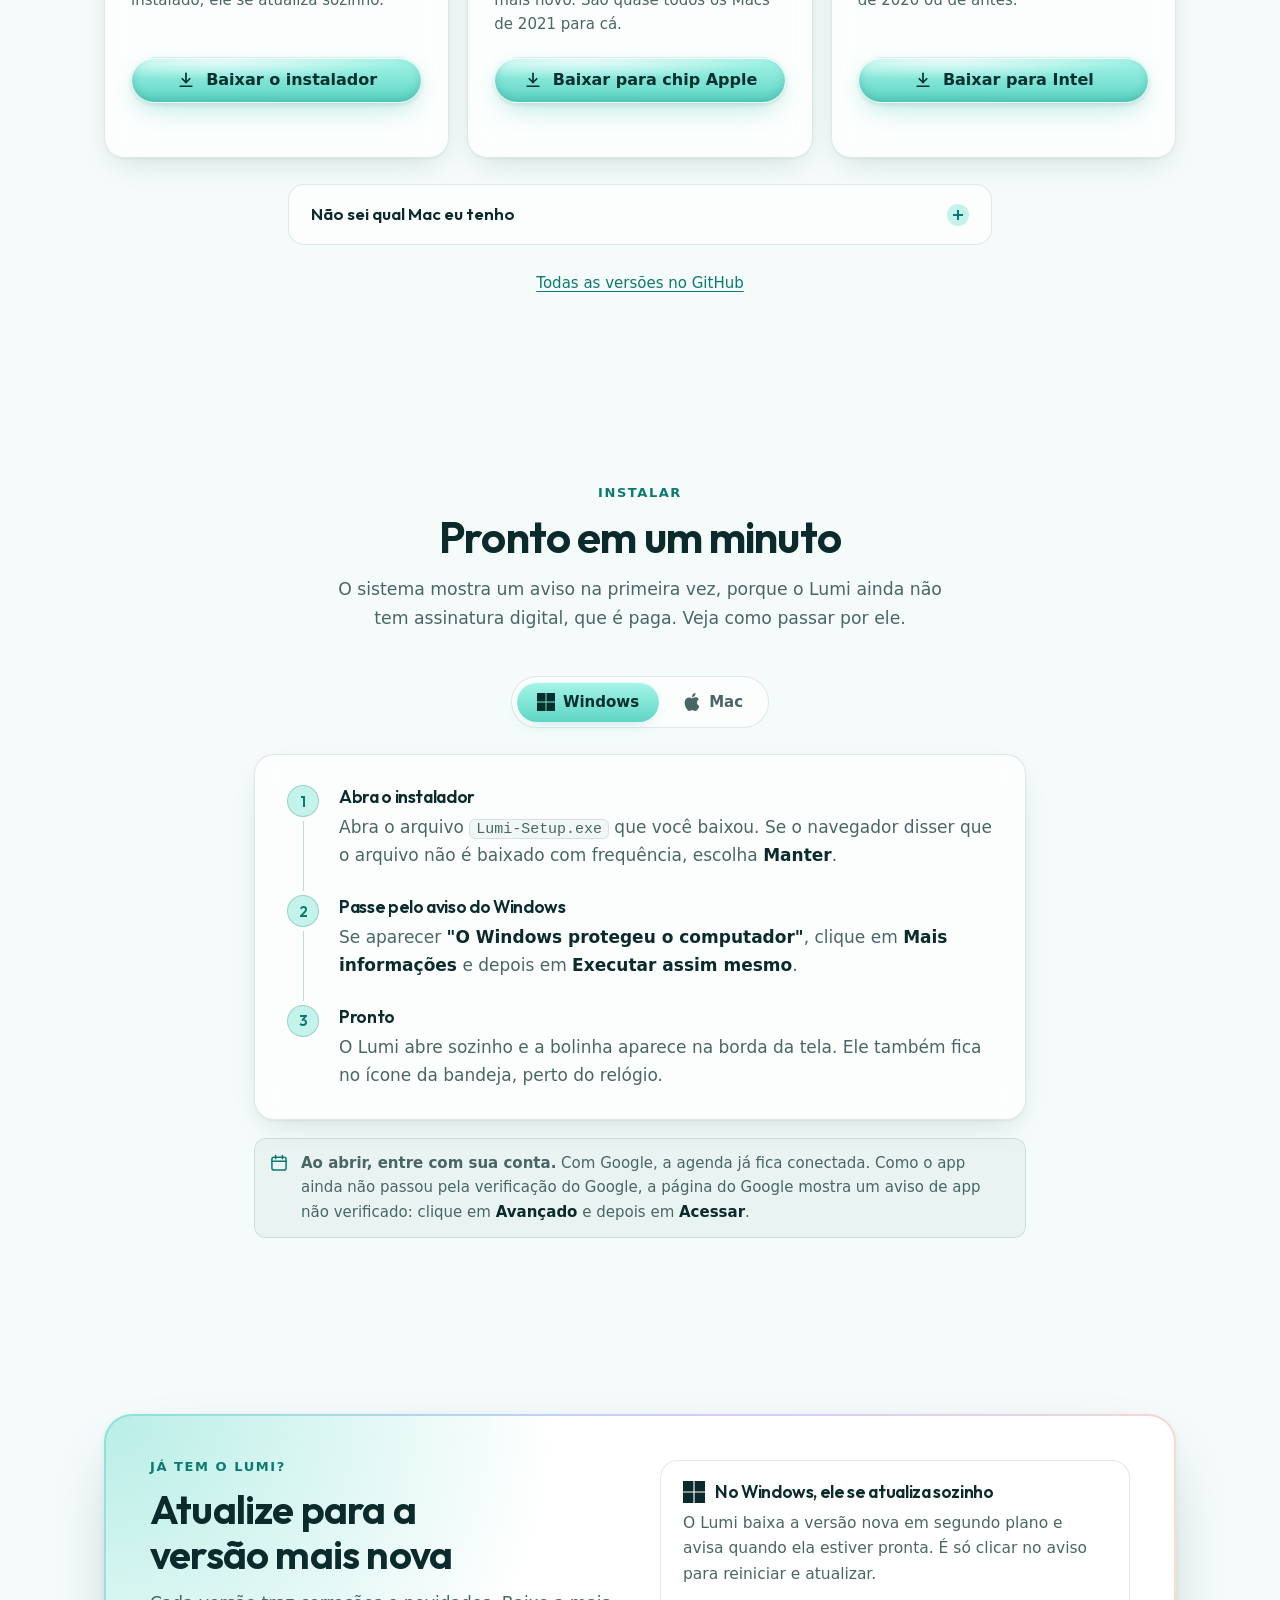
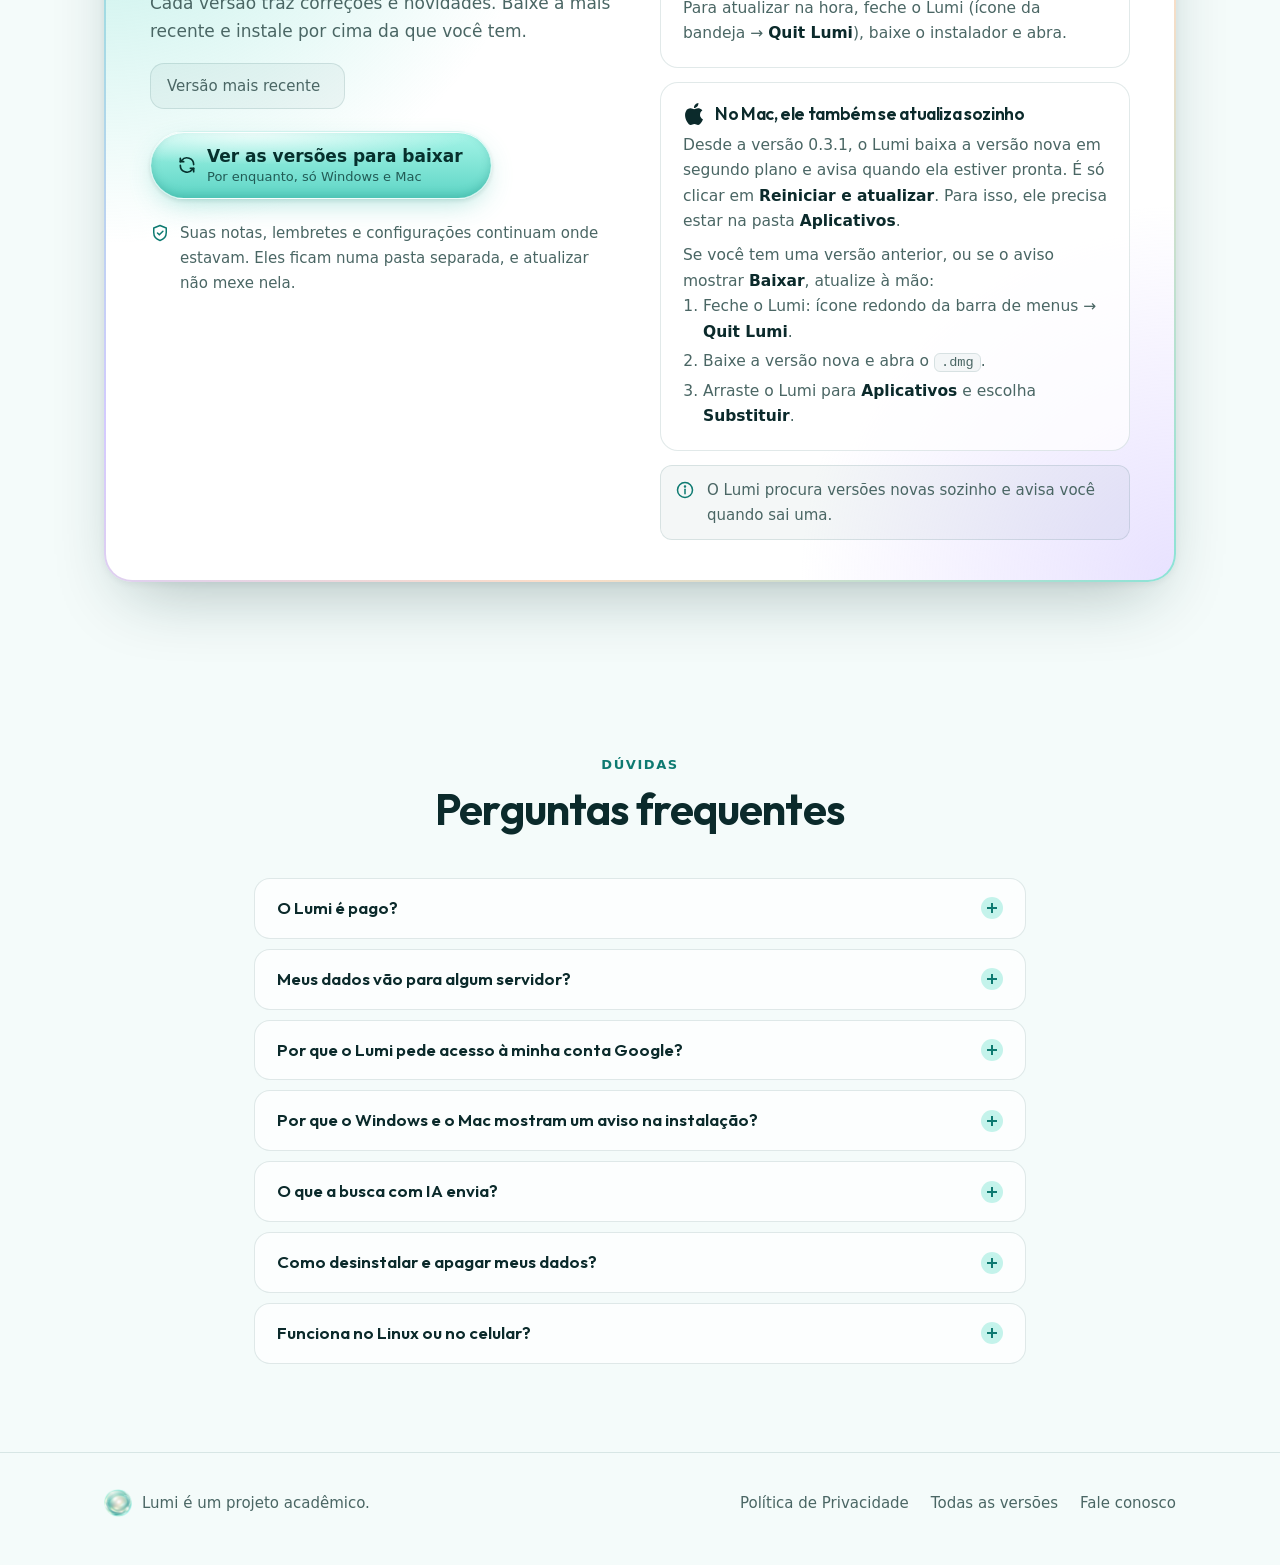
==== commit ac143d69: "Mac se atualiza sozinho a partir da 0.3.1" ====
--- a/index.html
+++ b/index.html
@@ -385,8 +385,10 @@
             <div class="how-card" data-os="mac">
               <div class="how-card__head">
                 <svg aria-hidden="true"><use href="#i-apple"/></svg>
-                <h3>No Mac, em três passos</h3>
+                <h3>No Mac, ele também se atualiza sozinho</h3>
               </div>
+              <p>Desde a versão 0.3.1, o Lumi baixa a versão nova em segundo plano e avisa quando ela estiver pronta. É só clicar em <span class="ui">Reiniciar e atualizar</span>. Para isso, ele precisa estar na pasta <span class="ui">Aplicativos</span>.</p>
+              <p>Se você tem uma versão anterior, ou se o aviso mostrar <span class="ui">Baixar</span>, atualize à mão:</p>
               <ol>
                 <li>Feche o Lumi: ícone redondo da barra de menus → <span class="ui">Quit Lumi</span>.</li>
                 <li>Baixe a versão nova e abra o <code>.dmg</code>.</li>
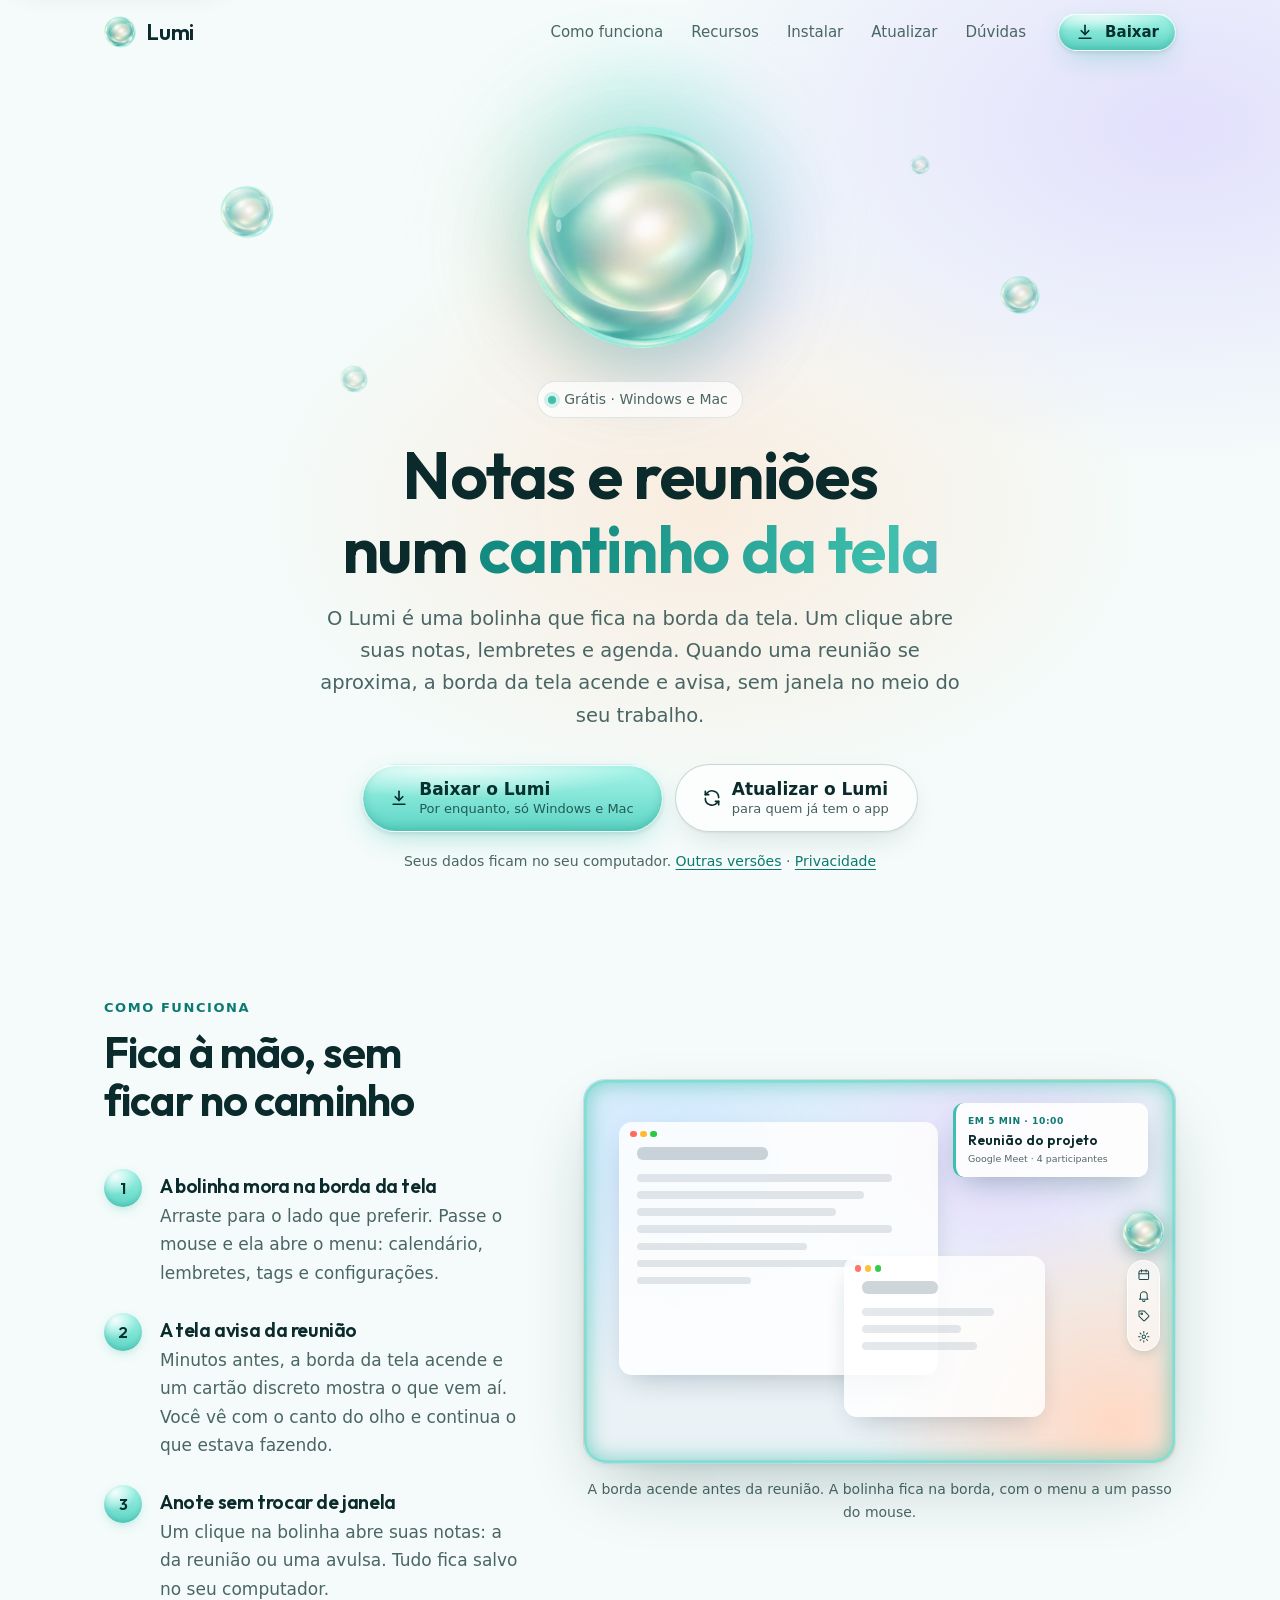
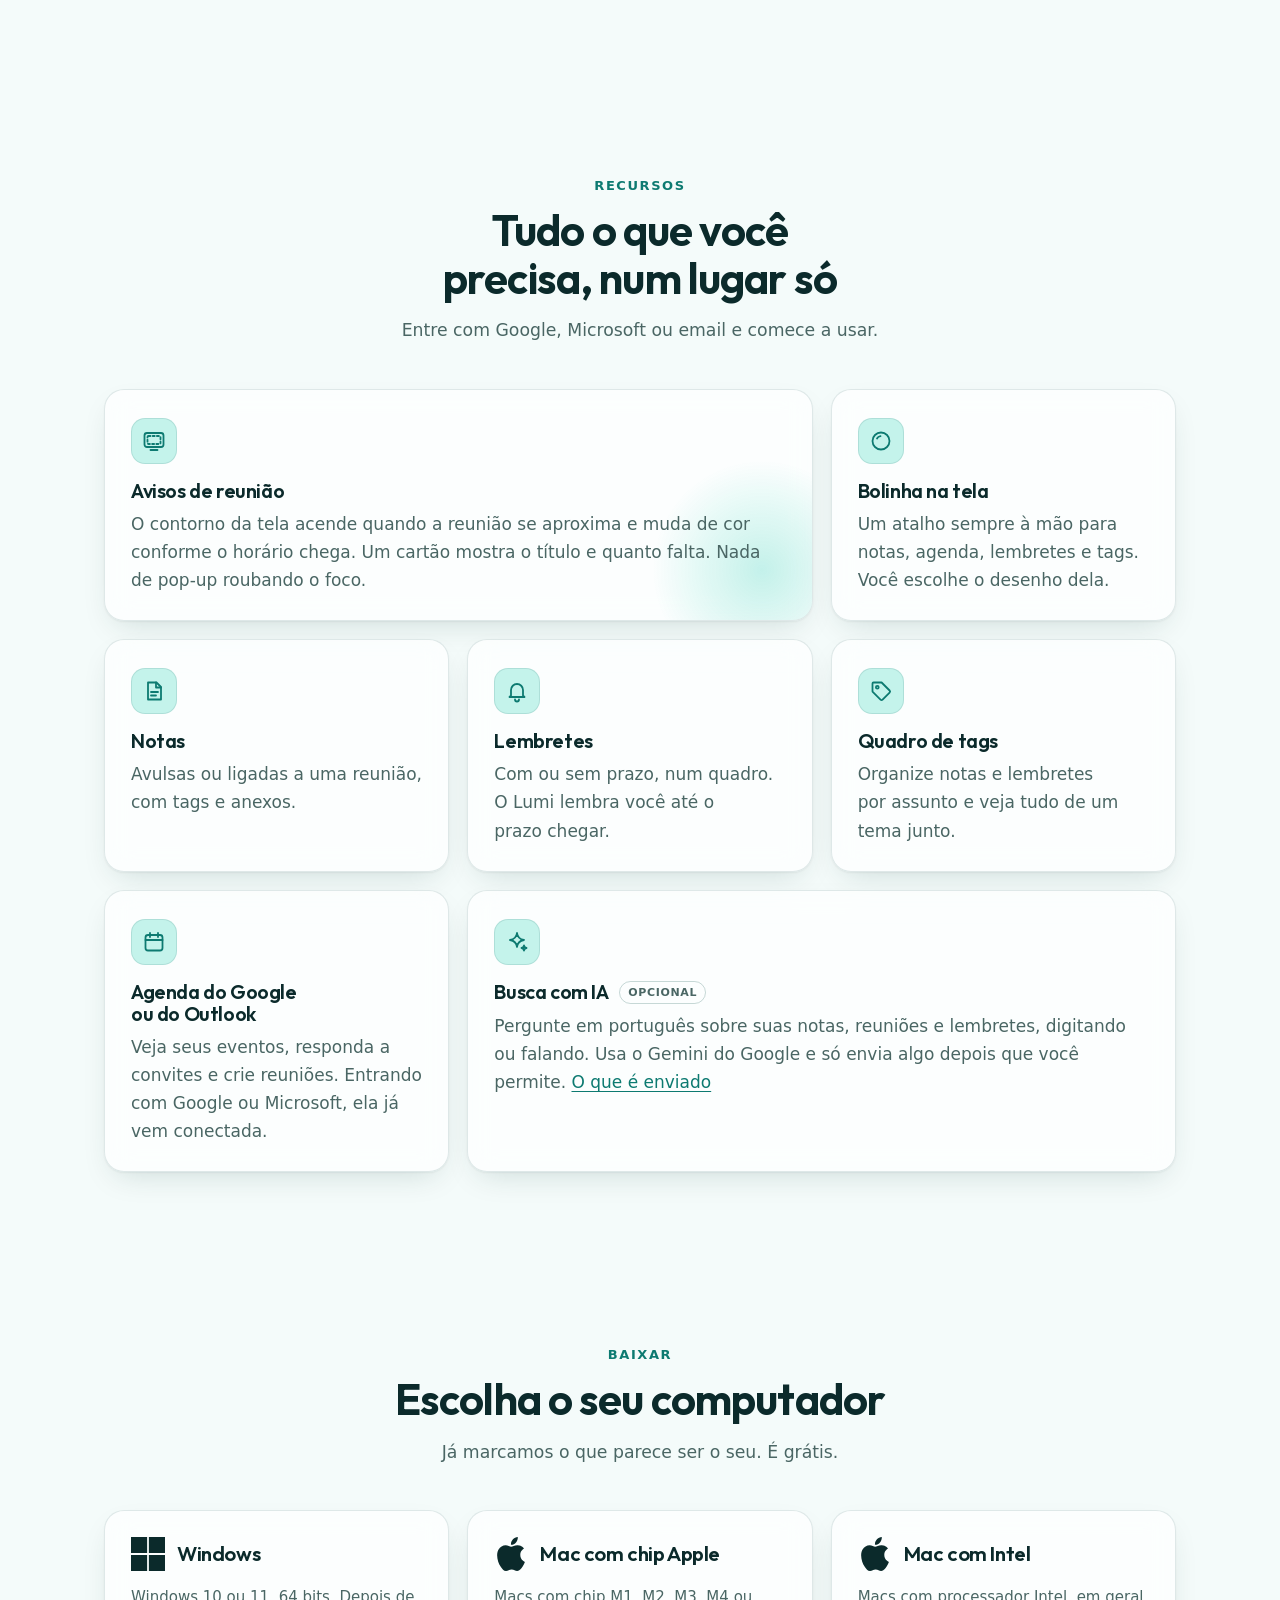
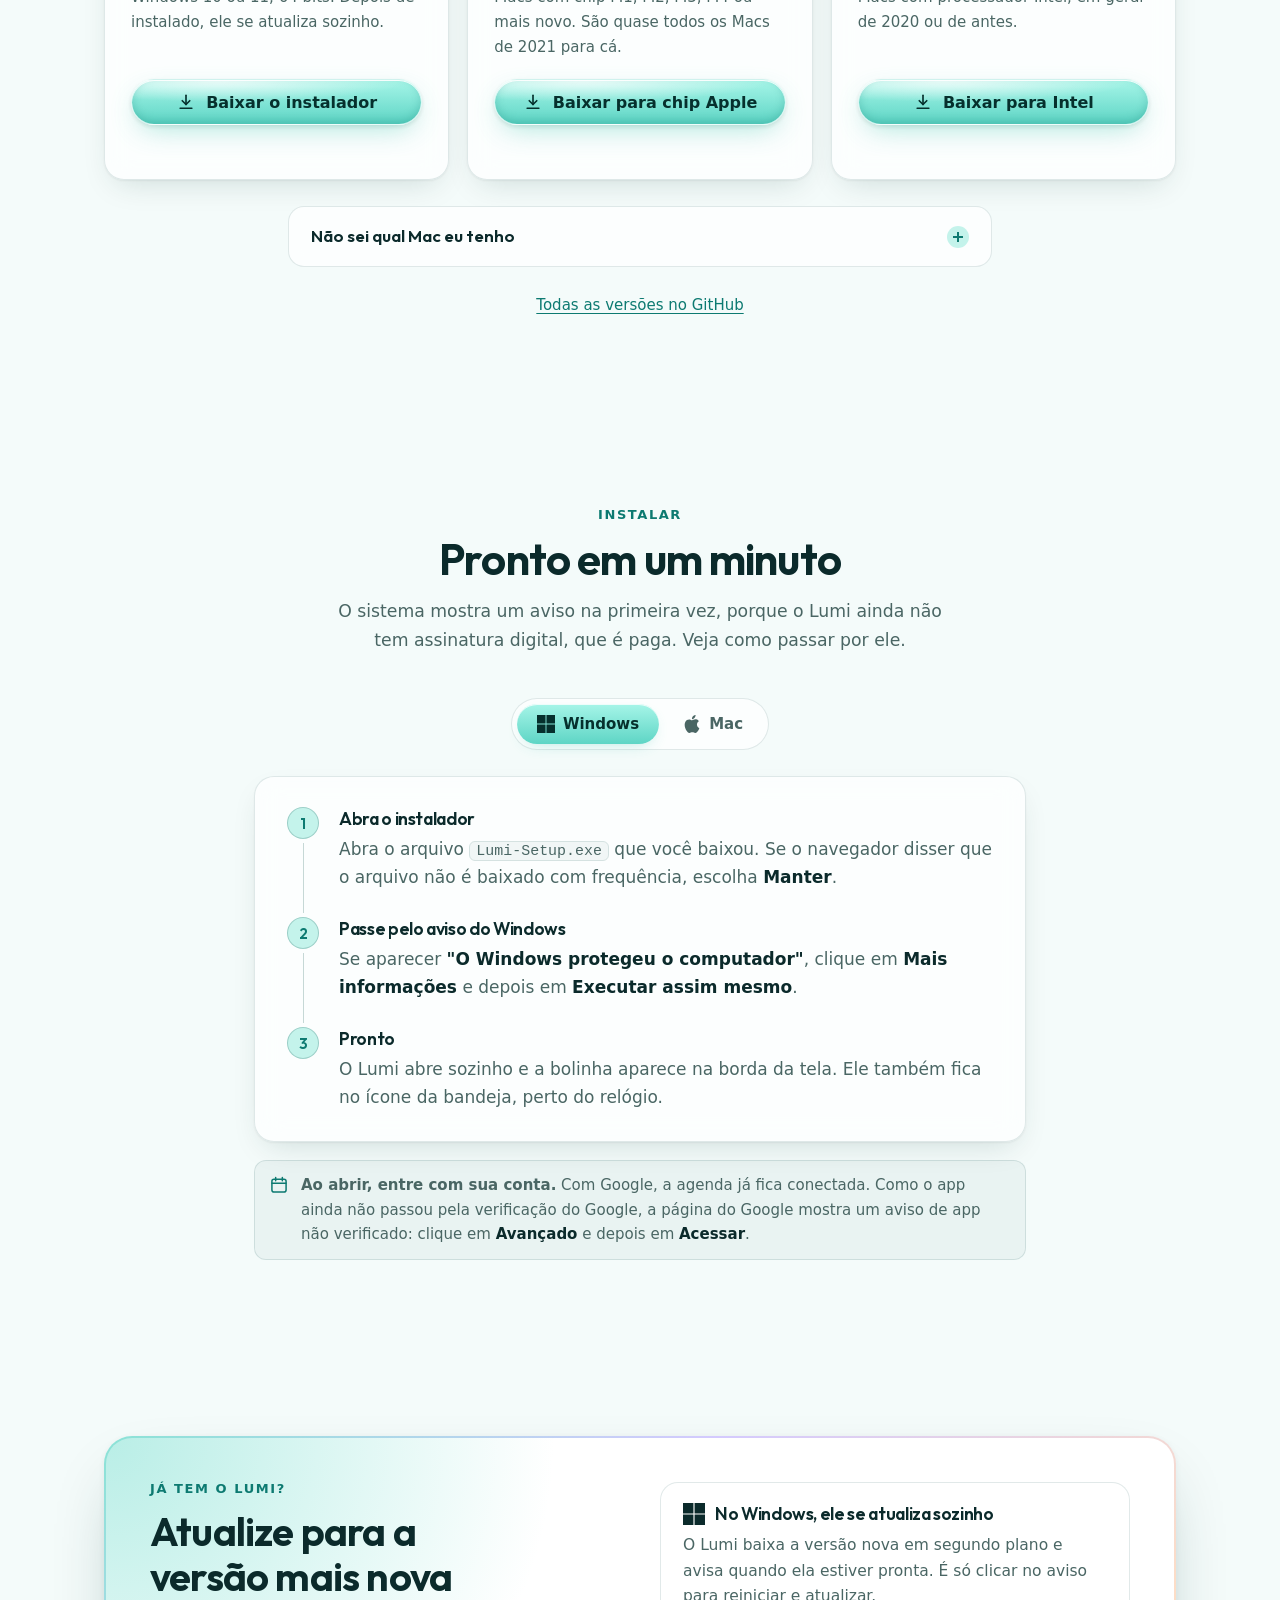
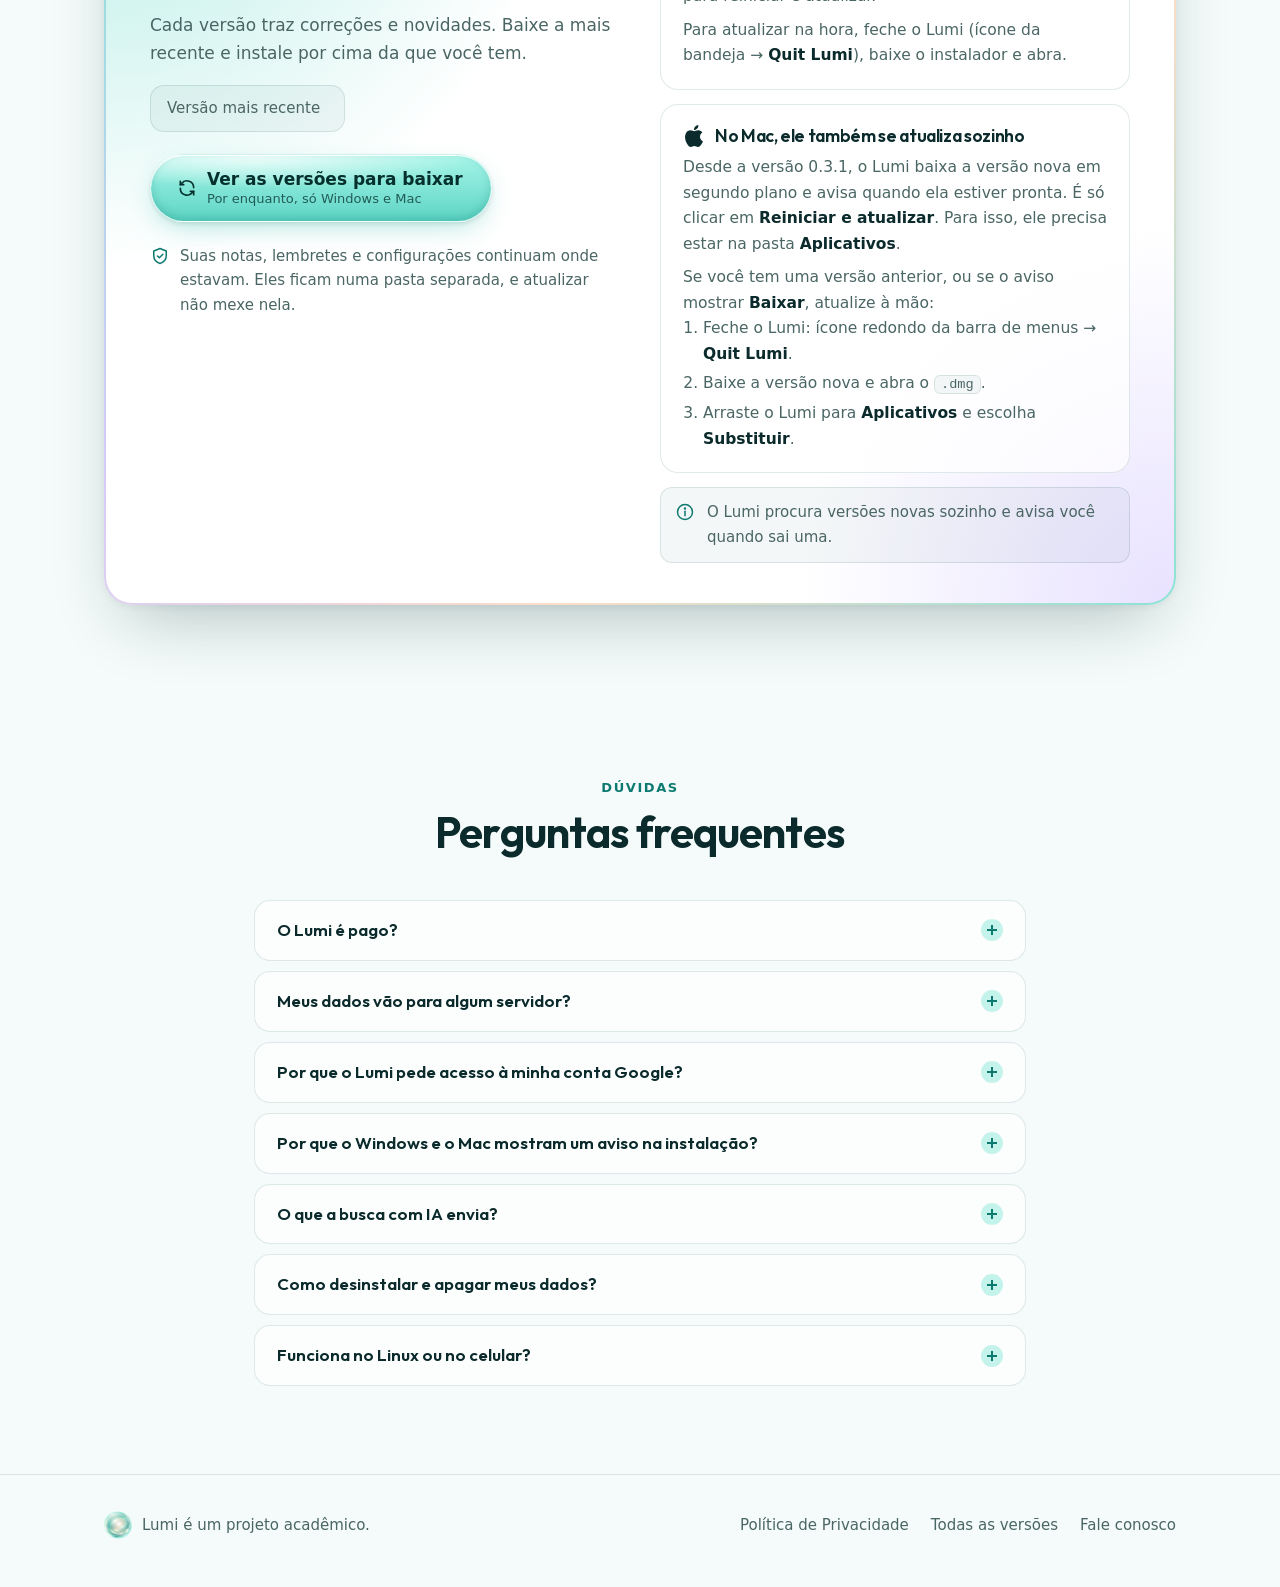
==== commit adaf2909: "Site e política da v0.3.2: gravação de reunião, Microsoft e o que sincroniza" ====
--- a/index.html
+++ b/index.html
@@ -171,7 +171,7 @@
       <div class="section-head section-head--center">
         <span class="eyebrow">Recursos</span>
         <h2>Tudo o que você precisa, num lugar só</h2>
-        <p>Entre com Google ou email e comece a usar.</p>
+        <p>Entre com Google, Microsoft ou email e comece a usar.</p>
       </div>
 
       <div class="bento">
@@ -202,8 +202,8 @@
         </article>
         <article class="feature glass">
           <div class="feature__icon"><svg aria-hidden="true"><use href="#i-calendar"/></svg></div>
-          <h3>Agenda do Google</h3>
-          <p>Veja seus eventos, responda a convites e crie reuniões. Entrando com Google, ela já vem conectada.</p>
+          <h3>Agenda do Google ou do Outlook</h3>
+          <p>Veja seus eventos, responda a convites e crie reuniões. Entrando com Google ou Microsoft, ela já vem conectada.</p>
         </article>
         <article class="feature feature--wide glass">
           <div class="feature__icon"><svg aria-hidden="true"><use href="#i-sparkle"/></svg></div>
@@ -423,8 +423,8 @@
       <details>
         <summary>Meus dados vão para algum servidor?</summary>
         <div class="details-body">
-          <p>Suas notas, lembretes, tags e anexos ficam guardados na sua conta do Lumi, para aparecerem em todos os computadores em que você entrar. Só a sua conta tem acesso a eles.</p>
-          <p>A agenda e o acesso à sua conta Google ficam só no seu computador. Os detalhes estão na <a href="privacidade.html">Política de Privacidade</a>.</p>
+          <p>Suas notas, lembretes, tags, anexos, roteiros de reunião e preferências ficam guardados na sua conta do Lumi, para aparecerem em todos os computadores em que você entrar. Só a sua conta tem acesso a eles.</p>
+          <p>A agenda e o acesso à sua conta Google ou Microsoft ficam só no seu computador. As gravações de reunião também ficam só nele. Os detalhes estão na <a href="privacidade.html">Política de Privacidade</a>.</p>
         </div>
       </details>
 
